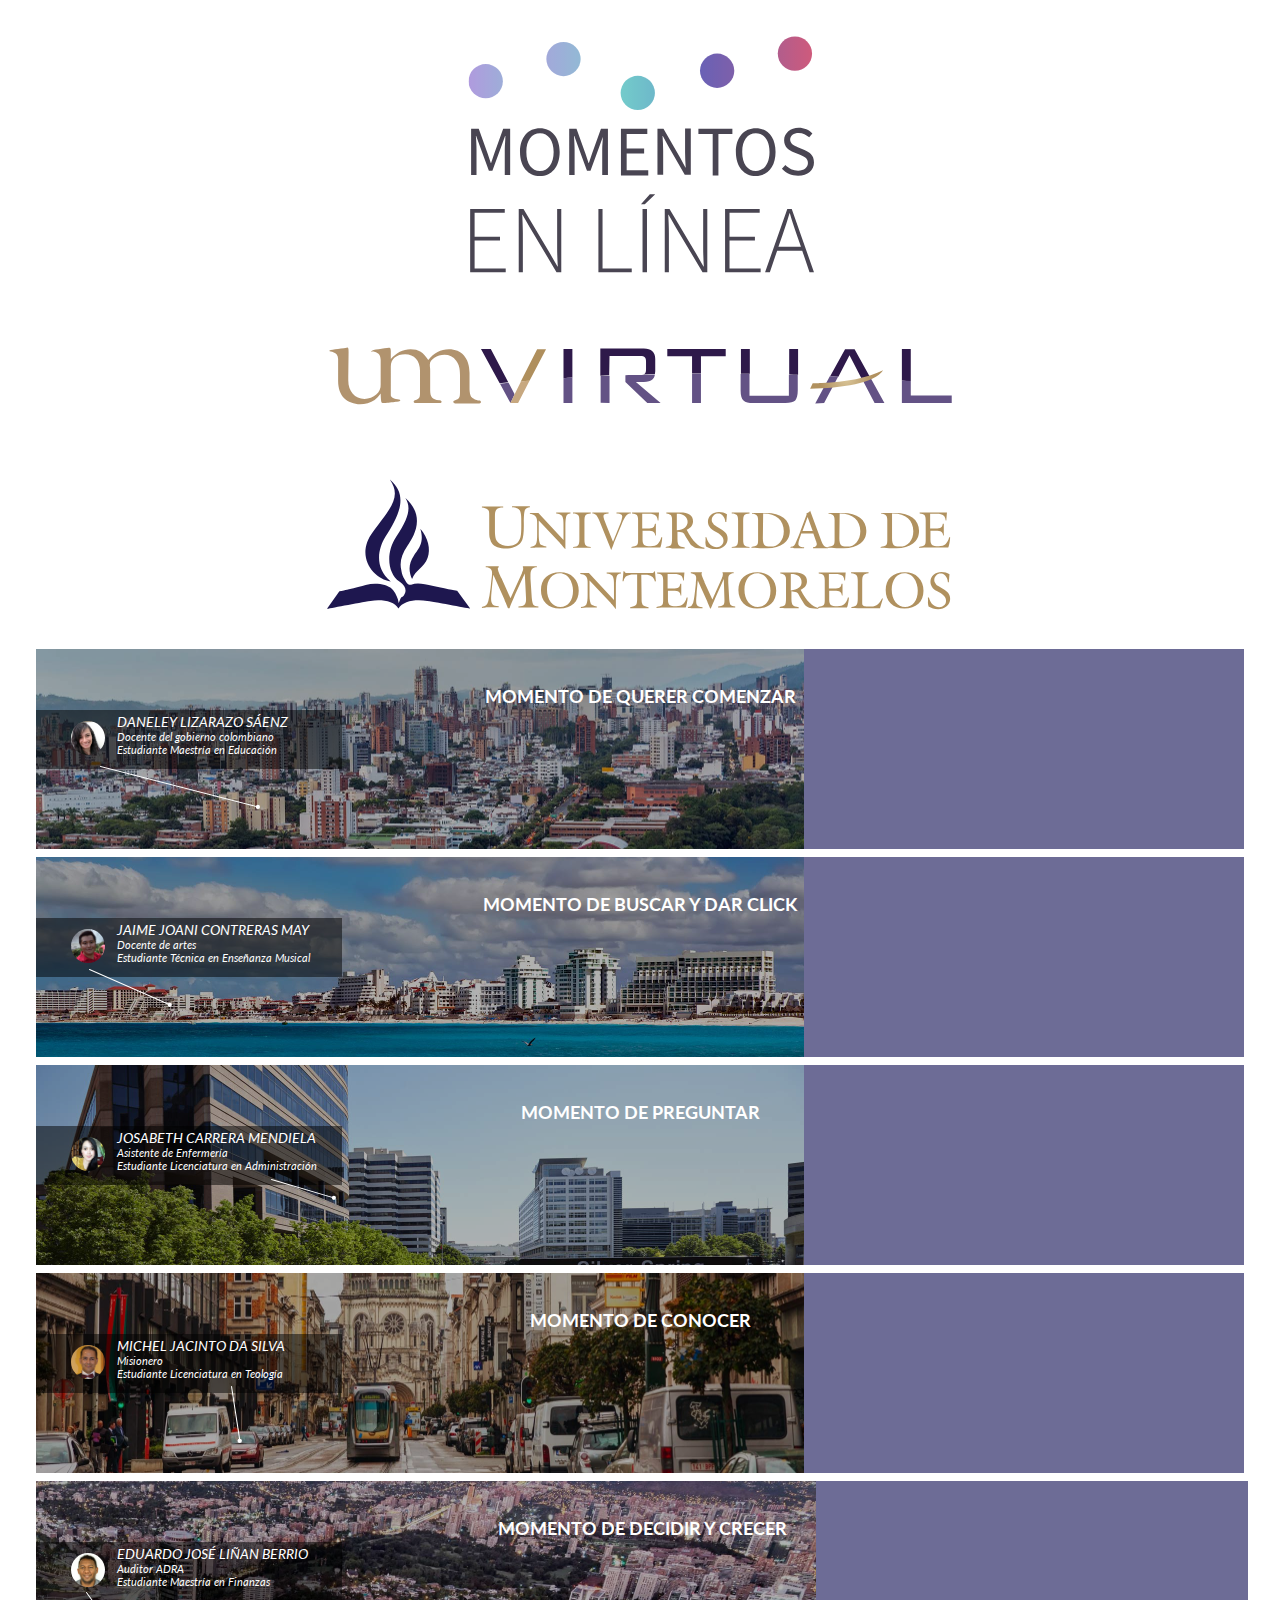
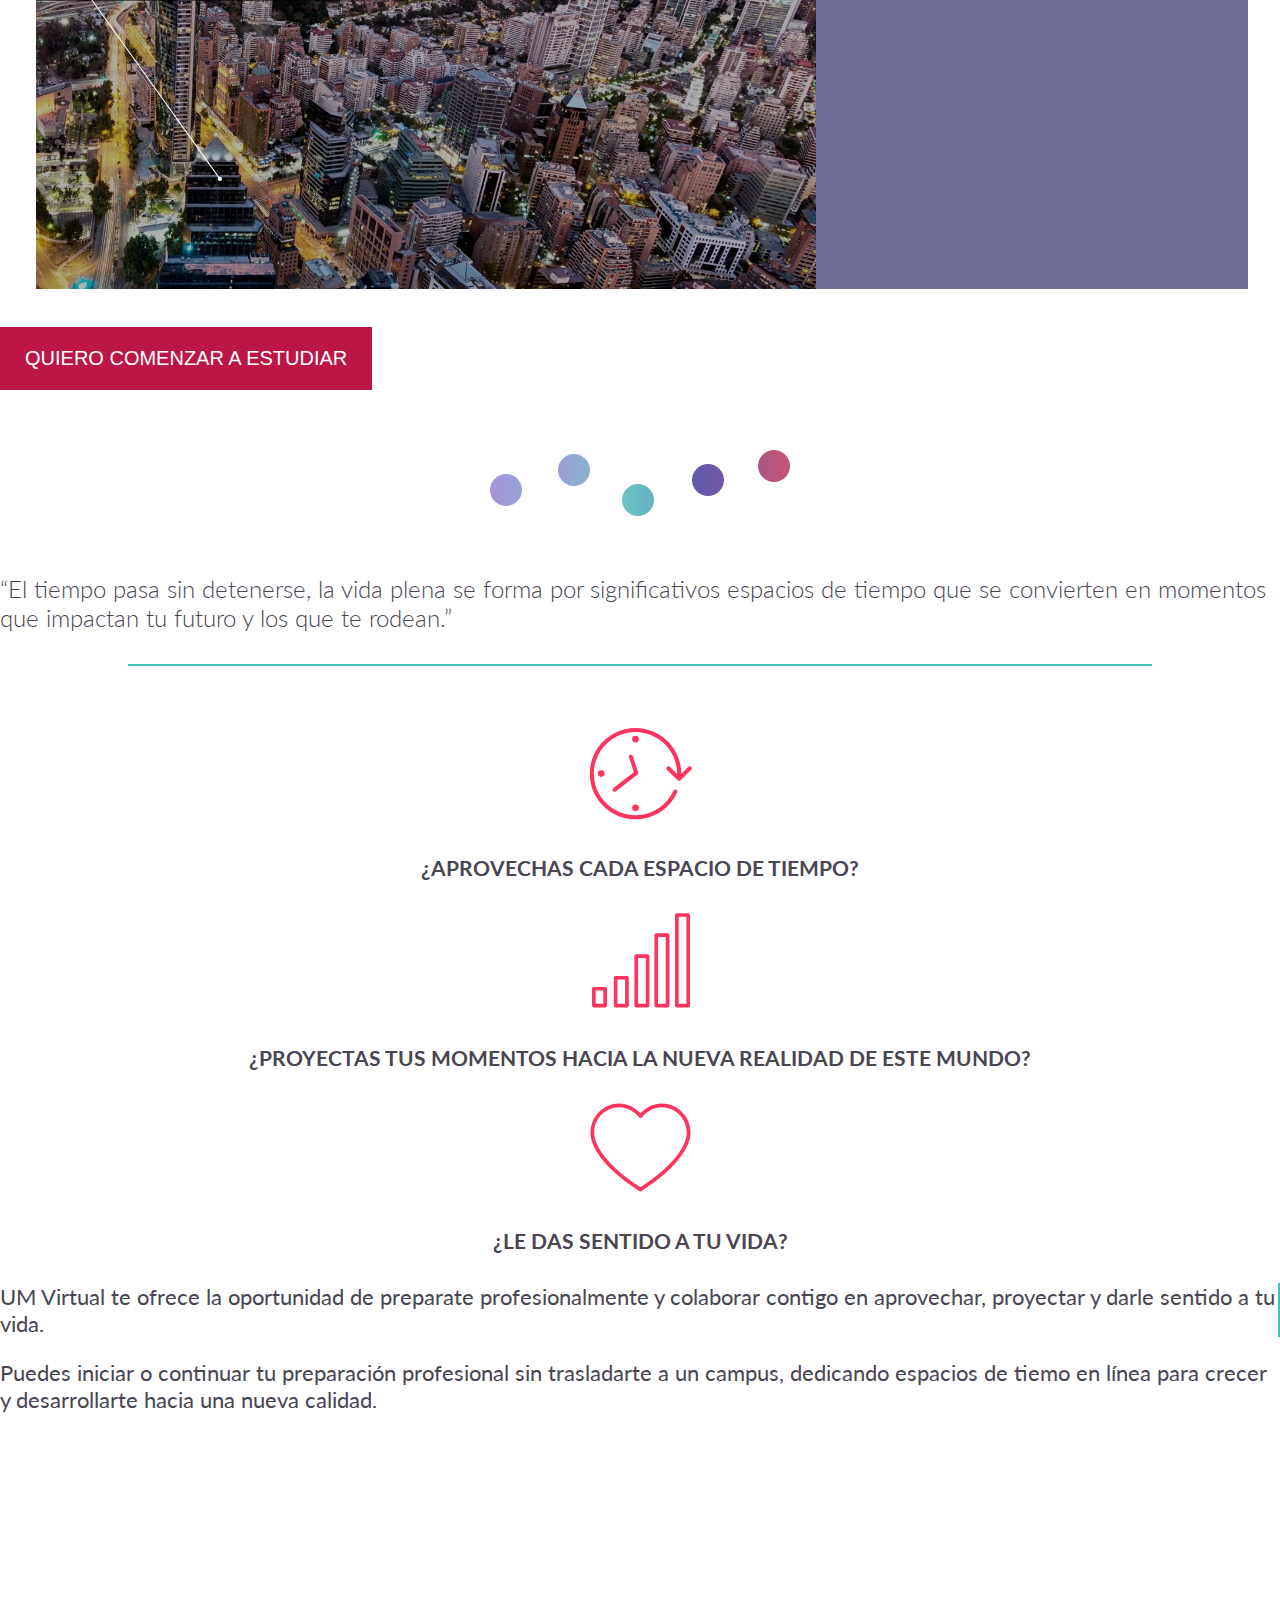
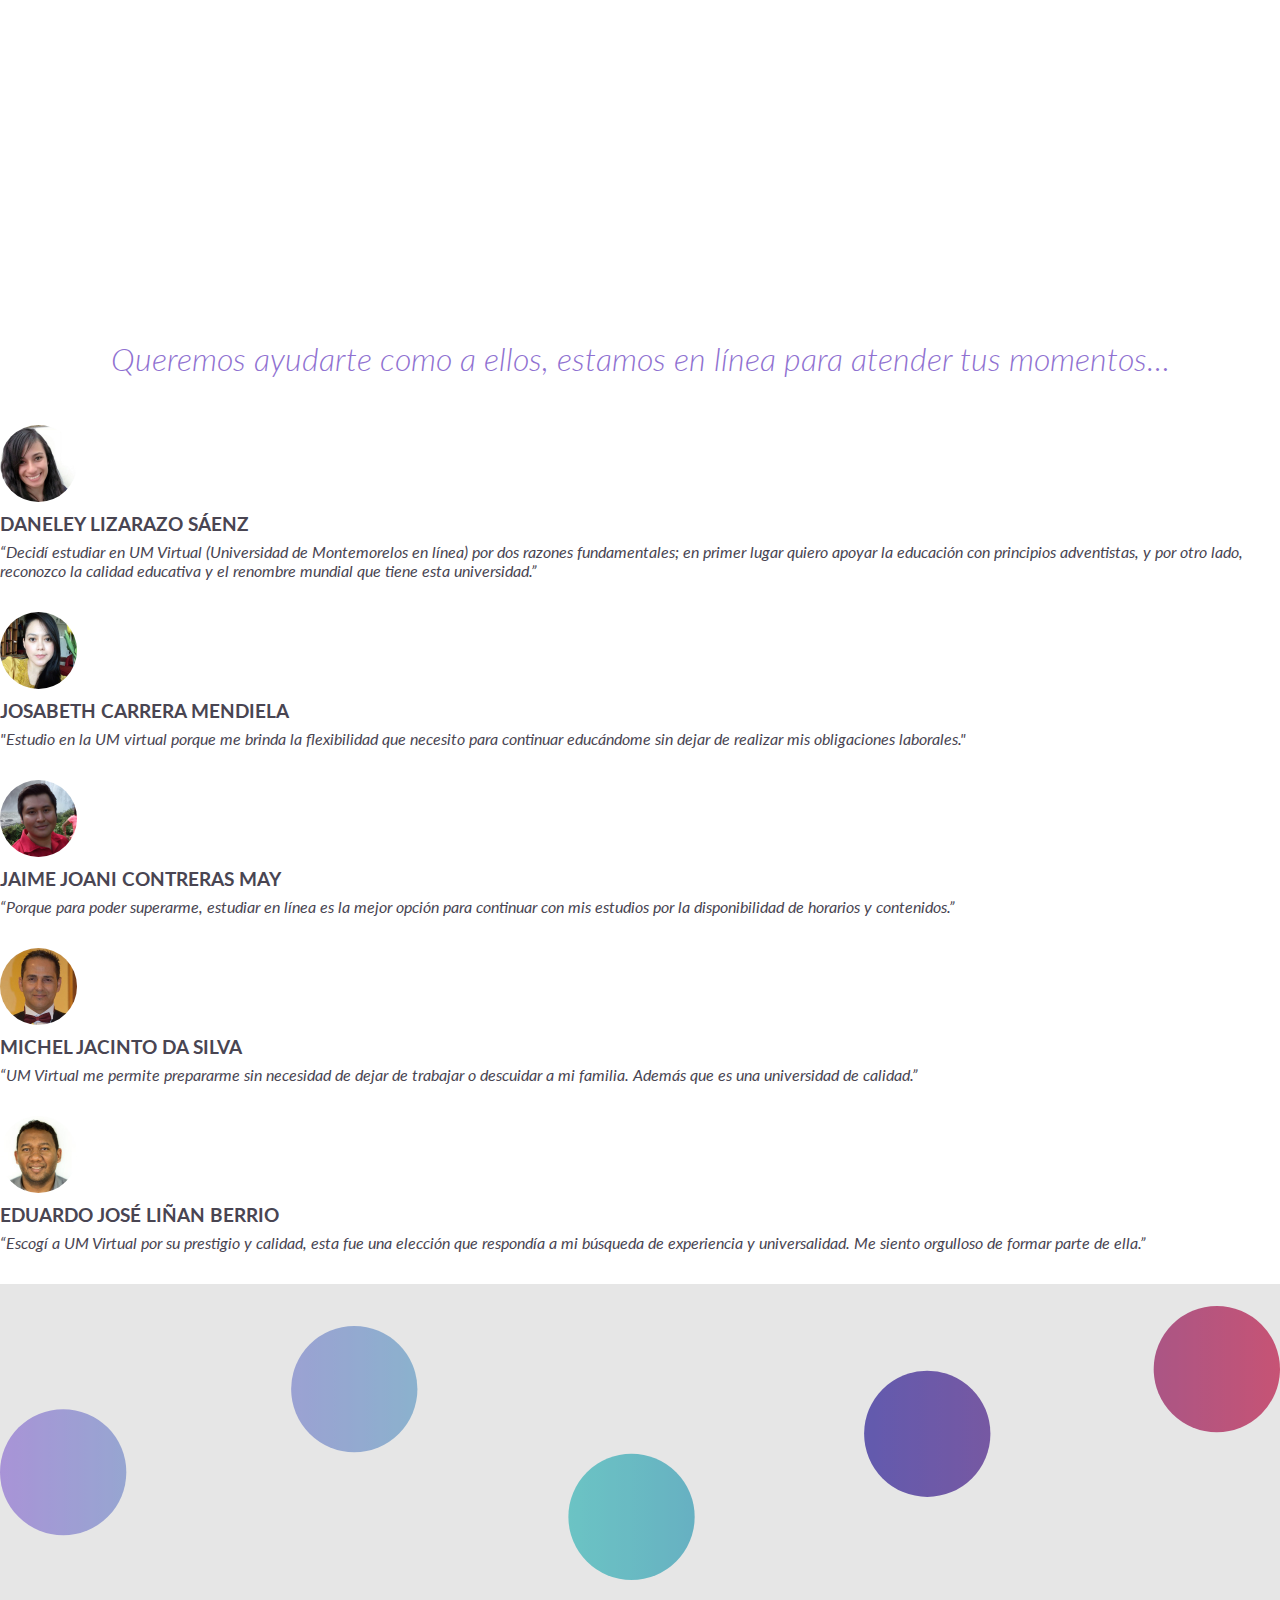
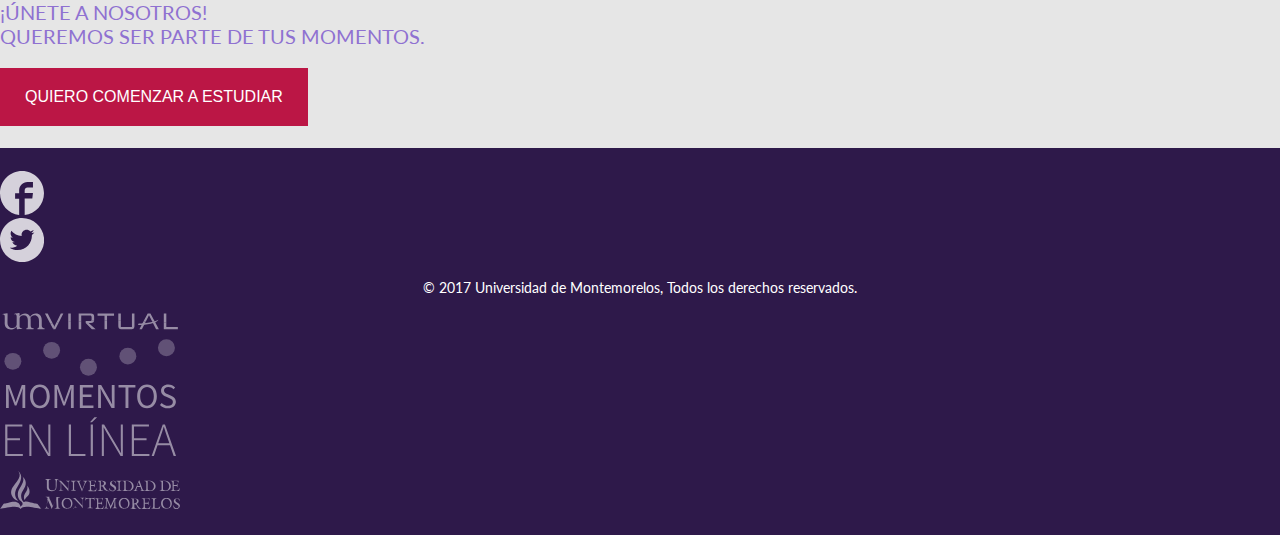
==== index.html @ 1d634c65 "animaciones" ====
<!DOCTYPE html>
<html lang="es">

<head>
    <meta charset="UTF-8">
    <meta name="viewport" content="width=device-width, initial-scale=1, maximum-scale=1, minimum-scale=1, user-scalable=no">
    <title>Momentos | UM Virtual</title>
    <meta name="description" content="UM Virtual te ofrece la oportunidad de preparate profesionalmente y colaborar contigo en aprovechar, proyectar y darle sentido a tu vida.">
    <link href="https://umvirtual.org/wp-content/uploads/favicon.png" type="image/x-icon" rel="shortcut icon">
    <link rel="stylesheet" href="https://umvirtual.org/bower_components/normalize-css/normalize.css">
    <link rel="stylesheet" href="https://umvirtual.org/bower_components/flexboxgrid/css/flexboxgrid.min.css">
    <link rel="stylesheet" href="https://umvirtual.org/bower_components/animate.css/animate.min.css">
    <link rel="stylesheet" href="css/style.css">
    <script src="https://umvirtual.org/bower_components/modernizr/modernizr.js"></script>
</head>

<body>
    <!--Header-->
    <header class="row center-xs middle-xs">
        <div class="col-xs-12 col-sm-4">
            <img src="images/momentos.svg" alt="Momentos en línea" class="box" width="100%">
        </div>
        <div class="col-xs-12 col-sm-4">
            <img src="images/umvirtual.svg" alt="UM Virtual" class="box" width="100%">
        </div>
        <div class="col-xs-12 col-sm-4">
            <img src="images/um.svg" alt="Universidad de Montemorelos" class="box" width="100%">
        </div>
    </header>
    <!--/Header-->
    
    <!-- Modal -->
    <div class="mask" role="dialog"></div>
    <div class="modal" role="alert">
        <button class="close" role="button">X</button>
        <form class="form-view" id="agile-form" action="https://umvirtual.agilecrm.com/formsubmit" method="POST" accept-charset="UTF-8">
            <fieldset>
                <div>
                    <input type="hidden" id="_agile_form_name" name="_agile_form_name" value="Momentos">
                    <input type="hidden" id="_agile_domain" name="_agile_domain" value="umvirtual">
                    <input type="hidden" id="_agile_api" name="_agile_api" value="nnrj2h9osqla66t5rf6h2ai1sr">
                    <input type="hidden" id="_agile_redirect_url" name="_agile_redirect_url" value="http://umvirtual.org/creando-oportunidades/gracias.html">
                    <input type="hidden" id="_agile_form_id_tags" name="tags" value="momentos, lead, educación formal">
                    <input type="hidden" id="_agile_form_id" name="_agile_form_id" value="5765026858139648">
                </div>
                <!-- Text input-->
                <div class="agile-group required-control">
                    <div class="agile-field-xlarge agile-field">
                        <input id="nombre-3" name="first_name" type="text" placeholder="Nombre(s)" class="agile-height-default" required tabindex="1">
                    </div>
                    <div class="agile-custom-clear"></div>
                </div>
                <!-- Text input-->
                <div class="agile-group required-control">
                    <div class="agile-field-xlarge agile-field">
                        <input id="Apellidos" name="last_name" type="text" placeholder="Apellidos" class="agile-height-default" required tabindex="2">
                    </div>
                    <div class="agile-custom-clear"></div>
                </div>
                <!-- Text input-->
                <div class="agile-group required-control">
                    <div class="agile-field-xlarge agile-field">
                        <input id="email" name="email" type="email" placeholder="Correo electrónico" class="agile-height-default" required tabindex="3">
                    </div>
                    <div class="agile-custom-clear"></div>
                </div>
                <!-- Text input-->
                <div class="agile-group">
                    <div class="agile-field-xlarge agile-field">
                        <input id="telefono" name="phone" type="tel" placeholder="Teléfono (Opcional)" class="agile-height-default" tabindex="4">
                    </div>
                    <div class="agile-custom-clear"></div>
                </div>
                <!-- Select Basic -->
                <div class="agile-group">
                    <div class="agile-field-xlarge agile-field">
                        <select id="programa" name="Programa formal" class="agile-height-default" required tabindex="5">
                            <option value="">Programa</option>
                            <option value="Técnica en música">Técnica en Música</option>
                            <option value="Lic. Administración de empresas">Lic. Administración de Empresas</option>
                            <option value="Lic. en Teología">Lic. en Teología</option>
                            <option value="Maestría en Educación">Maestría en Educación</option>
                            <option value="Maestría en Recursos Humanos">Maestría en Recursos Humanos</option>
                            <option value="Maestría en Finanzas">Maestría en Finanzas</option>
                            <option value="Maestría en Relaciones familiares">Maestría en Relaciones familiares</option>
                            <option value="Maestría en Ingeniería del Software">Maestría en Ingeniería del Software</option>
                        </select>
                    </div>
                </div>

                <!-- Button -->
                <div class="agile-group row center-xs">
                    <div class="agile-field col-xs">
                        <div class="box">
                            <button type="submit" class="agile-button" tabindex="6">Solicitar Información</button><span id="agile-error-msg"></span>
                        </div>
                    </div>
                </div>
                <section id="respuesta">
                
                </section>
            </fieldset>
        </form>
    </div>
    <!-- /Modal -->

    <!--Momentos-->
    <section class="row" id="momentos">
        <div class="col-xs-12 col-sm-6 col-md-4">
            <div class="box wow fadeIn" id="momento1">
                <h2 class="wow bounceInDown" data-wow-delay=".8s">Momento de querer comenzar</h2>
                <section class="wow rotateInUpLeft" data-wow-delay="1.2s">
                    <img src="images/foto1.jpg" alt="Foto 1">
                    <div>
                        <h3>Daneley Lizarazo Sáenz</h3>
                        <p>Docente del gobierno colombiano
                            <br>Estudiante Maestría en Educación
                        </p>
                    </div>
                    <img src="images/indicadores-01.svg" alt="indicador" class="indicador">
                </section>
                <img src="images/momento1.jpg" alt="Momento de querer comenzar" width="100%" height="100%" class="bkgimagen wow fadeInLeft" data-wow-delay=".5s">
                <div class="bkgcolor wow fadeInLeft" data-wow-delay=".1s"></div>
            </div>

            <div class="box wow fadeIn" id="momento2">
                <h2 class="wow bounceInDown" data-wow-delay="1s">Momento de buscar y dar click</h2>
                <section class="wow rotateInUpLeft" data-wow-delay="1.4s">
                    <img src="images/foto2.jpg" alt="Foto 2">
                    <div>
                        <h3>Jaime Joani Contreras May</h3>
                        <p>Docente de artes
                            <br>Estudiante Técnica en Enseñanza Musical
                        </p>
                    </div>
                    <img src="images/indicadores-02.svg" alt="indicador" class="indicador">
                </section>
                <img src="images/momento2.jpg" alt="Momento de querer comenzar" width="100%" height="100%" class="bkgimagen wow fadeInLeft" data-wow-delay=".7s" data-wow-duration="2s">
                <div class="bkgcolor wow fadeInLeft" data-wow-delay=".3s"></div>
            </div>
        </div>
        <div class="col-xs-12 col-sm-6 col-md-4">
            <div class="box wow fadeIn" id="momento3">
                <h2 class="wow bounceInDown" data-wow-delay="1.2s">Momento de preguntar</h2>
                <section class="wow rotateInUpLeft" data-wow-delay="1.6s">
                    <img src="images/foto3.jpg" alt="Foto 3">
                    <div>
                        <h3>Josabeth Carrera mendiela</h3>
                        <p>Asistente de Enfermería
                            <br>Estudiante Licenciatura en Administración
                        </p>
                    </div>
                    <img src="images/indicadores-03.svg" alt="indicador" class="indicador">
                </section>
                <img src="images/momento3.jpg" alt="Momento de querer comenzar" width="100%" height="100%" class="bkgimagen wow fadeInLeft" data-wow-delay=".9s" data-wow-duration="2s">
                <div class="bkgcolor wow fadeInLeft" data-wow-delay=".5s"></div>
            </div>

            <div class="box wow fadeIn" id="momento4">
                <h2 class="wow bounceInDown" data-wow-delay="1.4s">Momento de conocer</h2>
                <section class="wow rotateInUpLeft" data-wow-delay="1.8s">
                    <img src="images/foto4.jpg" alt="Foto 4">
                    <div>
                        <h3>Michel Jacinto Da Silva</h3>
                        <p>Misionero
                            <br>Estudiante Licenciatura en Teología
                        </p>
                    </div>
                    <img src="images/indicadores-04.svg" alt="indicador" class="indicador">
                </section>
                <img src="images/momento4.jpg" alt="Momento de querer comenzar" width="100%" height="100%" class="bkgimagen wow fadeInLeft" data-wow-delay="1.1s" data-wow-duration="2s">
                <div class="bkgcolor wow fadeInLeft" data-wow-delay=".7s"></div>
            </div>
        </div>
        <div class="col-xs-12 col-md-4">
            <div class="box wow fadeIn" id="momento5">
                <h2 class="wow bounceInDown" data-wow-delay="1.4s">Momento de decidir y crecer</h2>
                <section class="wow rotateInUpLeft" data-wow-delay="1.8s">
                    <img src="images/foto5.jpg" alt="Foto 5">
                    <div>
                        <h3>Eduardo José Liñan Berrio</h3>
                        <p>Auditor ADRA
                            <br>Estudiante Maestría en Finanzas
                        </p>
                    </div>
                    <img src="images/indicadores-02.svg" alt="indicador" class="indicador">
                    <img src="images/indicadores-05.svg" alt="indicador" class="indicador2">
                </section>
                <img src="images/momento5.jpg" alt="Momento de querer comenzar" width="100%" height="100%" class="bkgimagen wow fadeInLeft" data-wow-delay="1.1s" data-wow-duration="2.3s">
                <div class="bkgcolor wow fadeInLeft" data-wow-delay=".7s"></div>
            </div>
        </div>
    </section>
    <!--/Momentos-->

    <!--CTA-->
    <section class="row center-xs wow fadeIn" id="cta">
        <div class="col-xs-12 col-sm-7 col-md-5">
            <button class="box show wow rubberBand">Quiero comenzar a estudiar</button>
        </div>
    </section>
    <!--/CTA-->

    <!--Bolitas-->
    <section class="row center-xs" id="bolitas">
        <div class="col-xs-12 col-sm-7 col-md-5">
            <div class="box">
                <div class="bolita1 wow bounceInDown" data-wow-delay=".2s"></div>
                <div class="bolita2 wow bounceInDown" data-wow-delay=".4s"></div>
                <div class="bolita3 wow bounceInDown" data-wow-delay=".6s"></div>
                <div class="bolita4 wow bounceInDown" data-wow-delay=".8s"></div>
                <div class="bolita5 wow bounceInDown" data-wow-delay="1s"></div>
            </div>
        </div>
    </section>
    <!--/Bolitas-->

    <!--Qoute-->
    <section class="row center-xs wow fadeIn" id="qoute">
        <div class="col-xs-12 col-sm-8">
            <p class="box">“El tiempo pasa sin detenerse, la vida plena se forma por significativos espacios de tiempo que se convierten en momentos que impactan tu futuro y los que te rodean.”</p>
        </div>
    </section>
    <!--/Qoute-->

    <!--Beneficios-->
    <section class="row" id="beneficios">
        <div class="col-xs-12 wow fadeInRightBig">
            <div class="box">
                <div class="row center-xs middle-sm start-sm center-lg">
                    <div class="col-xs-6 col-sm-2 end-sm col-lg-1">
                        <img src="/images/beneficios-01.svg" alt="tiempo" class="box">
                    </div>
                    <div class="col-xs-12 col-sm-10 col-lg-6 start-sm">
                        <p class="box">¿Aprovechas cada espacio de tiempo?</p>
                    </div>
                </div>
            </div>
        </div>
        <div class="col-xs-12 wow fadeInRightBig" data-wow-delay=".2s">
            <div class="box">
                <div class="row center-xs middle-sm start-sm center-lg">
                    <div class="col-xs-6 col-sm-2 end-sm col-lg-1">
                        <img src="/images/beneficios-02.svg" alt="Preyección" class="box">
                    </div>
                    <div class="col-xs-12 col-sm-10 col-lg-6 start-sm">
                        <p class="box">¿Proyectas tus momentos hacia la nueva realidad de este mundo?</p>
                    </div>
                </div>
            </div>
        </div>
        <div class="col-xs-12 wow fadeInRightBig" data-wow-delay=".4s">
            <div class="box">
                <div class="row center-xs middle-sm start-sm center-lg">
                    <div class="col-xs-6 col-sm-2 end-sm col-lg-1">
                        <img src="/images/beneficios-03.svg" alt="Vida" class="box">
                    </div>
                    <div class="col-xs-12 col-sm-10 col-lg-6 start-sm">
                        <p class="box">¿Le das sentido a tu vida?</p>
                    </div>
                </div>
            </div>
        </div>
    </section>
    <!--/Beneficios-->

    <!--Párrafos-->
    <section class="row center-xs" id="parrafos">
        <div class="col-xs-12 col-sm-6 col-lg-4 wow fadeInLeftBig">
            <p class="box">UM Virtual te ofrece la oportunidad de preparate profesionalmente y colaborar contigo en aprovechar, proyectar y darle sentido a tu vida.</p>
        </div>
        <div class="col-xs-12 col-sm-6 col-lg-4 wow fadeInRightBig">
            <p class="box">Puedes iniciar o continuar tu preparación profesional sin trasladarte a un campus, dedicando espacios de tiemo en línea para crecer y desarrollarte hacia una nueva calidad.</p>
        </div>
    </section>
    <!--/Párrafos-->

    <!--Video-->
    <section class="row center-xs wow zoomIn" id="video">
        <div class="col-xs-12 col-sm-10 col-md-8">
            <iframe class="box" src="https://www.youtube-nocookie.com/embed/Q84ih1c08DE?rel=0&amp;showinfo=0?ecver=1" frameborder="0" allowfullscreen></iframe>
        </div>
    </section>
    <!--/Video-->

    <!--Testimonios-->
    <section class="row center-xs" id="testimonios">
        <div class="col-xs-12">
            <h2 class="box wow fadeIn">Queremos ayudarte como a ellos, estamos en línea para atender tus momentos…</h2>
        </div>
        <!--Columna 1-->
        <div class="col-xs-12 col-sm-4 col-md-3 col-lg-2 wow bounceInUp" data-wow-delay=".1s">
            <div class="box">
                <img src="images/foto1.jpg" alt="Daneley Lizarazo Sáenz">
                <h3>Daneley Lizarazo Sáenz</h3>
                <p>“Decidí estudiar en UM Virtual (Universidad de Montemorelos en línea) por dos razones fundamentales; en primer lugar quiero apoyar la educación con principios adventistas, y por otro lado, reconozco la calidad educativa y el renombre mundial que tiene esta universidad.”</p>
            </div>
        </div>
        <!--Columna 2-->
        <div class="col-xs-12 col-sm-4 col-md-3 col-lg-2 wow bounceInUp" data-wow-delay=".2s">
            <div class="box">
                <img src="images/foto3.jpg" alt="Josabeth Carrera mendiela">
                <h3>Josabeth Carrera mendiela</h3>
                <p>
                    "Estudio en la UM virtual porque me brinda la flexibilidad que necesito para continuar educándome sin dejar de realizar mis obligaciones laborales."</p>
            </div>
        </div>
        <!--Columna 3-->
        <div class="col-xs-12 col-sm-4 col-md-3 col-lg-2 wow bounceInUp" data-wow-delay=".3s">
            <div class="box">
                <img src="images/foto2.jpg" alt="Jaime Joani Contreras May">
                <h3>Jaime Joani Contreras May</h3>
                <p>“Porque para poder superarme, estudiar en línea es la mejor opción para continuar con mis estudios por la disponibilidad de horarios y contenidos.”</p>
            </div>
        </div>
        <!--Columna 4-->
        <div class="col-xs-12 col-sm-4 col-md-3 col-lg-2 wow bounceInUp" data-wow-delay=".4s">
            <div class="box">
                <img src="images/foto4.jpg" alt="Michel Jacinto Da Silva">
                <h3>Michel Jacinto Da Silva</h3>
                <p>“UM Virtual me permite prepararme sin necesidad de dejar de trabajar o descuidar a mi familia. Además que es una universidad de calidad.”</p>
            </div>
        </div>
        <!--Columna 5-->
        <div class="col-xs-12 col-sm-4 col-md-3 col-lg-2 wow bounceInUp" data-wow-delay=".5s">
            <div class="box">
                <img src="images/foto5.jpg" alt="Eduardo José Liñan Berrio">
                <h3>Eduardo José Liñan Berrio</h3>
                <p>“Escogí a UM Virtual por su prestigio y calidad, esta fue una elección que respondía a mi búsqueda de experiencia y universalidad. Me siento orgulloso de formar parte de ella.”</p>
            </div>
        </div>
    </section>
    <!--/Testimonios-->

    <!--CTA2-->
    <section class="row center-xs start-sm middle-sm" id="cta2">
        <div class="col-xs-2 col-lg-offset-1 col-lg-1">
            <img src="images/bolitas.svg" alt="Bolitas" width="100%" class="box bolitas">
        </div>
        <div class="col-xs-12 col-sm-6 col-lg-5">
            <p class="box">
                ¡únete a nosotros!
                <br> Queremos ser parte de tus momentos.
            </p>
        </div>
        <div class="col-xs-12 col-sm-4 col-lg-offset-1 col-lg-3">
            <button class="box show wow rubberBand">Quiero comenzar a estudiar</button>
        </div>
    </section>
    <!--/CTA2-->

    <!--footer-->
    <footer class="row">
        <div class="col-xs-6 end-xs">
            <img src="images/facebook.svg" alt="Facebook" class="box sm">
        </div>
        <div class="col-xs-6 start-xs">
            <img src="images/twitter.svg" alt="Twitter" class="box sm">
        </div>
        <div class="col-xs-12">
            <p class="box">© 2017 Universidad de Montemorelos, Todos los derechos reservados. </p>
        </div>
        <div class="col-xs-12">
            <div class="box center-xs">
                <div class="row middle-xs center-sm">
                    <div class="col-xs-4 col-sm-2">
                        <img src="images/marca-umvirtual.svg" alt="UM Virtual" class="box logo">
                    </div>
                    <div class="col-xs-4 col-sm-2">
                        <img src="images/marca-momentos-en-linea.svg" alt="Momentos en línea" class="box logo">
                    </div>
                    <div class="col-xs-4 col-sm-2">
                        <img src="images/uni.svg" alt="Universidad de Montemorelos" class="box logo">
                    </div>
                </div>
            </div>
        </div>
    </footer>
    <!--/CTA2-->

    <script src="https://umvirtual.org/bower_components/wow/dist/wow.min.js"></script>
    <script>
        new WOW().init();
    </script>
    <script src="https://umvirtual.org/bower_components/jquery/dist/jquery.min.js"></script>
    <!-- Formulario -->
    <script src="https://raw.githubusercontent.com/matmancini/html5form/master/dist/html5form.min.js"></script>
    <script src="/js/min/programacion-min.js"></script>
    <!-- Google Code para analitycs -->
    <script>
        var _gaq = _gaq || [];
        _gaq.push(['_setAccount', 'UA-49916110-1']);
        _gaq.push(['_trackPageview']);
        (function () {
            var ga = document.createElement('script');
            ga.type = 'text/javascript';
            ga.async = true;
            ga.src = ('https:' == document.location.protocol ? 'https://ssl' : 'http://www') + '.google-analytics.com/ga.js';
            var s = document.getElementsByTagName('script')[0];
            s.parentNode.insertBefore(ga, s);
        })();
    </script>
    <!-- Google Code para etiquetas de remarketing -->
    <script>
        /* <![CDATA[ */
        var google_conversion_id = 957296960;
        var google_custom_params = window.google_tag_params;
        var google_remarketing_only = true;
        /* ]]> */
    </script>
    <script src="//www.googleadservices.com/pagead/conversion.js">
    </script>
    <noscript>
        <div style="display:inline;">
            <img height="1" width="1" style="border-style:none;" alt="Doble click" src="//googleads.g.doubleclick.net/pagead/viewthroughconversion/957296960/?value=0&amp;guid=ON&amp;script=0" />
        </div>
    </noscript>
    <!-- End Google Code para etiquetas de remarketing -->

    <!-- Facebook Pixel Code -->
    <script>
        ! function (f, b, e, v, n, t, s) {
            if (f.fbq) return;
            n = f.fbq = function () {
                n.callMethod ?
                    n.callMethod.apply(n, arguments) : n.queue.push(arguments)
            };
            if (!f._fbq) f._fbq = n;
            n.push = n;
            n.loaded = !0;
            n.version = '2.0';
            n.queue = [];
            t = b.createElement(e);
            t.async = !0;
            t.src = v;
            s = b.getElementsByTagName(e)[0];
            s.parentNode.insertBefore(t, s)
        }(window,
            document, 'script', '//connect.facebook.net/en_US/fbevents.js');

        fbq('init', '954439487953611');
        fbq('track', "PageView");
    </script>
    <noscript>
        <img height="1" width="1" style="display:none" src="https://www.facebook.com/tr?id=954439487953611&ev=PageView&noscript=1" /></noscript>
    <!-- End Facebook Pixel Code -->
    
    <!-- Tracking Code de Agile CRM-->
    <script type="text/javascript" src="https://umvirtual.agilecrm.com/stats/min/agile-min.js"></script> 
    <script type="text/javascript" > 
        _agile.set_account('nnrj2h9osqla66t5rf6h2ai1sr', 'umvirtual'); 
        _agile.track_page_view(); 
        _agile_execute_web_rules(); 
    </script>
    <!-- /Tracking Code de Agile CRM-->
</body>

</html>
---- css/style.css ----
/* !Media Querys */
@import url('https://fonts.googleapis.com/css?family=Lato:300,300i,400,400i,700');
html {
  font-family: 'Lato', sans-serif;
  font-weight: 400;
  color: #494552;
  font-size: 16px;
}
body {
  margin: 0;
}
button {
  font-size: 20px;
  font-size: 1.25rem;
  color: white;
  padding: 20px 25px;
  background-color: #BB1645;
  text-align: center;
  border: 0;
  text-transform: uppercase;
  margin: 30px auto;
  transition: all 0.3s ease-in-out;
}
button:hover {
  background-color: #e51f58;
}
button:active {
  background-color: #8d1134;
}
.row {
  margin-right: 0;
  margin-left: 0;
}
@media only screen and (min-width: 48em) {
  header div:nth-child(2) {
    order: -1;
  }
}
#momentos .col-xs-12 {
  padding: 0;
}
@media only screen and (min-width: 48em) {
  #momentos {
    padding: 0 2em;
  }
  #momentos .col-sm-6 {
    padding: 0 4px;
  }
  #momentos .col-md-4 {
    padding-left: 4px;
  }
}
#momento1,
#momento2,
#momento3,
#momento4,
#momento5 {
  position: relative;
  width: 100%;
  height: 200px;
  overflow: auto;
  color: white;
  margin-bottom: 8px;
  overflow: hidden;
}
#momento1::before,
#momento2::before,
#momento3::before,
#momento4::before,
#momento5::before {
  content: "";
  background: black;
  background-blend-mode: multiply;
  display: block;
  width: 100%;
  height: 100%;
  position: absolute;
  z-index: 3;
  opacity: 0.3;
  -ms-filter: progid:DXImageTransform.Microsoft.Alpha(opacity=30);
  filter: alpha(opacity=30);
}
#momento1 .bkgcolor,
#momento2 .bkgcolor,
#momento3 .bkgcolor,
#momento4 .bkgcolor,
#momento5 .bkgcolor {
  background-color: #9d9cd8;
  height: 100%;
  width: 100%;
  position: absolute;
  top: 0;
  left: 0;
}
#momento1 .bkgimagen,
#momento2 .bkgimagen,
#momento3 .bkgimagen,
#momento4 .bkgimagen,
#momento5 .bkgimagen {
  position: absolute;
  top: 0;
  left: 0;
  z-index: 2;
  object-fit: cover;
}
#momento1 h2,
#momento2 h2,
#momento3 h2,
#momento4 h2,
#momento5 h2 {
  margin-top: 2em;
  margin-bottom: .2em;
  text-align: center;
  width: 100%;
  z-index: 3;
  position: relative;
  text-transform: uppercase;
  font-size: 18px;
  font-size: 1.125rem;
}
#momento1 section,
#momento2 section,
#momento3 section,
#momento4 section,
#momento5 section {
  background-color: rgba(0, 0, 0, 0.5);
  width: 83%;
  padding: 3px;
  z-index: 3;
  position: relative;
  max-width: 300px;
}
@media only screen and (min-width: 62em) {
  #momento1 section,
  #momento2 section,
  #momento3 section,
  #momento4 section,
  #momento5 section {
    width: 92%;
  }
}
#momento1 section img,
#momento2 section img,
#momento3 section img,
#momento4 section img,
#momento5 section img {
  width: 34px;
  display: inline-block;
  border-radius: 50%;
  margin: .5em .5em .5em 2em;
}
#momento1 section div,
#momento2 section div,
#momento3 section div,
#momento4 section div,
#momento5 section div {
  display: inline-block;
  width: 70%;
  vertical-align: top;
}
#momento1 section div h3,
#momento2 section div h3,
#momento3 section div h3,
#momento4 section div h3,
#momento5 section div h3 {
  display: block;
  text-transform: uppercase;
  font-size: 14px;
  font-size: 0.875rem;
  font-style: italic;
  font-weight: 400;
  margin: 0;
  vertical-align: top;
}
#momento1 section div p,
#momento2 section div p,
#momento3 section div p,
#momento4 section div p,
#momento5 section div p {
  display: block;
  font-size: 11px;
  font-size: 0.6875rem;
  font-style: italic;
  font-weight: 400;
  margin: 0;
  vertical-align: top;
}
#momento1 section .indicador,
#momento2 section .indicador,
#momento3 section .indicador,
#momento4 section .indicador,
#momento5 section .indicador,
#momento1 section .indicador2,
#momento2 section .indicador2,
#momento3 section .indicador2,
#momento4 section .indicador2,
#momento5 section .indicador2 {
  position: absolute;
  z-index: 55;
  width: 160px;
  margin: 0;
  border-radius: 0;
  left: 4em;
  bottom: -40px;
}
#momento1 .bkgimagen {
  top: -140px;
  height: auto;
  width: 768px;
}
#momento2 section .indicador {
  width: 83px;
  left: 53px;
  bottom: -30px;
}
#momento2 .bkgimagen {
  top: -140px;
  height: auto;
  width: 768px;
}
#momento3 section .indicador {
  width: 65px;
  left: 235px;
  bottom: -15px;
}
#momento3 .bkgimagen {
  top: -40px;
  height: auto;
  width: 768px;
}
#momento4 section .indicador {
  width: 11px;
  left: 195px;
  bottom: -50px;
}
#momento4 .bkgimagen {
  top: -245px;
  height: auto;
  width: 768px;
}
#momento5 section .indicador2 {
  display: none;
}
@media only screen and (min-width: 62em) {
  #momento5 section .indicador2 {
    display: block;
    width: 136px;
    left: 50px;
    bottom: -180px;
  }
}
#momento5 section .indicador {
  width: 83px;
  left: 230px;
  bottom: -30px;
}
@media only screen and (min-width: 62em) {
  #momento5 section .indicador {
    display: none;
  }
}
#momento5 .bkgimagen {
  top: -320px;
  height: auto;
  width: 1205px;
  left: -290px;
}
@media only screen and (min-width: 62em) {
  #momento5 .bkgimagen {
    top: -169px;
    left: -425px;
  }
}
@media only screen and (min-width: 62em) {
  #momento5 {
    height: 408px;
  }
}
#bolitas {
  overflow: hidden;
}
#bolitas .box {
  position: relative;
  width: 300px;
  height: 70px;
  margin: 30px auto;
}
#bolitas .bolita1,
#bolitas .bolita2,
#bolitas .bolita3,
#bolitas .bolita4,
#bolitas .bolita5 {
  position: absolute;
  width: 32px;
  height: 32px;
  border-radius: 50%;
}
#bolitas .bolita1 {
  background: #a892da;
  /* Old browsers */
  background: linear-gradient(to right, #a892da 0%, #96a4d5 100%);
  /* W3C */
  filter: progid:DXImageTransform.Microsoft.gradient( startColorstr='#a892da', endColorstr='#96a4d5',GradientType=1 );
  /* IE6-9 */
  -ms-filter: progid:DXImageTransform.Microsoft.gradient( startColorstr='#a892da', endColorstr='#96a4d5',GradientType=1 );
  /* IE6-8 */
  top: 24px;
}
#bolitas .bolita2 {
  background: #99a0d5;
  /* Old browsers */
  background: linear-gradient(to right, #99a0d5 0%, #8ab2cf 100%);
  /* W3C */
  filter: progid:DXImageTransform.Microsoft.gradient( startColorstr='#99a0d5', endColorstr='#8ab2cf',GradientType=1 );
  /* IE6-9 */
  -ms-filter: progid:DXImageTransform.Microsoft.gradient( startColorstr='#99a0d5', endColorstr='#8ab2cf',GradientType=1 );
  /* IE6-8 */
  top: 4px;
  left: 68px;
}
#bolitas .bolita3 {
  background: #6bc7c5;
  /* Old browsers */
  background: linear-gradient(to right, #6bc7c5 0%, #66b0c3 100%);
  /* W3C */
  filter: progid:DXImageTransform.Microsoft.gradient( startColorstr='#6bc7c5', endColorstr='#66b0c3',GradientType=1 );
  /* IE6-9 */
  -ms-filter: progid:DXImageTransform.Microsoft.gradient( startColorstr='#6bc7c5', endColorstr='#66b0c3',GradientType=1 );
  /* IE6-8 */
  top: 34px;
  left: 132px;
}
#bolitas .bolita4 {
  background: #605aad;
  /* Old browsers */
  background: linear-gradient(to right, #605aad 0%, #7459a3 100%);
  /* W3C */
  filter: progid:DXImageTransform.Microsoft.gradient( startColorstr='#605aad', endColorstr='#7459a3',GradientType=1 );
  /* IE6-9 */
  -ms-filter: progid:DXImageTransform.Microsoft.gradient( startColorstr='#605aad', endColorstr='#7459a3',GradientType=1 );
  /* IE6-8 */
  top: 14px;
  left: 202px;
}
#bolitas .bolita5 {
  background: #aa5683;
  /* Old browsers */
  background: linear-gradient(to right, #aa5683 0%, #c85473 100%);
  /* W3C */
  filter: progid:DXImageTransform.Microsoft.gradient( startColorstr='#aa5683', endColorstr='#c85473',GradientType=1 );
  /* IE6-9 */
  -ms-filter: progid:DXImageTransform.Microsoft.gradient( startColorstr='#aa5683', endColorstr='#c85473',GradientType=1 );
  /* IE6-8 */
  top: 0;
  right: 0;
}
#qoute {
  font-size: 24px;
  font-size: 1.5rem;
  font-weight: 300;
}
#qoute p::after {
  padding-bottom: 32px;
  content: "";
  display: block;
  width: 80%;
  margin: 0 auto 60px;
  border-bottom: 2px solid #3DC6B8;
}
#beneficios {
  font-size: 21px;
  font-size: 1.3125rem;
  text-transform: uppercase;
  text-align: center;
  font-weight: 700;
}
#beneficios img {
  margin-bottom: 30px;
  width: 100%;
  max-width: 105px;
}
#beneficios p.box {
  margin: 0 auto 30px;
}
#parrafos {
  font-size: 22px;
  font-size: 1.375rem;
  text-align: left;
}
#parrafos .col-xs-12:first-child::after {
  padding-bottom: 20px;
  content: "";
  display: block;
  width: 80%;
  margin: 0 auto 20px;
  border-bottom: 2px solid #3DC6B8;
}
@media only screen and (min-width: 48em) {
  #parrafos .col-xs-12:first-child::after {
    display: none;
  }
}
@media only screen and (min-width: 48em) {
  #parrafos .col-xs-12:first-child {
    border-right: 2px solid #3DC6B8;
  }
}
#video {
  margin: 3em 0;
}
#video .box {
  width: 100%;
  height: 34vh;
}
@media only screen and (min-width: 62em) {
  #video .box {
    height: 47vh;
  }
}
@media only screen and (min-width: 1400px) {
  #video .box {
    height: 64vh;
  }
}
#testimonios h2 {
  font-size: 32px;
  font-size: 2rem;
  text-align: center;
  color: #8f71d1;
  font-weight: 300;
  font-style: italic;
  line-height: 1.5em;
}
#testimonios img {
  width: 77px;
  border-radius: 50%;
  margin-top: 1em;
}
#testimonios h3 {
  text-transform: uppercase;
  margin: 0.4em 0;
}
#testimonios p {
  font-style: italic;
  margin-top: 0;
}
#cta2 {
  margin-top: 2em;
}
@media only screen and (min-width: 48em) {
  #cta2 {
    background-color: #e6e6e6;
    padding: 22px 0;
  }
}
#cta2 img {
  display: none;
}
@media only screen and (min-width: 48em) {
  #cta2 img {
    display: block;
  }
}
#cta2 p {
  color: #8f71d1;
  text-transform: uppercase;
  font-size: 20px;
  font-size: 1.25rem;
}
@media only screen and (min-width: 48em) {
  #cta2 button {
    margin: 0 auto;
    font-size: 16px;
    font-size: 1rem;
  }
}
footer {
  background: #2e194a;
  padding: 23px 0;
  margin-bottom: -20px;
}
footer p {
  color: white;
  text-align: center;
  font-size: 14px;
  font-size: 0.875rem;
}
@media only screen and (min-width: 48em) {
  footer .sm {
    width: 32px;
  }
}
@media only screen and (min-width: 1140px) {
  footer .sm {
    width: 44px;
  }
}
footer .logo {
  width: 100%;
  opacity: 0.5;
  -ms-filter: progid:DXImageTransform.Microsoft.Alpha(opacity=50);
  filter: alpha(opacity=50);
  max-width: 125px;
}
footer .logo[alt="Momentos en línea"] {
  width: 80%;
}
@media only screen and (min-width: 48em) {
  footer .logo {
    max-width: 155px;
  }
  footer .logo[alt="Momentos en línea"] {
    width: 75%;
  }
}
@media only screen and (min-width: 1140px) {
  footer .logo {
    max-width: 180px;
  }
  footer .logo[alt="Momentos en línea"] {
    width: 50%;
  }
}
.close {
  position: absolute;
  top: 0;
  right: 0;
  width: 35px;
  height: 30px;
  background: #BB1645;
  color: white;
  cursor: pointer;
  border: 0;
  padding: 0;
  margin: 0;
}
.mask {
  position: fixed;
  top: 0;
  left: 0;
  width: 100%;
  height: 100%;
  background: rgba(230, 230, 230, 0.85);
  z-index: 50;
  visibility: hidden;
  opacity: 0;
  transition: 0.7s;
}
.modal {
  position: fixed;
  top: 40%;
  left: 50%;
  width: 90%;
  max-width: 400px;
  margin-left: -200px;
  margin-top: -220px;
  background: white;
  z-index: 100;
  visibility: hidden;
  opacity: 0;
  transition: 0.5s ease-out;
  transform: translateY(45px);
}
.active {
  visibility: visible;
  opacity: 1;
}
.active + .modal {
  visibility: visible;
  opacity: 1;
  transform: translateY(0);
}
form fieldset {
  border: 0;
}
form input,
form select {
  width: 90%;
  margin: 1em auto;
  display: block;
  background: white;
  border: 1px solid #b3b3b3;
  padding: 6px;
  color: #b3b3b3;
  height: 2em;
  font-size: 21px;
  font-size: 1.3125rem;
}
form input:focus {
  color: black;
}
form input#nombre-3 {
  margin-top: 2em;
  margin-bottom: 1em!important;
}
form select {
  margin: 1em auto;
}
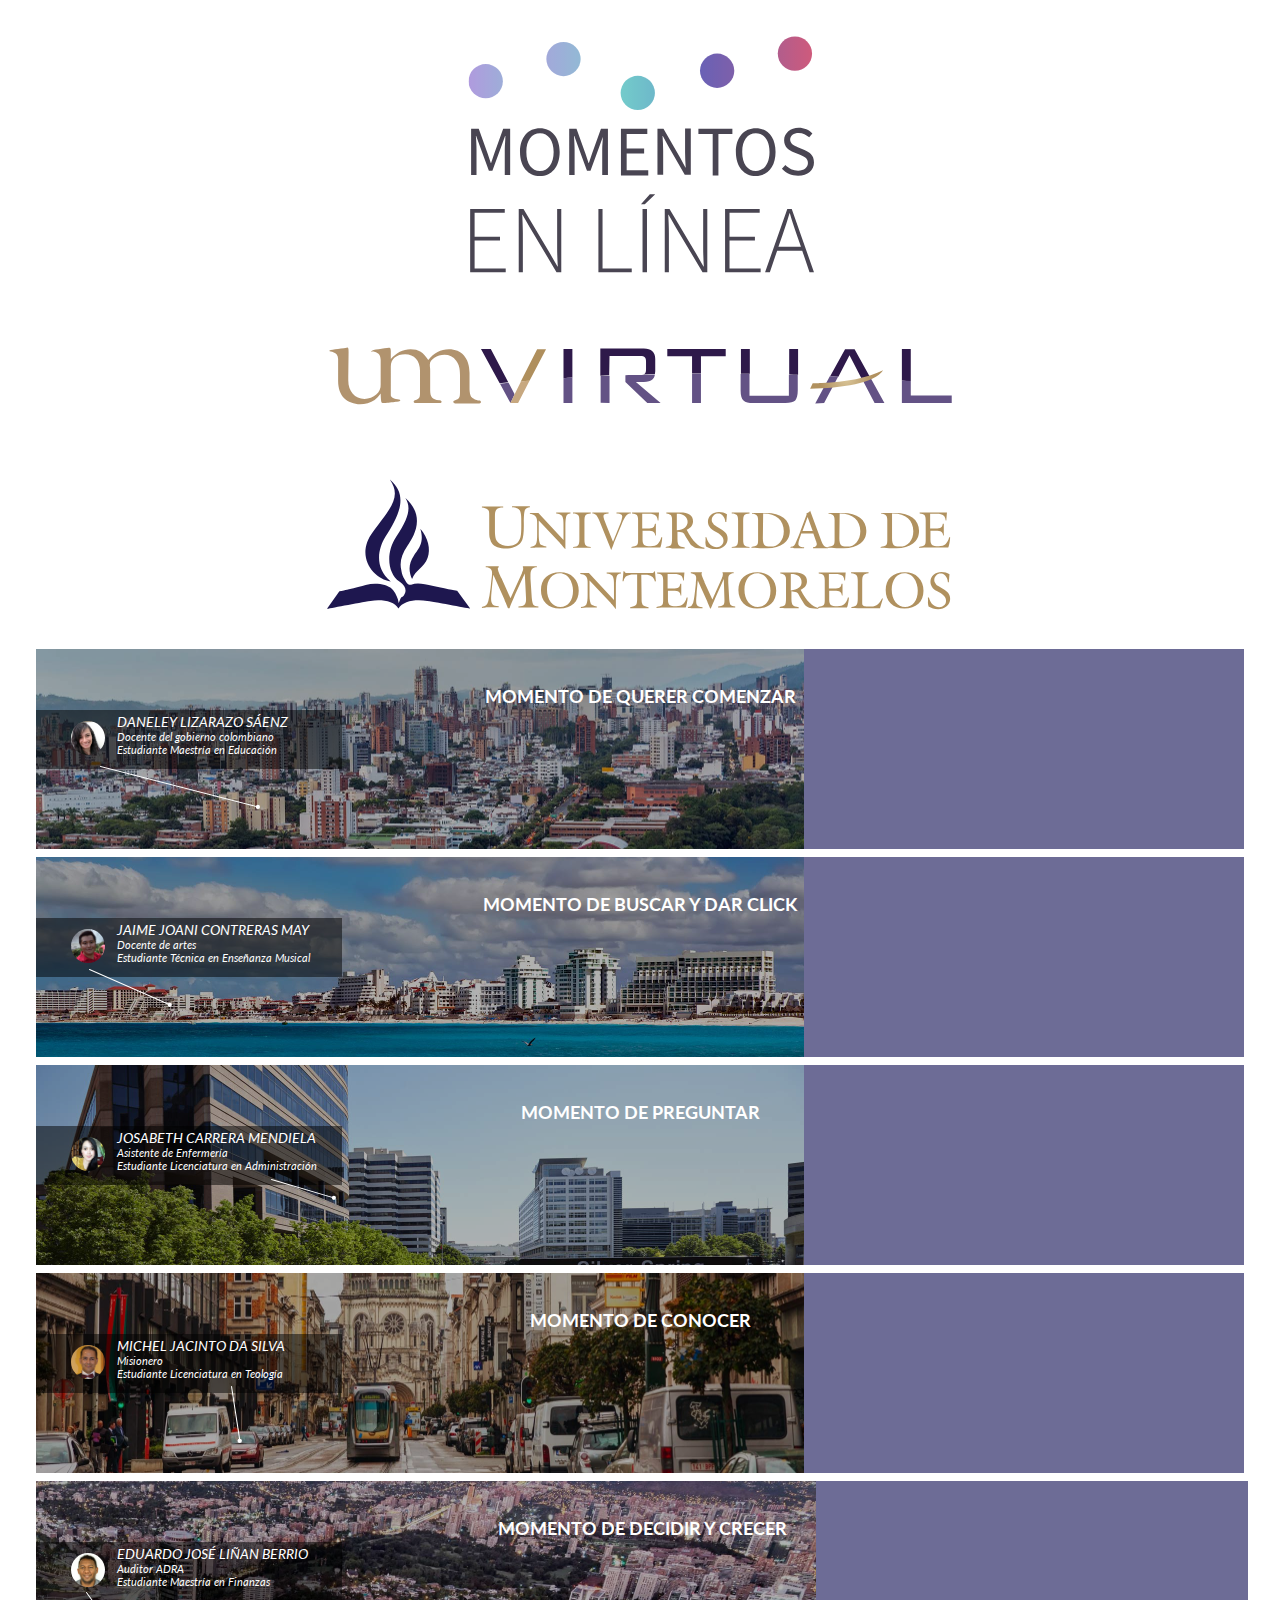
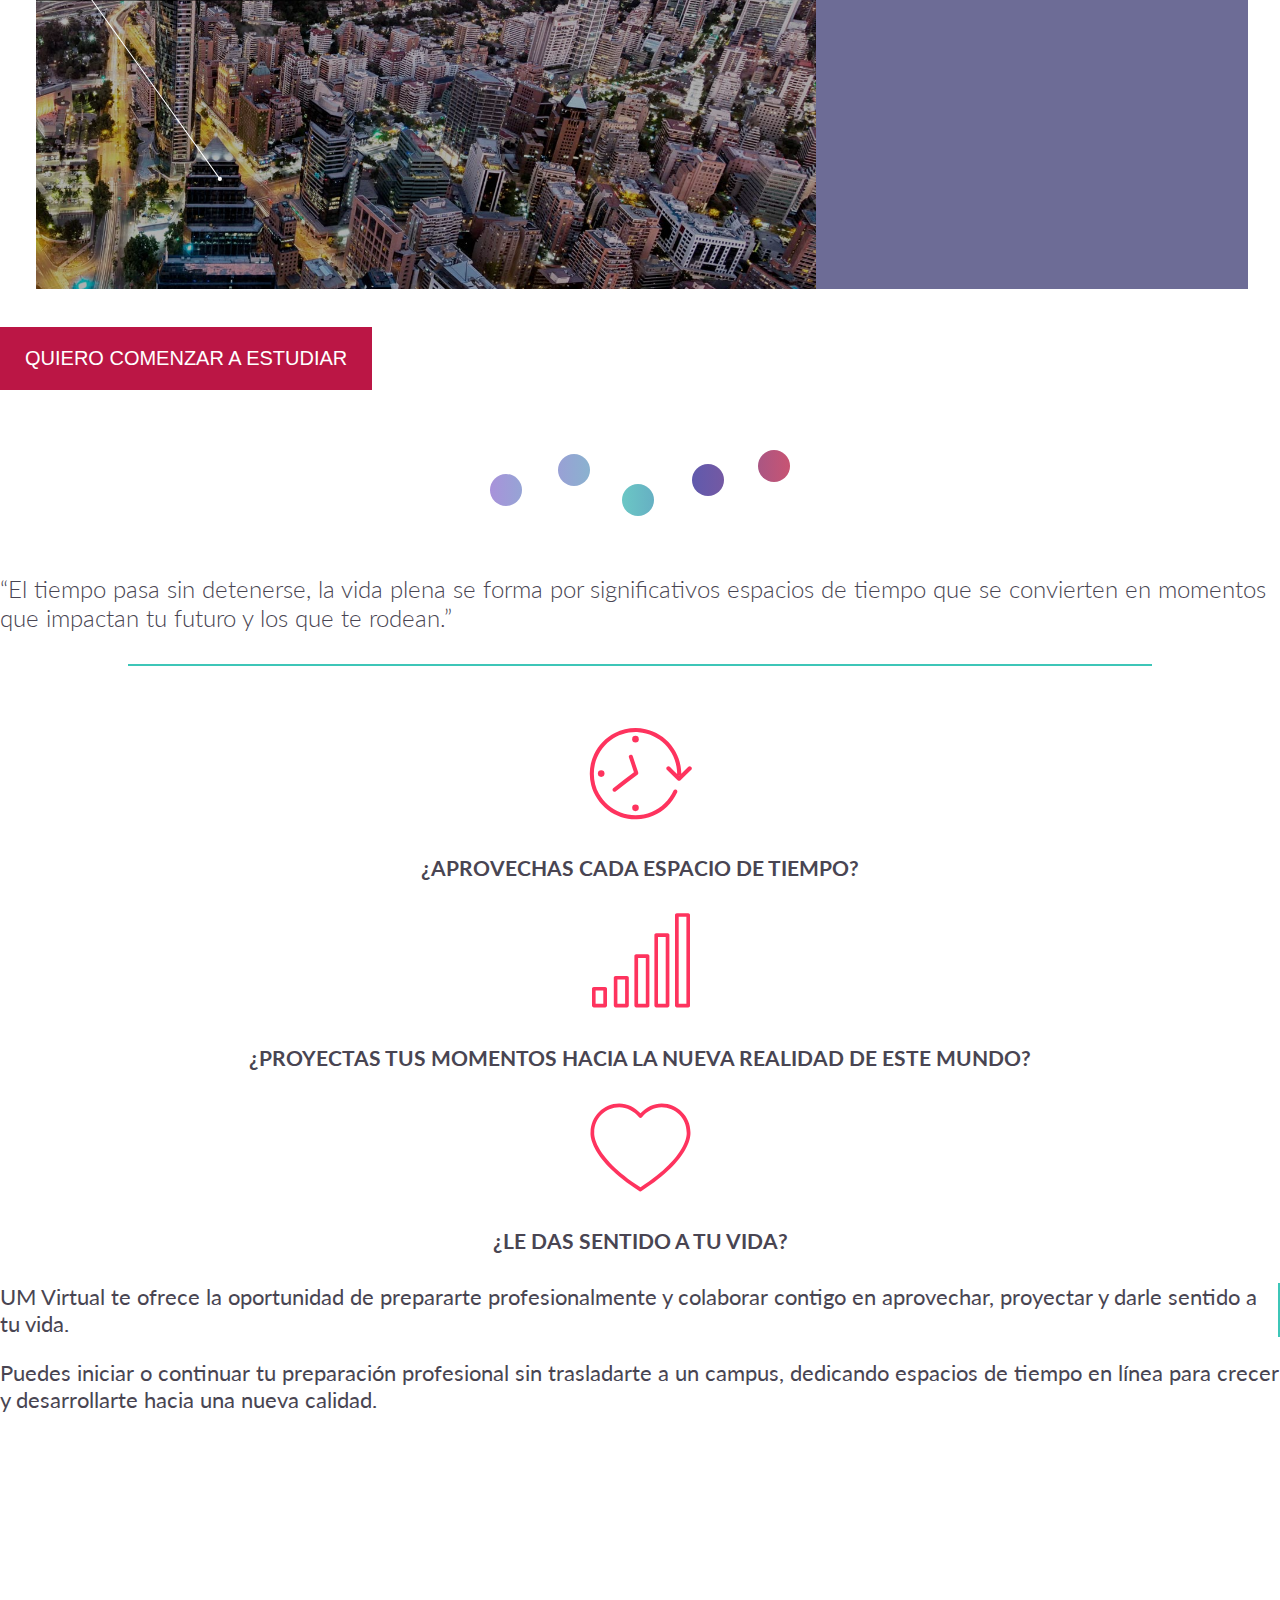
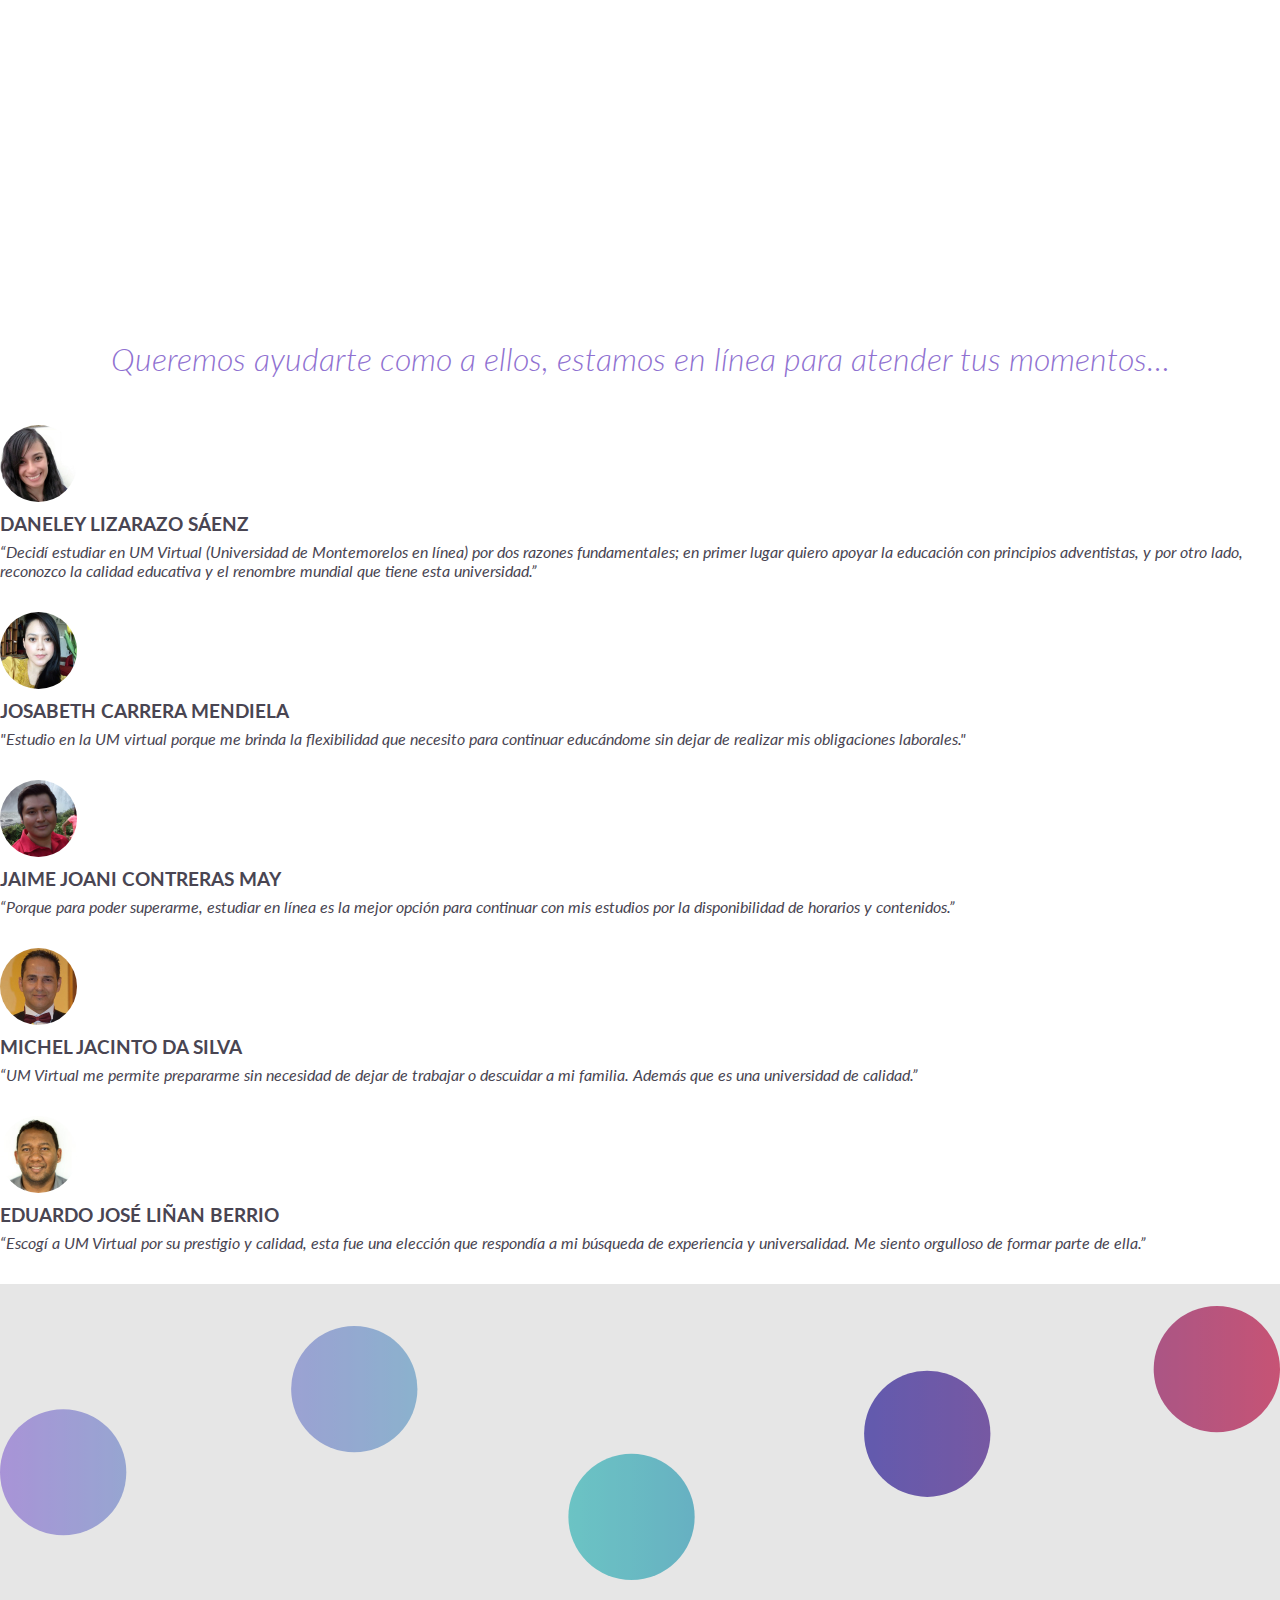
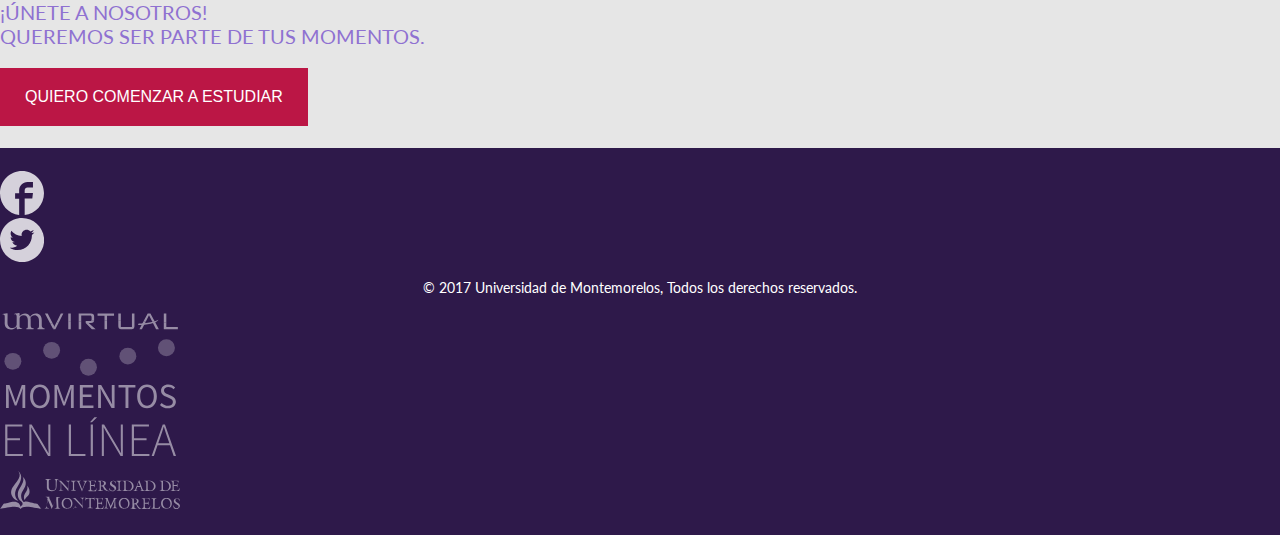
==== commit 07310115: "cambios en la ortografía" ====
--- a/index.html
+++ b/index.html
@@ -267,10 +267,10 @@
     <!--Párrafos-->
     <section class="row center-xs" id="parrafos">
         <div class="col-xs-12 col-sm-6 col-lg-4 wow fadeInLeftBig">
-            <p class="box">UM Virtual te ofrece la oportunidad de preparate profesionalmente y colaborar contigo en aprovechar, proyectar y darle sentido a tu vida.</p>
+            <p class="box">UM Virtual te ofrece la oportunidad de prepararte profesionalmente y colaborar contigo en aprovechar, proyectar y darle sentido a tu vida.</p>
         </div>
         <div class="col-xs-12 col-sm-6 col-lg-4 wow fadeInRightBig">
-            <p class="box">Puedes iniciar o continuar tu preparación profesional sin trasladarte a un campus, dedicando espacios de tiemo en línea para crecer y desarrollarte hacia una nueva calidad.</p>
+            <p class="box">Puedes iniciar o continuar tu preparación profesional sin trasladarte a un campus, dedicando espacios de tiempo en línea para crecer y desarrollarte hacia una nueva calidad.</p>
         </div>
     </section>
     <!--/Párrafos-->
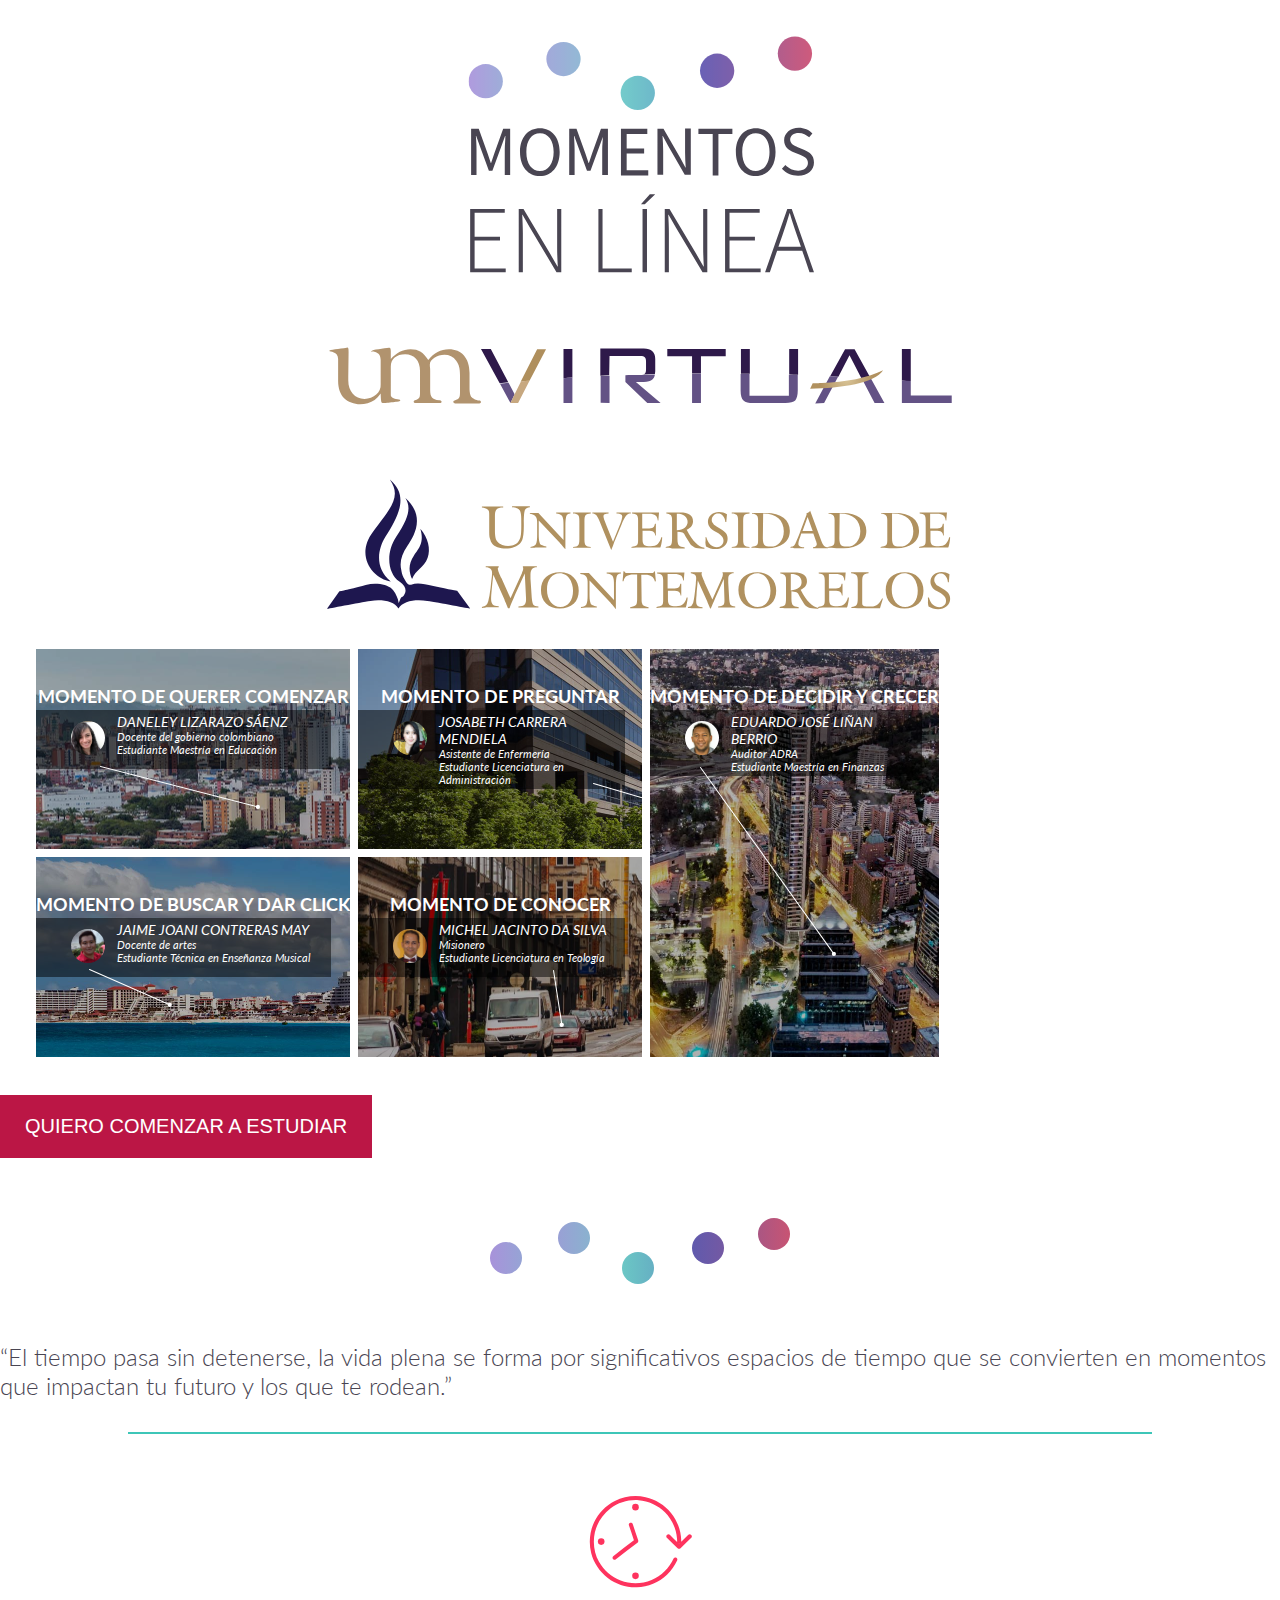
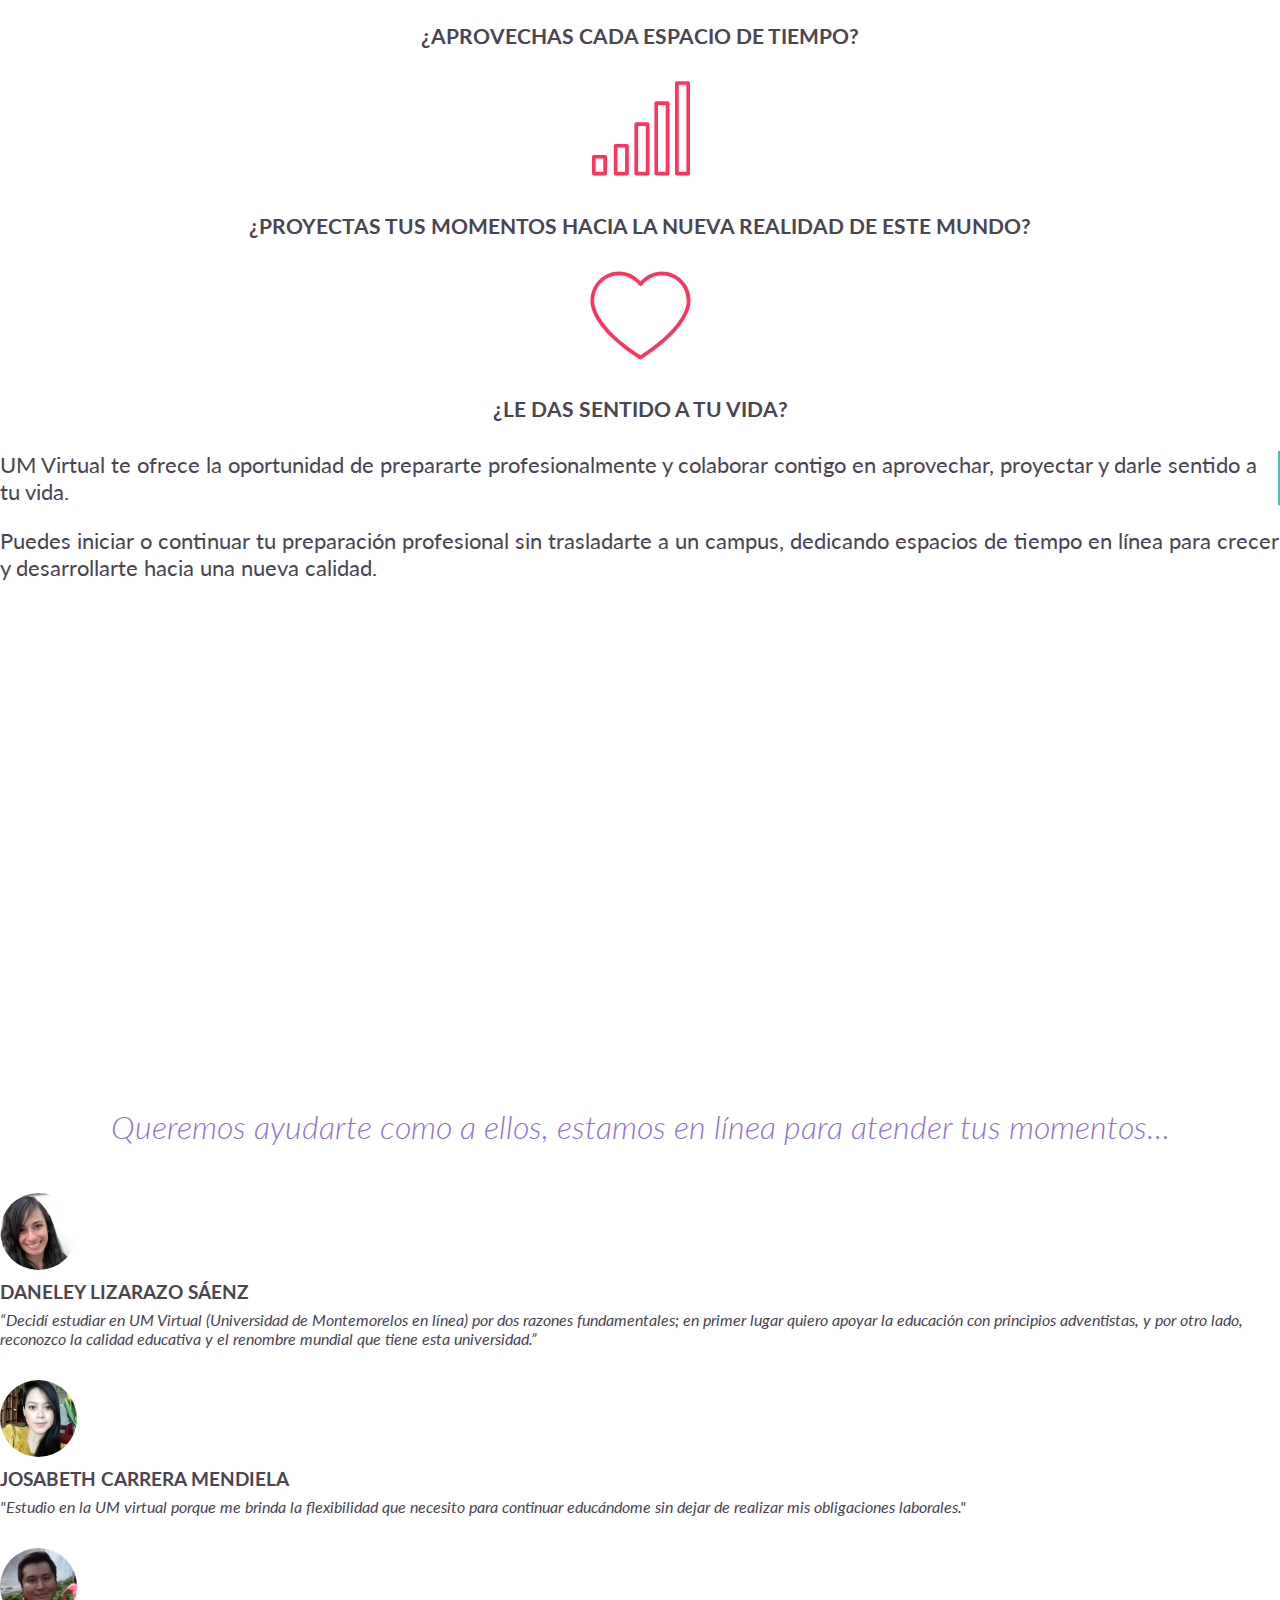
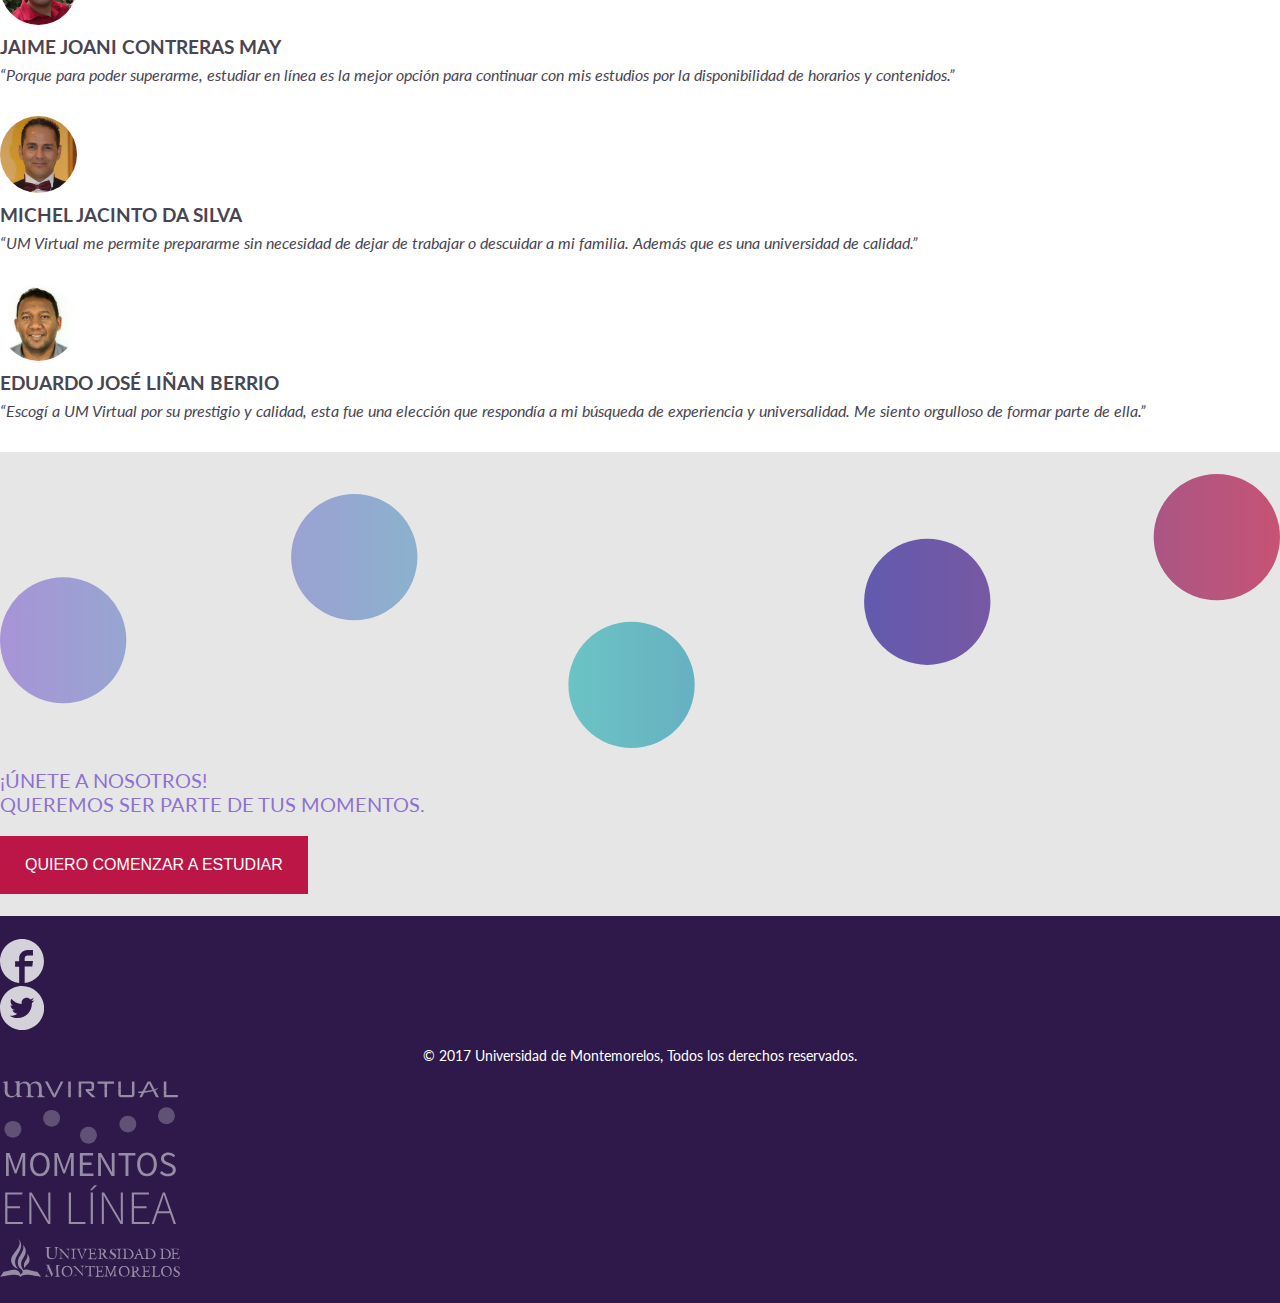
==== commit c1ff71ad: "slide unificados en móvil" ====
--- a/index.html
+++ b/index.html
@@ -39,7 +39,7 @@
                     <input type="hidden" id="_agile_form_name" name="_agile_form_name" value="Momentos">
                     <input type="hidden" id="_agile_domain" name="_agile_domain" value="umvirtual">
                     <input type="hidden" id="_agile_api" name="_agile_api" value="nnrj2h9osqla66t5rf6h2ai1sr">
-                    <input type="hidden" id="_agile_redirect_url" name="_agile_redirect_url" value="http://umvirtual.org/creando-oportunidades/gracias.html">
+                    <input type="hidden" id="_agile_redirect_url" name="_agile_redirect_url" value="https://umvirtual.org/momentos/gracias.html">
                     <input type="hidden" id="_agile_form_id_tags" name="tags" value="momentos, lead, educación formal">
                     <input type="hidden" id="_agile_form_id" name="_agile_form_id" value="5765026858139648">
                 </div>
@@ -191,6 +191,113 @@
             </div>
         </div>
     </section>
+    
+    <section class="slider">
+        <div class="slider__inner">
+            <!--slides 1-->
+            <input checked type="radio" name="slider__radiobox" id="slider__radiobox--1" class="slider__radiobox slider__radiobox--1">
+            <label for="slider__radiobox--1" class="slider__radiobox-label slider__radiobox-label--item slider__radiobox-label--item--1"></label>
+            <label for="slider__radiobox--5" class="slider__radiobox-label slider__radiobox-label--prev slider__radiobox-label--prev--5"></label>
+            <label for="slider__radiobox--2" class="slider__radiobox-label slider__radiobox-label--next slider__radiobox-label--next--2"></label>
+            <!--slides 2-->
+            <input type="radio" name="slider__radiobox" id="slider__radiobox--2" class="slider__radiobox slider__radiobox--2">
+            <label for="slider__radiobox--2" class="slider__radiobox-label slider__radiobox-label--item slider__radiobox-label--item--2"></label>
+            <label for="slider__radiobox--1" class="slider__radiobox-label slider__radiobox-label--prev slider__radiobox-label--prev--1"></label>
+            <label for="slider__radiobox--3" class="slider__radiobox-label slider__radiobox-label--next slider__radiobox-label--next--3"></label>
+            <!--slides 3-->
+            <input type="radio" name="slider__radiobox" id="slider__radiobox--3" class="slider__radiobox slider__radiobox--3">
+            <label for="slider__radiobox--3" class="slider__radiobox-label slider__radiobox-label--item slider__radiobox-label--item--3"></label>
+            <label for="slider__radiobox--2" class="slider__radiobox-label slider__radiobox-label--prev slider__radiobox-label--prev--2"></label>
+            <label for="slider__radiobox--4" class="slider__radiobox-label slider__radiobox-label--next slider__radiobox-label--next--4"></label>
+            <!--slides 4-->
+            <input type="radio" name="slider__radiobox" id="slider__radiobox--4" class="slider__radiobox slider__radiobox--4">
+            <label for="slider__radiobox--4" class="slider__radiobox-label slider__radiobox-label--item slider__radiobox-label--item--4"></label>
+            <label for="slider__radiobox--3" class="slider__radiobox-label slider__radiobox-label--prev slider__radiobox-label--prev--3"></label>
+            <label for="slider__radiobox--5" class="slider__radiobox-label slider__radiobox-label--next slider__radiobox-label--next--5"></label>
+            <!--slides 5-->
+            <input type="radio" name="slider__radiobox" id="slider__radiobox--5" class="slider__radiobox slider__radiobox--5">
+            <label for="slider__radiobox--5" class="slider__radiobox-label slider__radiobox-label--item slider__radiobox-label--item--5"></label>
+            <label for="slider__radiobox--4" class="slider__radiobox-label slider__radiobox-label--prev slider__radiobox-label--prev--4"></label>
+            <label for="slider__radiobox--1" class="slider__radiobox-label slider__radiobox-label--next slider__radiobox-label--next--1"></label>
+
+            <div class="slider__slides">
+                <!--slides 1-->
+                <div class="box wow fadeIn slider__slide slider__slide--1">
+                    <h2 class="wow bounceInDown" data-wow-delay=".8s">Momento de querer comenzar</h2>
+                    <section class="wow rotateInUpLeft" data-wow-delay="1.2s">
+                        <img src="images/foto1.jpg" alt="Foto 1">
+                        <div>
+                            <h3>Daneley Lizarazo Sáenz</h3>
+                            <p>Docente del gobierno colombiano
+                                <br>Estudiante Maestría en Educación
+                            </p>
+                        </div>
+                    </section>
+                </div>
+
+                <!--slides 2-->
+                <div class="box wow fadeIn slider__slide slider__slide--2">
+                    <h2 class="wow bounceInDown" data-wow-delay="1s">Momento de buscar y dar click</h2>
+                    <section class="wow rotateInUpLeft" data-wow-delay="1.4s">
+                        <img src="images/foto2.jpg" alt="Foto 2">
+                        <div>
+                            <h3>Jaime Joani Contreras May</h3>
+                            <p>Docente de artes
+                                <br>Estudiante Técnica en Enseñanza Musical
+                            </p>
+                        </div>
+                    </section>
+                </div>
+
+                <!--slides 3-->
+                <div class="box wow fadeIn slider__slide slider__slide--3">
+                    <h2 class="wow bounceInDown" data-wow-delay="1.2s">Momento de preguntar</h2>
+                    <section class="wow rotateInUpLeft" data-wow-delay="1.6s">
+                        <img src="images/foto3.jpg" alt="Foto 3">
+                        <div>
+                            <h3>Josabeth Carrera mendiela</h3>
+                            <p>Asistente de Enfermería
+                                <br>Estudiante Licenciatura en Administración
+                            </p>
+                        </div>
+                    </section>
+                </div>
+
+                <!--slides 4-->
+                <div class="box wow fadeIn slider__slide slider__slide--4">
+                    <h2 class="wow bounceInDown" data-wow-delay="1.4s">Momento de conocer</h2>
+                    <section class="wow rotateInUpLeft" data-wow-delay="1.8s">
+                        <img src="images/foto4.jpg" alt="Foto 4">
+                        <div>
+                            <h3>Michel Jacinto Da Silva</h3>
+                            <p>Misionero
+                                <br>Estudiante Licenciatura en Teología
+                            </p>
+                        </div>
+                    </section>
+                </div>
+
+                <!--slides 5-->
+                <div class="box wow fadeIn slider__slide slider__slide--5">
+                    <h2 class="wow bounceInDown" data-wow-delay="1.4s">Momento de decidir y crecer</h2>
+                    <section class="wow rotateInUpLeft" data-wow-delay="1.8s">
+                        <img src="images/foto5.jpg" alt="Foto 5">
+                        <div>
+                            <h3>Eduardo José Liñan Berrio</h3>
+                            <p>Auditor ADRA
+                                <br>Estudiante Maestría en Finanzas
+                            </p>
+                        </div>
+                    </section>
+                </div>
+
+            </div>
+            <!--.slider__slides-->
+        </div>
+        <!--.slider__inner-->
+    </section>
+    <!--.slider-->
+    
     <!--/Momentos-->
 
     <!--CTA-->
@@ -229,7 +336,7 @@
             <div class="box">
                 <div class="row center-xs middle-sm start-sm center-lg">
                     <div class="col-xs-6 col-sm-2 end-sm col-lg-1">
-                        <img src="/images/beneficios-01.svg" alt="tiempo" class="box">
+                        <img src="images/beneficios-01.svg" alt="tiempo" class="box">
                     </div>
                     <div class="col-xs-12 col-sm-10 col-lg-6 start-sm">
                         <p class="box">¿Aprovechas cada espacio de tiempo?</p>
@@ -241,7 +348,7 @@
             <div class="box">
                 <div class="row center-xs middle-sm start-sm center-lg">
                     <div class="col-xs-6 col-sm-2 end-sm col-lg-1">
-                        <img src="/images/beneficios-02.svg" alt="Preyección" class="box">
+                        <img src="images/beneficios-02.svg" alt="Preyección" class="box">
                     </div>
                     <div class="col-xs-12 col-sm-10 col-lg-6 start-sm">
                         <p class="box">¿Proyectas tus momentos hacia la nueva realidad de este mundo?</p>
@@ -253,7 +360,7 @@
             <div class="box">
                 <div class="row center-xs middle-sm start-sm center-lg">
                     <div class="col-xs-6 col-sm-2 end-sm col-lg-1">
-                        <img src="/images/beneficios-03.svg" alt="Vida" class="box">
+                        <img src="images/beneficios-03.svg" alt="Vida" class="box">
                     </div>
                     <div class="col-xs-12 col-sm-10 col-lg-6 start-sm">
                         <p class="box">¿Le das sentido a tu vida?</p>
@@ -278,7 +385,7 @@
     <!--Video-->
     <section class="row center-xs wow zoomIn" id="video">
         <div class="col-xs-12 col-sm-10 col-md-8">
-            <iframe class="box" src="https://www.youtube-nocookie.com/embed/Q84ih1c08DE?rel=0&amp;showinfo=0?ecver=1" frameborder="0" allowfullscreen></iframe>
+            <iframe class="box" src="https://www.youtube-nocookie.com/embed/j6UIlgu3UYg?rel=0&amp;showinfo=0?ecver=1" frameborder="0" allowfullscreen></iframe>
         </div>
     </section>
     <!--/Video-->
@@ -343,7 +450,7 @@
                 <br> Queremos ser parte de tus momentos.
             </p>
         </div>
-        <div class="col-xs-12 col-sm-4 col-lg-offset-1 col-lg-3">
+        <div class="col-xs-12 col-sm-4 col-lg-offset-1 col-lg-3 end-lg">
             <button class="box show wow rubberBand">Quiero comenzar a estudiar</button>
         </div>
     </section>
@@ -352,10 +459,10 @@
     <!--footer-->
     <footer class="row">
         <div class="col-xs-6 end-xs">
-            <img src="images/facebook.svg" alt="Facebook" class="box sm">
+            <a href="https://www.facebook.com/umvirtual"><img src="images/facebook.svg" alt="Facebook" class="box sm"></a>
         </div>
         <div class="col-xs-6 start-xs">
-            <img src="images/twitter.svg" alt="Twitter" class="box sm">
+            <a href="https://www.twitter.com/umvirtual"><img src="images/twitter.svg" alt="Twitter" class="box sm"></a>
         </div>
         <div class="col-xs-12">
             <p class="box">© 2017 Universidad de Montemorelos, Todos los derechos reservados. </p>
@@ -384,8 +491,8 @@
     </script>
     <script src="https://umvirtual.org/bower_components/jquery/dist/jquery.min.js"></script>
     <!-- Formulario -->
-    <script src="https://raw.githubusercontent.com/matmancini/html5form/master/dist/html5form.min.js"></script>
-    <script src="/js/min/programacion-min.js"></script>
+    <script src="https://raw.githubusercontent.com/matmancini/html5form/master/dist/html5form.min.js" type="text/plain"></script>
+    <script src="js/min/programacion-min.js"></script>
     <!-- Google Code para analitycs -->
     <script>
         var _gaq = _gaq || [];
@@ -400,6 +507,7 @@
             s.parentNode.insertBefore(ga, s);
         })();
     </script>
+    
     <!-- Google Code para etiquetas de remarketing -->
     <script>
         /* <![CDATA[ */
@@ -408,11 +516,11 @@
         var google_remarketing_only = true;
         /* ]]> */
     </script>
-    <script src="//www.googleadservices.com/pagead/conversion.js">
+    <script src="https:////www.googleadservices.com/pagead/conversion.js">
     </script>
     <noscript>
         <div style="display:inline;">
-            <img height="1" width="1" style="border-style:none;" alt="Doble click" src="//googleads.g.doubleclick.net/pagead/viewthroughconversion/957296960/?value=0&amp;guid=ON&amp;script=0" />
+            <img height="1" width="1" style="border-style:none;" alt="Doble click" src="https://googleads.g.doubleclick.net/pagead/viewthroughconversion/957296960/?value=0&amp;guid=ON&amp;script=0" />
         </div>
     </noscript>
     <!-- End Google Code para etiquetas de remarketing -->
--- a/css/style.css
+++ b/css/style.css
@@ -1,598 +1 @@
-/* !Media Querys */
-@import url('https://fonts.googleapis.com/css?family=Lato:300,300i,400,400i,700');
-html {
-  font-family: 'Lato', sans-serif;
-  font-weight: 400;
-  color: #494552;
-  font-size: 16px;
-}
-body {
-  margin: 0;
-}
-button {
-  font-size: 20px;
-  font-size: 1.25rem;
-  color: white;
-  padding: 20px 25px;
-  background-color: #BB1645;
-  text-align: center;
-  border: 0;
-  text-transform: uppercase;
-  margin: 30px auto;
-  transition: all 0.3s ease-in-out;
-}
-button:hover {
-  background-color: #e51f58;
-}
-button:active {
-  background-color: #8d1134;
-}
-.row {
-  margin-right: 0;
-  margin-left: 0;
-}
-@media only screen and (min-width: 48em) {
-  header div:nth-child(2) {
-    order: -1;
-  }
-}
-#momentos .col-xs-12 {
-  padding: 0;
-}
-@media only screen and (min-width: 48em) {
-  #momentos {
-    padding: 0 2em;
-  }
-  #momentos .col-sm-6 {
-    padding: 0 4px;
-  }
-  #momentos .col-md-4 {
-    padding-left: 4px;
-  }
-}
-#momento1,
-#momento2,
-#momento3,
-#momento4,
-#momento5 {
-  position: relative;
-  width: 100%;
-  height: 200px;
-  overflow: auto;
-  color: white;
-  margin-bottom: 8px;
-  overflow: hidden;
-}
-#momento1::before,
-#momento2::before,
-#momento3::before,
-#momento4::before,
-#momento5::before {
-  content: "";
-  background: black;
-  background-blend-mode: multiply;
-  display: block;
-  width: 100%;
-  height: 100%;
-  position: absolute;
-  z-index: 3;
-  opacity: 0.3;
-  -ms-filter: progid:DXImageTransform.Microsoft.Alpha(opacity=30);
-  filter: alpha(opacity=30);
-}
-#momento1 .bkgcolor,
-#momento2 .bkgcolor,
-#momento3 .bkgcolor,
-#momento4 .bkgcolor,
-#momento5 .bkgcolor {
-  background-color: #9d9cd8;
-  height: 100%;
-  width: 100%;
-  position: absolute;
-  top: 0;
-  left: 0;
-}
-#momento1 .bkgimagen,
-#momento2 .bkgimagen,
-#momento3 .bkgimagen,
-#momento4 .bkgimagen,
-#momento5 .bkgimagen {
-  position: absolute;
-  top: 0;
-  left: 0;
-  z-index: 2;
-  object-fit: cover;
-}
-#momento1 h2,
-#momento2 h2,
-#momento3 h2,
-#momento4 h2,
-#momento5 h2 {
-  margin-top: 2em;
-  margin-bottom: .2em;
-  text-align: center;
-  width: 100%;
-  z-index: 3;
-  position: relative;
-  text-transform: uppercase;
-  font-size: 18px;
-  font-size: 1.125rem;
-}
-#momento1 section,
-#momento2 section,
-#momento3 section,
-#momento4 section,
-#momento5 section {
-  background-color: rgba(0, 0, 0, 0.5);
-  width: 83%;
-  padding: 3px;
-  z-index: 3;
-  position: relative;
-  max-width: 300px;
-}
-@media only screen and (min-width: 62em) {
-  #momento1 section,
-  #momento2 section,
-  #momento3 section,
-  #momento4 section,
-  #momento5 section {
-    width: 92%;
-  }
-}
-#momento1 section img,
-#momento2 section img,
-#momento3 section img,
-#momento4 section img,
-#momento5 section img {
-  width: 34px;
-  display: inline-block;
-  border-radius: 50%;
-  margin: .5em .5em .5em 2em;
-}
-#momento1 section div,
-#momento2 section div,
-#momento3 section div,
-#momento4 section div,
-#momento5 section div {
-  display: inline-block;
-  width: 70%;
-  vertical-align: top;
-}
-#momento1 section div h3,
-#momento2 section div h3,
-#momento3 section div h3,
-#momento4 section div h3,
-#momento5 section div h3 {
-  display: block;
-  text-transform: uppercase;
-  font-size: 14px;
-  font-size: 0.875rem;
-  font-style: italic;
-  font-weight: 400;
-  margin: 0;
-  vertical-align: top;
-}
-#momento1 section div p,
-#momento2 section div p,
-#momento3 section div p,
-#momento4 section div p,
-#momento5 section div p {
-  display: block;
-  font-size: 11px;
-  font-size: 0.6875rem;
-  font-style: italic;
-  font-weight: 400;
-  margin: 0;
-  vertical-align: top;
-}
-#momento1 section .indicador,
-#momento2 section .indicador,
-#momento3 section .indicador,
-#momento4 section .indicador,
-#momento5 section .indicador,
-#momento1 section .indicador2,
-#momento2 section .indicador2,
-#momento3 section .indicador2,
-#momento4 section .indicador2,
-#momento5 section .indicador2 {
-  position: absolute;
-  z-index: 55;
-  width: 160px;
-  margin: 0;
-  border-radius: 0;
-  left: 4em;
-  bottom: -40px;
-}
-#momento1 .bkgimagen {
-  top: -140px;
-  height: auto;
-  width: 768px;
-}
-#momento2 section .indicador {
-  width: 83px;
-  left: 53px;
-  bottom: -30px;
-}
-#momento2 .bkgimagen {
-  top: -140px;
-  height: auto;
-  width: 768px;
-}
-#momento3 section .indicador {
-  width: 65px;
-  left: 235px;
-  bottom: -15px;
-}
-#momento3 .bkgimagen {
-  top: -40px;
-  height: auto;
-  width: 768px;
-}
-#momento4 section .indicador {
-  width: 11px;
-  left: 195px;
-  bottom: -50px;
-}
-#momento4 .bkgimagen {
-  top: -245px;
-  height: auto;
-  width: 768px;
-}
-#momento5 section .indicador2 {
-  display: none;
-}
-@media only screen and (min-width: 62em) {
-  #momento5 section .indicador2 {
-    display: block;
-    width: 136px;
-    left: 50px;
-    bottom: -180px;
-  }
-}
-#momento5 section .indicador {
-  width: 83px;
-  left: 230px;
-  bottom: -30px;
-}
-@media only screen and (min-width: 62em) {
-  #momento5 section .indicador {
-    display: none;
-  }
-}
-#momento5 .bkgimagen {
-  top: -320px;
-  height: auto;
-  width: 1205px;
-  left: -290px;
-}
-@media only screen and (min-width: 62em) {
-  #momento5 .bkgimagen {
-    top: -169px;
-    left: -425px;
-  }
-}
-@media only screen and (min-width: 62em) {
-  #momento5 {
-    height: 408px;
-  }
-}
-#bolitas {
-  overflow: hidden;
-}
-#bolitas .box {
-  position: relative;
-  width: 300px;
-  height: 70px;
-  margin: 30px auto;
-}
-#bolitas .bolita1,
-#bolitas .bolita2,
-#bolitas .bolita3,
-#bolitas .bolita4,
-#bolitas .bolita5 {
-  position: absolute;
-  width: 32px;
-  height: 32px;
-  border-radius: 50%;
-}
-#bolitas .bolita1 {
-  background: #a892da;
-  /* Old browsers */
-  background: linear-gradient(to right, #a892da 0%, #96a4d5 100%);
-  /* W3C */
-  filter: progid:DXImageTransform.Microsoft.gradient( startColorstr='#a892da', endColorstr='#96a4d5',GradientType=1 );
-  /* IE6-9 */
-  -ms-filter: progid:DXImageTransform.Microsoft.gradient( startColorstr='#a892da', endColorstr='#96a4d5',GradientType=1 );
-  /* IE6-8 */
-  top: 24px;
-}
-#bolitas .bolita2 {
-  background: #99a0d5;
-  /* Old browsers */
-  background: linear-gradient(to right, #99a0d5 0%, #8ab2cf 100%);
-  /* W3C */
-  filter: progid:DXImageTransform.Microsoft.gradient( startColorstr='#99a0d5', endColorstr='#8ab2cf',GradientType=1 );
-  /* IE6-9 */
-  -ms-filter: progid:DXImageTransform.Microsoft.gradient( startColorstr='#99a0d5', endColorstr='#8ab2cf',GradientType=1 );
-  /* IE6-8 */
-  top: 4px;
-  left: 68px;
-}
-#bolitas .bolita3 {
-  background: #6bc7c5;
-  /* Old browsers */
-  background: linear-gradient(to right, #6bc7c5 0%, #66b0c3 100%);
-  /* W3C */
-  filter: progid:DXImageTransform.Microsoft.gradient( startColorstr='#6bc7c5', endColorstr='#66b0c3',GradientType=1 );
-  /* IE6-9 */
-  -ms-filter: progid:DXImageTransform.Microsoft.gradient( startColorstr='#6bc7c5', endColorstr='#66b0c3',GradientType=1 );
-  /* IE6-8 */
-  top: 34px;
-  left: 132px;
-}
-#bolitas .bolita4 {
-  background: #605aad;
-  /* Old browsers */
-  background: linear-gradient(to right, #605aad 0%, #7459a3 100%);
-  /* W3C */
-  filter: progid:DXImageTransform.Microsoft.gradient( startColorstr='#605aad', endColorstr='#7459a3',GradientType=1 );
-  /* IE6-9 */
-  -ms-filter: progid:DXImageTransform.Microsoft.gradient( startColorstr='#605aad', endColorstr='#7459a3',GradientType=1 );
-  /* IE6-8 */
-  top: 14px;
-  left: 202px;
-}
-#bolitas .bolita5 {
-  background: #aa5683;
-  /* Old browsers */
-  background: linear-gradient(to right, #aa5683 0%, #c85473 100%);
-  /* W3C */
-  filter: progid:DXImageTransform.Microsoft.gradient( startColorstr='#aa5683', endColorstr='#c85473',GradientType=1 );
-  /* IE6-9 */
-  -ms-filter: progid:DXImageTransform.Microsoft.gradient( startColorstr='#aa5683', endColorstr='#c85473',GradientType=1 );
-  /* IE6-8 */
-  top: 0;
-  right: 0;
-}
-#qoute {
-  font-size: 24px;
-  font-size: 1.5rem;
-  font-weight: 300;
-}
-#qoute p::after {
-  padding-bottom: 32px;
-  content: "";
-  display: block;
-  width: 80%;
-  margin: 0 auto 60px;
-  border-bottom: 2px solid #3DC6B8;
-}
-#beneficios {
-  font-size: 21px;
-  font-size: 1.3125rem;
-  text-transform: uppercase;
-  text-align: center;
-  font-weight: 700;
-}
-#beneficios img {
-  margin-bottom: 30px;
-  width: 100%;
-  max-width: 105px;
-}
-#beneficios p.box {
-  margin: 0 auto 30px;
-}
-#parrafos {
-  font-size: 22px;
-  font-size: 1.375rem;
-  text-align: left;
-}
-#parrafos .col-xs-12:first-child::after {
-  padding-bottom: 20px;
-  content: "";
-  display: block;
-  width: 80%;
-  margin: 0 auto 20px;
-  border-bottom: 2px solid #3DC6B8;
-}
-@media only screen and (min-width: 48em) {
-  #parrafos .col-xs-12:first-child::after {
-    display: none;
-  }
-}
-@media only screen and (min-width: 48em) {
-  #parrafos .col-xs-12:first-child {
-    border-right: 2px solid #3DC6B8;
-  }
-}
-#video {
-  margin: 3em 0;
-}
-#video .box {
-  width: 100%;
-  height: 34vh;
-}
-@media only screen and (min-width: 62em) {
-  #video .box {
-    height: 47vh;
-  }
-}
-@media only screen and (min-width: 1400px) {
-  #video .box {
-    height: 64vh;
-  }
-}
-#testimonios h2 {
-  font-size: 32px;
-  font-size: 2rem;
-  text-align: center;
-  color: #8f71d1;
-  font-weight: 300;
-  font-style: italic;
-  line-height: 1.5em;
-}
-#testimonios img {
-  width: 77px;
-  border-radius: 50%;
-  margin-top: 1em;
-}
-#testimonios h3 {
-  text-transform: uppercase;
-  margin: 0.4em 0;
-}
-#testimonios p {
-  font-style: italic;
-  margin-top: 0;
-}
-#cta2 {
-  margin-top: 2em;
-}
-@media only screen and (min-width: 48em) {
-  #cta2 {
-    background-color: #e6e6e6;
-    padding: 22px 0;
-  }
-}
-#cta2 img {
-  display: none;
-}
-@media only screen and (min-width: 48em) {
-  #cta2 img {
-    display: block;
-  }
-}
-#cta2 p {
-  color: #8f71d1;
-  text-transform: uppercase;
-  font-size: 20px;
-  font-size: 1.25rem;
-}
-@media only screen and (min-width: 48em) {
-  #cta2 button {
-    margin: 0 auto;
-    font-size: 16px;
-    font-size: 1rem;
-  }
-}
-footer {
-  background: #2e194a;
-  padding: 23px 0;
-  margin-bottom: -20px;
-}
-footer p {
-  color: white;
-  text-align: center;
-  font-size: 14px;
-  font-size: 0.875rem;
-}
-@media only screen and (min-width: 48em) {
-  footer .sm {
-    width: 32px;
-  }
-}
-@media only screen and (min-width: 1140px) {
-  footer .sm {
-    width: 44px;
-  }
-}
-footer .logo {
-  width: 100%;
-  opacity: 0.5;
-  -ms-filter: progid:DXImageTransform.Microsoft.Alpha(opacity=50);
-  filter: alpha(opacity=50);
-  max-width: 125px;
-}
-footer .logo[alt="Momentos en línea"] {
-  width: 80%;
-}
-@media only screen and (min-width: 48em) {
-  footer .logo {
-    max-width: 155px;
-  }
-  footer .logo[alt="Momentos en línea"] {
-    width: 75%;
-  }
-}
-@media only screen and (min-width: 1140px) {
-  footer .logo {
-    max-width: 180px;
-  }
-  footer .logo[alt="Momentos en línea"] {
-    width: 50%;
-  }
-}
-.close {
-  position: absolute;
-  top: 0;
-  right: 0;
-  width: 35px;
-  height: 30px;
-  background: #BB1645;
-  color: white;
-  cursor: pointer;
-  border: 0;
-  padding: 0;
-  margin: 0;
-}
-.mask {
-  position: fixed;
-  top: 0;
-  left: 0;
-  width: 100%;
-  height: 100%;
-  background: rgba(230, 230, 230, 0.85);
-  z-index: 50;
-  visibility: hidden;
-  opacity: 0;
-  transition: 0.7s;
-}
-.modal {
-  position: fixed;
-  top: 40%;
-  left: 50%;
-  width: 90%;
-  max-width: 400px;
-  margin-left: -200px;
-  margin-top: -220px;
-  background: white;
-  z-index: 100;
-  visibility: hidden;
-  opacity: 0;
-  transition: 0.5s ease-out;
-  transform: translateY(45px);
-}
-.active {
-  visibility: visible;
-  opacity: 1;
-}
-.active + .modal {
-  visibility: visible;
-  opacity: 1;
-  transform: translateY(0);
-}
-form fieldset {
-  border: 0;
-}
-form input,
-form select {
-  width: 90%;
-  margin: 1em auto;
-  display: block;
-  background: white;
-  border: 1px solid #b3b3b3;
-  padding: 6px;
-  color: #b3b3b3;
-  height: 2em;
-  font-size: 21px;
-  font-size: 1.3125rem;
-}
-form input:focus {
-  color: black;
-}
-form input#nombre-3 {
-  margin-top: 2em;
-  margin-bottom: 1em!important;
-}
-form select {
-  margin: 1em auto;
-}
+@import url(https://fonts.googleapis.com/css?family=Lato:300,300i,400,400i,700);html{font-family:Lato,sans-serif;font-weight:400;color:#494552;font-size:16px}body{margin:0}button{font-size:20px;font-size:1.25rem;color:#fff;padding:20px 25px;background-color:#BB1645;text-align:center;border:0;text-transform:uppercase;margin:30px auto;-webkit-transition:all .3s ease-in-out;transition:all .3s ease-in-out}button:hover{background-color:#e51f58}button:active{background-color:#8d1134}.row{margin-right:0;margin-left:0}@media only screen and (min-width:48em){header div:nth-child(2){-webkit-box-ordinal-group:0;-webkit-order:-1;-ms-flex-order:-1;order:-1}}#momentos{display:none}#momentos .col-xs-12{padding:0}@media only screen and (min-width:48em){#momentos{padding:0 2em;display:-webkit-box;display:-webkit-flex;display:-ms-flexbox;display:flex}#momentos .col-sm-6{padding:0 4px}#momentos .col-md-4{padding-left:4px}}#momento1,#momento2,#momento3,#momento4,#momento5{position:relative;width:100%;height:200px;overflow:auto;color:#fff;margin-bottom:8px;overflow:hidden}#momento1::before,#momento2::before,#momento3::before,#momento4::before,#momento5::before{content:"";background:#000;background-blend-mode:multiply;display:block;width:100%;height:100%;position:absolute;z-index:3;opacity:.3;-ms-filter:progid:DXImageTransform.Microsoft.Alpha(opacity=30);filter:alpha(opacity=30)}#momento1 .bkgcolor,#momento2 .bkgcolor,#momento3 .bkgcolor,#momento4 .bkgcolor,#momento5 .bkgcolor{background-color:#9d9cd8;height:100%;width:100%;position:absolute;top:0;left:0}#momento1 .bkgimagen,#momento2 .bkgimagen,#momento3 .bkgimagen,#momento4 .bkgimagen,#momento5 .bkgimagen{position:absolute;top:0;left:0;z-index:2;-o-object-fit:cover;object-fit:cover}#momento1 h2,#momento2 h2,#momento3 h2,#momento4 h2,#momento5 h2{margin-top:2em;margin-bottom:.2em;text-align:center;width:100%;z-index:3;position:relative;text-transform:uppercase;font-size:18px;font-size:1.125rem}#momento1 section,#momento2 section,#momento3 section,#momento4 section,#momento5 section{background-color:rgba(0,0,0,.5);width:83%;padding:3px;z-index:3;position:relative;max-width:300px}@media only screen and (min-width:62em){#momento1 section,#momento2 section,#momento3 section,#momento4 section,#momento5 section{width:92%}}#momento1 section img,#momento2 section img,#momento3 section img,#momento4 section img,#momento5 section img{width:34px;display:inline-block;border-radius:50%;margin:.5em .5em .5em 2em}#momento1 section div,#momento2 section div,#momento3 section div,#momento4 section div,#momento5 section div{display:inline-block;width:70%;vertical-align:top}#momento1 section div h3,#momento2 section div h3,#momento3 section div h3,#momento4 section div h3,#momento5 section div h3{display:block;text-transform:uppercase;font-size:14px;font-size:.875rem;font-style:italic;font-weight:400;margin:0;vertical-align:top}#momento1 section div p,#momento2 section div p,#momento3 section div p,#momento4 section div p,#momento5 section div p{display:block;font-size:11px;font-size:.6875rem;font-style:italic;font-weight:400;margin:0;vertical-align:top}#momento1 section .indicador,#momento1 section .indicador2,#momento2 section .indicador,#momento2 section .indicador2,#momento3 section .indicador,#momento3 section .indicador2,#momento4 section .indicador,#momento4 section .indicador2,#momento5 section .indicador,#momento5 section .indicador2{position:absolute;z-index:55;width:160px;margin:0;border-radius:0;left:4em;bottom:-40px}#momento1 .bkgimagen{top:-140px;height:auto;width:768px}#momento2 section .indicador{width:83px;left:53px;bottom:-30px}#momento2 .bkgimagen{top:-140px;height:auto;width:768px}#momento3 section .indicador{width:65px;left:235px;bottom:-15px}#momento3 .bkgimagen{top:-40px;height:auto;width:768px}#momento4 section .indicador{width:11px;left:195px;bottom:-50px}#momento4 .bkgimagen{top:-245px;height:auto;width:768px}#momento5 section .indicador2{display:none}@media only screen and (min-width:62em){#momento5 section .indicador2{display:block;width:136px;left:50px;bottom:-180px}}#momento5 section .indicador{width:83px;left:230px;bottom:-30px}@media only screen and (min-width:62em){#momento5 section .indicador{display:none}}#momento5 .bkgimagen{top:-320px;height:auto;width:1205px;left:-290px}@media only screen and (min-width:62em){#momento5 .bkgimagen{top:-169px;left:-425px}}@media only screen and (min-width:62em){#momento5{height:408px}}#bolitas{overflow:hidden}#bolitas .box{position:relative;width:300px;height:70px;margin:30px auto}#bolitas .bolita1,#bolitas .bolita2,#bolitas .bolita3,#bolitas .bolita4,#bolitas .bolita5{position:absolute;width:32px;height:32px;border-radius:50%}#bolitas .bolita1{background:#a892da;background:-webkit-linear-gradient(left,#a892da 0,#96a4d5 100%);background:linear-gradient(to right,#a892da 0,#96a4d5 100%);filter:progid:DXImageTransform.Microsoft.gradient( startColorstr='#a892da', endColorstr='#96a4d5', GradientType=1 );-ms-filter:progid:DXImageTransform.Microsoft.gradient( startColorstr='#a892da', endColorstr='#96a4d5',GradientType=1 );top:24px}#bolitas .bolita2{background:#99a0d5;background:-webkit-linear-gradient(left,#99a0d5 0,#8ab2cf 100%);background:linear-gradient(to right,#99a0d5 0,#8ab2cf 100%);filter:progid:DXImageTransform.Microsoft.gradient( startColorstr='#99a0d5', endColorstr='#8ab2cf', GradientType=1 );-ms-filter:progid:DXImageTransform.Microsoft.gradient( startColorstr='#99a0d5', endColorstr='#8ab2cf',GradientType=1 );top:4px;left:68px}#bolitas .bolita3{background:#6bc7c5;background:-webkit-linear-gradient(left,#6bc7c5 0,#66b0c3 100%);background:linear-gradient(to right,#6bc7c5 0,#66b0c3 100%);filter:progid:DXImageTransform.Microsoft.gradient( startColorstr='#6bc7c5', endColorstr='#66b0c3', GradientType=1 );-ms-filter:progid:DXImageTransform.Microsoft.gradient( startColorstr='#6bc7c5', endColorstr='#66b0c3',GradientType=1 );top:34px;left:132px}#bolitas .bolita4{background:#605aad;background:-webkit-linear-gradient(left,#605aad 0,#7459a3 100%);background:linear-gradient(to right,#605aad 0,#7459a3 100%);filter:progid:DXImageTransform.Microsoft.gradient( startColorstr='#605aad', endColorstr='#7459a3', GradientType=1 );-ms-filter:progid:DXImageTransform.Microsoft.gradient( startColorstr='#605aad', endColorstr='#7459a3',GradientType=1 );top:14px;left:202px}#bolitas .bolita5{background:#aa5683;background:-webkit-linear-gradient(left,#aa5683 0,#c85473 100%);background:linear-gradient(to right,#aa5683 0,#c85473 100%);filter:progid:DXImageTransform.Microsoft.gradient( startColorstr='#aa5683', endColorstr='#c85473', GradientType=1 );-ms-filter:progid:DXImageTransform.Microsoft.gradient( startColorstr='#aa5683', endColorstr='#c85473',GradientType=1 );top:0;right:0}#qoute{font-size:24px;font-size:1.5rem;font-weight:300}#qoute p::after{padding-bottom:32px;content:"";display:block;width:80%;margin:0 auto 60px;border-bottom:2px solid #3DC6B8}#beneficios{font-size:21px;font-size:1.3125rem;text-transform:uppercase;text-align:center;font-weight:700}#beneficios img{margin-bottom:30px;width:100%;max-width:105px}#beneficios p.box{margin:0 auto 30px}#parrafos{font-size:22px;font-size:1.375rem;text-align:left}#parrafos .col-xs-12:first-child::after{padding-bottom:20px;content:"";display:block;width:80%;margin:0 auto 20px;border-bottom:2px solid #3DC6B8}@media only screen and (min-width:48em){#parrafos .col-xs-12:first-child::after{display:none}}@media only screen and (min-width:48em){#parrafos .col-xs-12:first-child{border-right:2px solid #3DC6B8}}#video{margin:3em 0}#video .box{width:100%;height:34vh}@media only screen and (min-width:62em){#video .box{height:47vh}}@media only screen and (min-width:1400px){#video .box{height:64vh}}#testimonios h2{font-size:32px;font-size:2rem;text-align:center;color:#8f71d1;font-weight:300;font-style:italic;line-height:1.5em}#testimonios img{width:77px;border-radius:50%;margin-top:1em}#testimonios h3{text-transform:uppercase;margin:.4em 0}#testimonios p{font-style:italic;margin-top:0}#cta2{margin-top:2em}@media only screen and (min-width:48em){#cta2{background-color:#e6e6e6;padding:22px 0}}#cta2 img{display:none}@media only screen and (min-width:48em){#cta2 img{display:block}}#cta2 p{color:#8f71d1;text-transform:uppercase;font-size:20px;font-size:1.25rem}@media only screen and (min-width:48em){#cta2 button{margin:0 auto;font-size:16px;font-size:1rem}}footer{background:#2e194a;padding:23px 0;margin-bottom:-20px}footer p{color:#fff;text-align:center;font-size:14px;font-size:.875rem}@media only screen and (min-width:48em){footer .sm{width:32px}}@media only screen and (min-width:1140px){footer .sm{width:44px}}footer .logo{width:100%;opacity:.5;-ms-filter:progid:DXImageTransform.Microsoft.Alpha(opacity=50);filter:alpha(opacity=50);max-width:125px}footer .logo[alt="Momentos en línea"]{width:80%}@media only screen and (min-width:48em){footer .logo{max-width:155px}footer .logo[alt="Momentos en línea"]{width:75%}}@media only screen and (min-width:1140px){footer .logo{max-width:180px}footer .logo[alt="Momentos en línea"]{width:50%}}.close{position:absolute;top:0;right:0;width:35px;height:30px;background:#BB1645;color:#fff;cursor:pointer;border:0;padding:0;margin:0}.mask{position:fixed;top:0;left:0;width:100%;height:100%;background:rgba(230,230,230,.85);z-index:50;visibility:hidden;opacity:0;-webkit-transition:.7s;transition:.7s}.modal{position:fixed;top:48%;left:67%;width:90%;max-width:400px;margin-left:-200px;margin-top:-220px;background:#fff;z-index:100;visibility:hidden;opacity:0;-webkit-transition:.5s ease-out;transition:.5s ease-out;-webkit-transform:translateY(45px);transform:translateY(45px)}@media only screen and (min-width:48em){.modal{top:40%;left:50%}}.active{visibility:visible;opacity:1}.active+.modal{visibility:visible;opacity:1;-webkit-transform:translateY(0);transform:translateY(0)}form fieldset{border:0}form input,form select{width:90%;margin:.5em auto;display:block;background:#fff;border:1px solid #b3b3b3;padding:6px;color:#b3b3b3;height:1.6em;font-size:21px;font-size:1.3125rem}form input:focus{color:#000}form input#nombre-3{margin-top:2em;margin-bottom:.5em!important}form select{width:94%;height:2.1em}form button{margin:1em auto;font-size:16px;font-size:1rem;padding:15px}#gracias{background:url(../images/imagen-gracias-momentos.jpg);background-size:cover;padding:110px 1em}#gracias h2,#gracias h3{text-align:center;color:#fff}#gracias h2{text-transform:uppercase;font-size:32px;font-size:2rem;font-weight:400}#gracias h2::after{padding-bottom:32px;content:"";display:block;width:80%;margin:0 auto 60px;border-bottom:2px solid #3DC6B8;border-bottom:2px solid #fff;max-width:640px}#gracias h3{font-size:32px;font-size:2rem;font-weight:300}.slider{width:600px;max-width:100%;max-height:100%;margin:0 auto;position:relative;background:#eee}@media only screen and (min-width:48em){.slider{display:none}}.slider__inner{position:relative;margin:0 auto;padding-top:50%;overflow:hidden;background:#ddd}.slider__slides{position:absolute;top:0;left:0;z-index:1;width:500%;height:100%;overflow-y:hidden;-webkit-transition:margin-left .4s;transition:margin-left .4s}.slider__slide{display:block;float:left;position:relative;width:20%;height:100%;background:no-repeat 50% 50%;background-size:cover}.slider__slide img{width:100%;max-width:100%;height:auto}.slider__radiobox-label{display:block;position:absolute;z-index:2;cursor:pointer}.slider__radiobox-label--item{bottom:6%;left:50%;-webkit-transform:translateX(-50%);transform:translateX(-50%);padding:6px;border-radius:50%;background:#fff;opacity:.3;-webkit-transition:opacity .2s;transition:opacity .2s}.slider__radiobox-label--item:hover{opacity:.5}.slider__radiobox-label--item--1{margin-left:-24px}.slider__radiobox-label--item--2{margin-left:-9px}.slider__radiobox-label--item--3{margin-left:6px}.slider__radiobox-label--item--4{margin-left:21px}.slider__radiobox-label--item--5{margin-left:36px}.slider__radiobox-label--next,.slider__radiobox-label--prev{display:none;top:50%;-webkit-transform:translateY(-50%);transform:translateY(-50%);height:0;border:10px solid #fff;border-top-color:transparent;border-bottom-color:transparent;opacity:0;-webkit-transition:left .2s,right .2s,opacity .2s;transition:left .2s,right .2s,opacity .2s}.slider__radiobox-label--prev{left:-6%;border-left:0;border-right-width:17px}.slider__radiobox-label--next{right:-6%;border-right:0;border-left-width:17px}.slider__radiobox{display:none}.slider__radiobox--1:checked~.slider__slides{margin-left:0}.slider__radiobox--2:checked~.slider__slides{margin-left:-100%}.slider__radiobox--3:checked~.slider__slides{margin-left:-200%}.slider__radiobox--4:checked~.slider__slides{margin-left:-300%}.slider__radiobox--5:checked~.slider__slides{margin-left:-400%}.slider__radiobox--1:checked+.slider__radiobox-label--item--1,.slider__radiobox--2:checked+.slider__radiobox-label--item--2,.slider__radiobox--3:checked+.slider__radiobox-label--item--3,.slider__radiobox--4:checked+.slider__radiobox-label--item--4,.slider__radiobox--5:checked+.slider__radiobox-label--item--5{opacity:1}.slider__radiobox--1:checked~.slider__radiobox-label--next--2,.slider__radiobox--1:checked~.slider__radiobox-label--prev--5,.slider__radiobox--2:checked~.slider__radiobox-label--next--3,.slider__radiobox--2:checked~.slider__radiobox-label--prev--1,.slider__radiobox--3:checked~.slider__radiobox-label--next--4,.slider__radiobox--3:checked~.slider__radiobox-label--prev--2,.slider__radiobox--4:checked~.slider__radiobox-label--next--5,.slider__radiobox--4:checked~.slider__radiobox-label--prev--3,.slider__radiobox--5:checked~.slider__radiobox-label--next--1,.slider__radiobox--5:checked~.slider__radiobox-label--prev--4{display:block}.slider:hover .slider__radiobox-label--next,.slider:hover .slider__radiobox-label--prev{opacity:1}.slider:hover .slider__radiobox-label--prev{left:6%}.slider:hover .slider__radiobox-label--next{right:6%}.slider__slide--1 h2,.slider__slide--2 h2,.slider__slide--3 h2,.slider__slide--4 h2,.slider__slide--5 h2{text-align:center;color:#fff;font-size:18px;font-size:1.125rem}.slider__slide--1 section,.slider__slide--2 section,.slider__slide--3 section,.slider__slide--4 section,.slider__slide--5 section{background-color:rgba(0,0,0,.5);width:83%;padding:3px;z-index:3;position:relative;max-width:300px}.slider__slide--1 section img,.slider__slide--2 section img,.slider__slide--3 section img,.slider__slide--4 section img,.slider__slide--5 section img{width:34px;display:inline-block;border-radius:50%;margin:.5em .5em .5em 2em}.slider__slide--1 section div,.slider__slide--2 section div,.slider__slide--3 section div,.slider__slide--4 section div,.slider__slide--5 section div{display:inline-block;width:70%;vertical-align:top}.slider__slide--1 section div h3,.slider__slide--2 section div h3,.slider__slide--3 section div h3,.slider__slide--4 section div h3,.slider__slide--5 section div h3{display:block;color:#fff;text-transform:uppercase;font-size:14px;font-size:.875rem;font-style:italic;font-weight:400;margin:0;vertical-align:top}.slider__slide--1 section div p,.slider__slide--2 section div p,.slider__slide--3 section div p,.slider__slide--4 section div p,.slider__slide--5 section div p{display:block;font-size:11px;font-size:.6875rem;font-style:italic;font-weight:400;margin:0;vertical-align:top;color:#fff}.slider__slide--1::before,.slider__slide--2::before,.slider__slide--3::before,.slider__slide--4::before,.slider__slide--5::before{content:"";background:#000;background-blend-mode:multiply;display:block;width:100%;height:100%;position:absolute;z-index:-1;opacity:.3;-ms-filter:progid:DXImageTransform.Microsoft.Alpha(opacity=30);filter:alpha(opacity=30)}.slider__slide--1{background:url(../images/momento1.jpg);background-size:cover;z-index:0}.slider__slide--2{background:url(../images/momento2.jpg);background-size:cover;z-index:0}.slider__slide--3{background:url(../images/momento3.jpg);background-size:cover;z-index:0}.slider__slide--4{background:url(../images/momento4.jpg);background-size:cover;z-index:0}.slider__slide--5{background:url(../images/momento5.jpg);background-size:cover;z-index:0}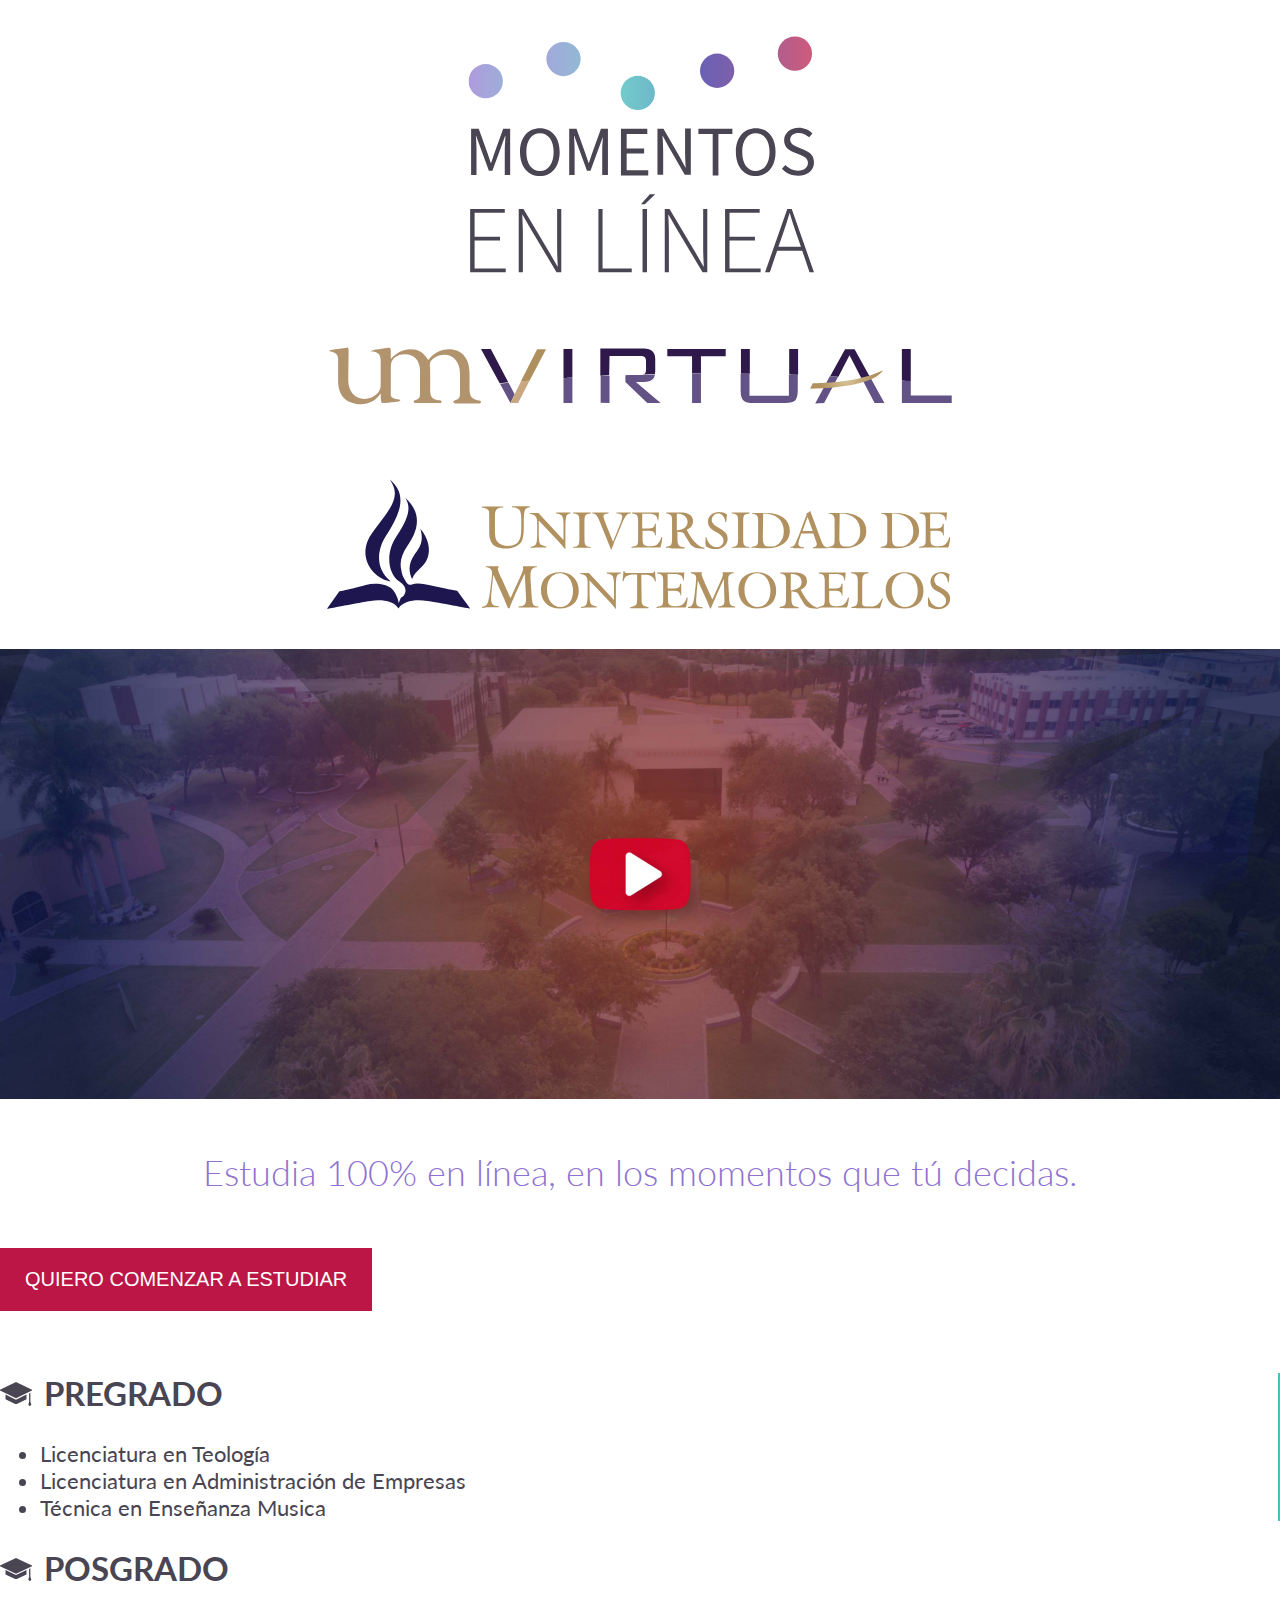
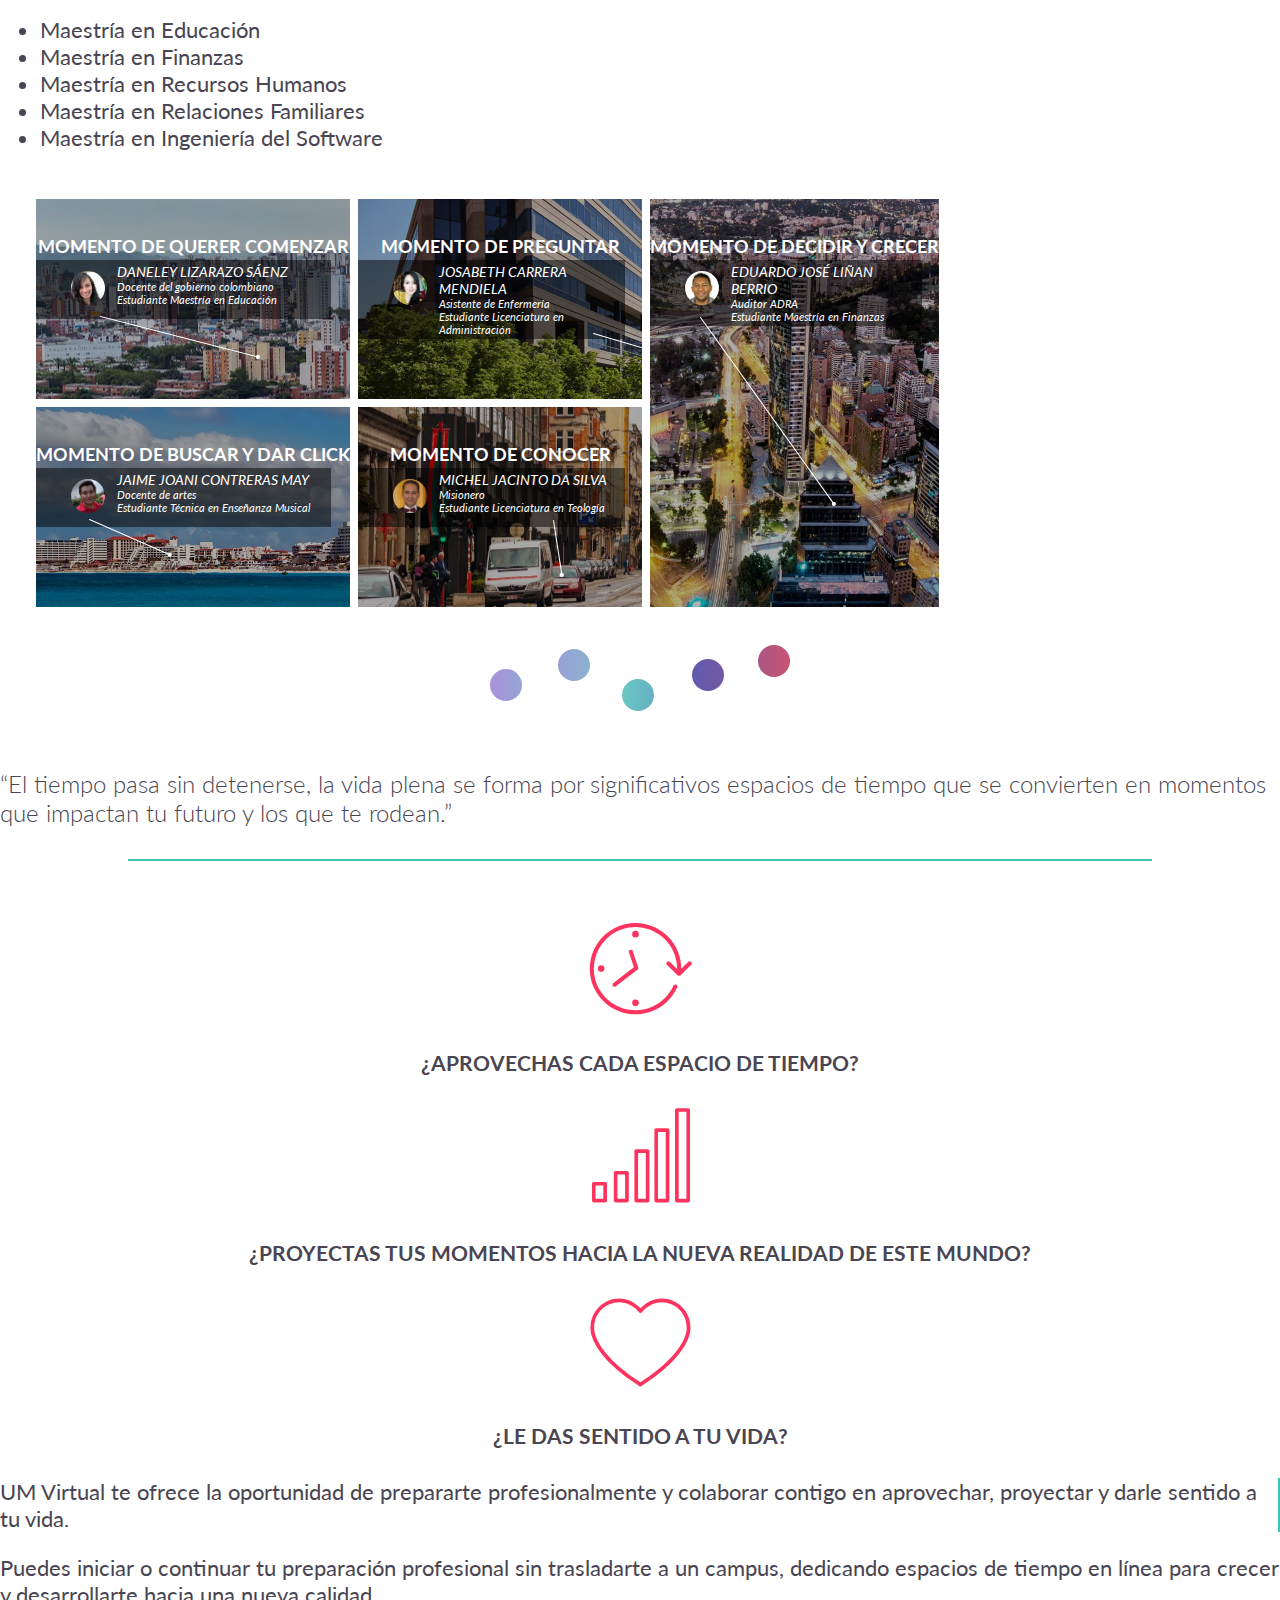
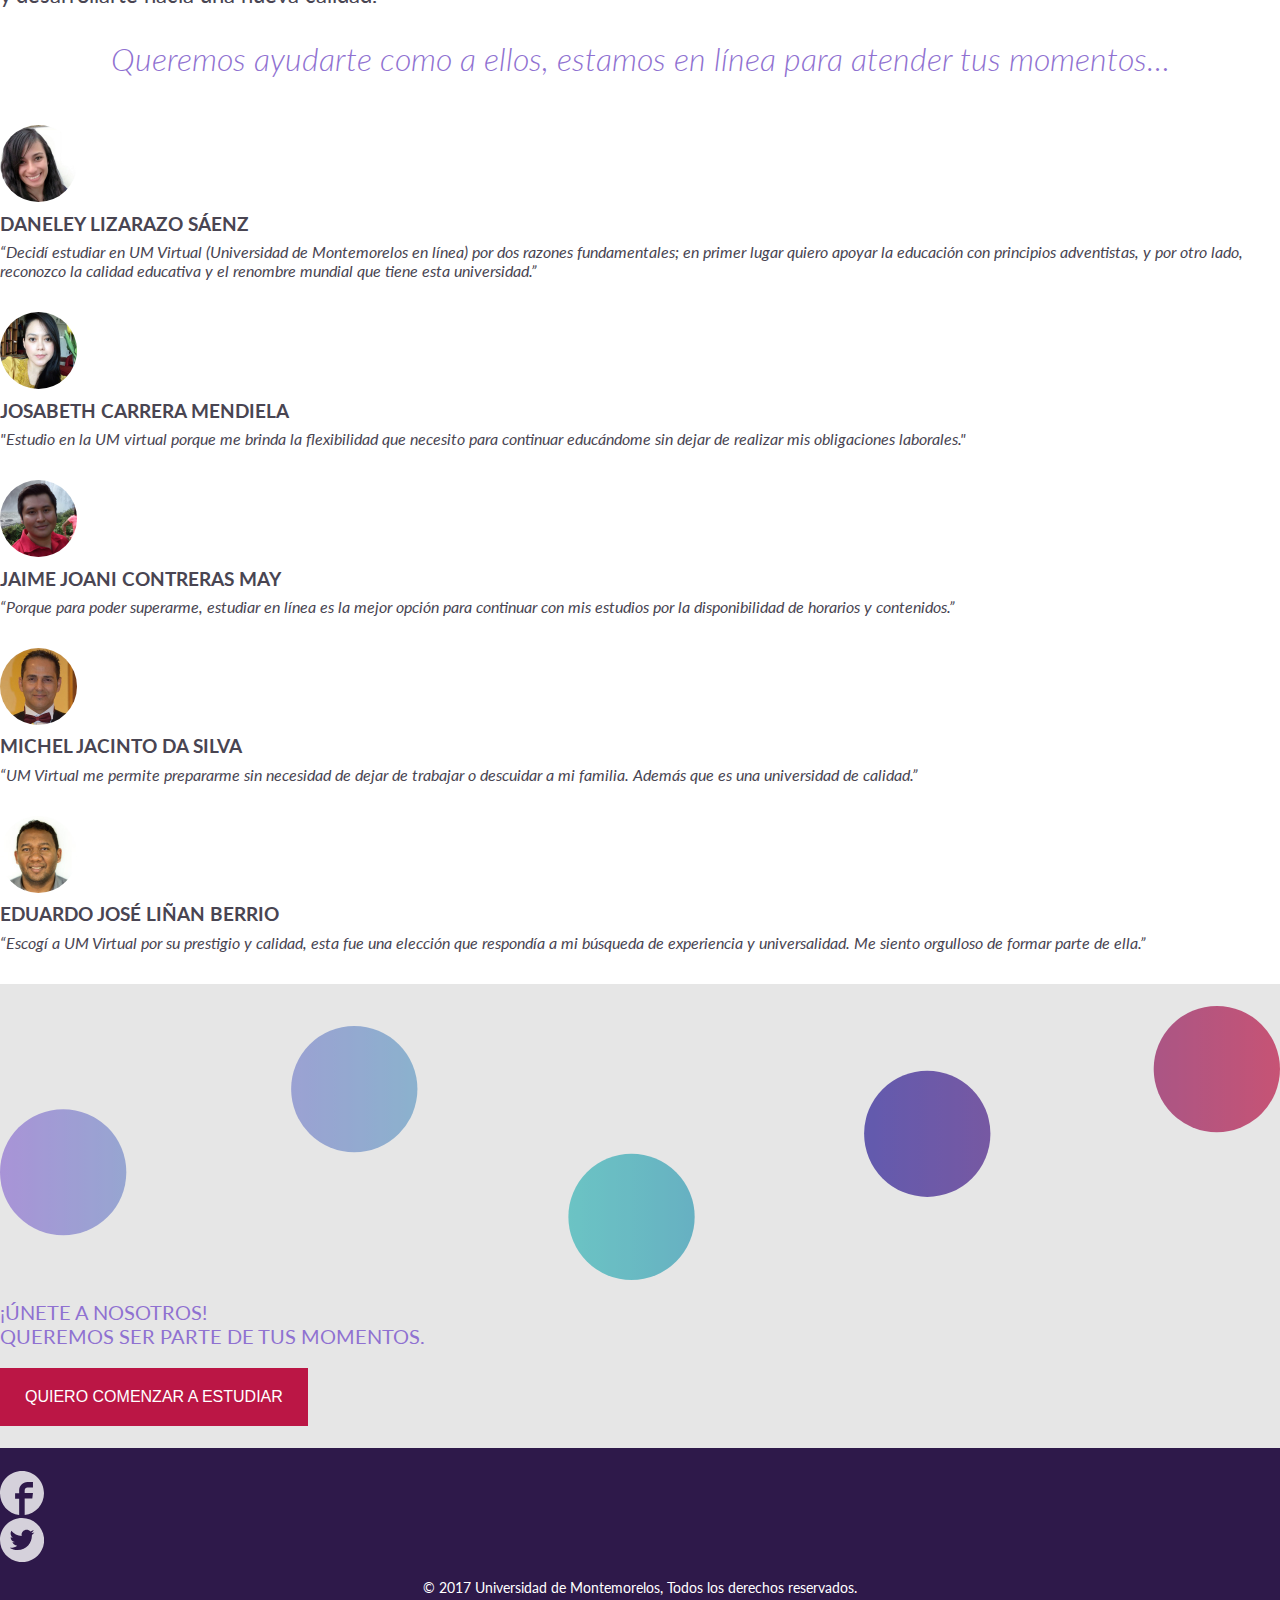
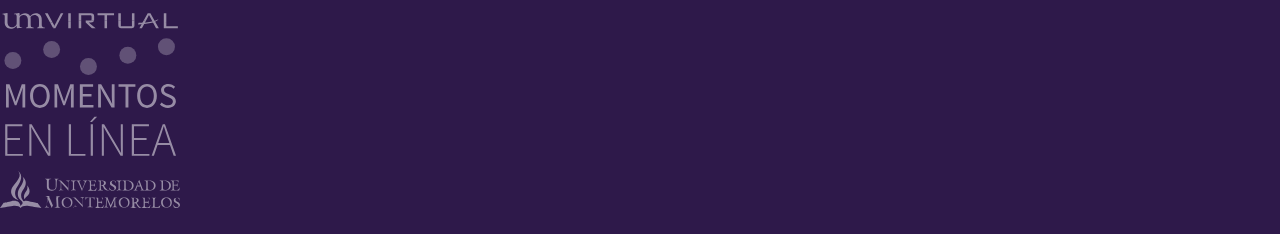
==== commit 64aa3d52: "agregar video en la parte superior" ====
--- a/index.html
+++ b/index.html
@@ -2,565 +2,623 @@
 <html lang="es">
 
 <head>
-    <meta charset="UTF-8">
-    <meta name="viewport" content="width=device-width, initial-scale=1, maximum-scale=1, minimum-scale=1, user-scalable=no">
-    <title>Momentos | UM Virtual</title>
-    <meta name="description" content="UM Virtual te ofrece la oportunidad de preparate profesionalmente y colaborar contigo en aprovechar, proyectar y darle sentido a tu vida.">
-    <link href="https://umvirtual.org/wp-content/uploads/favicon.png" type="image/x-icon" rel="shortcut icon">
-    <link rel="stylesheet" href="https://umvirtual.org/bower_components/normalize-css/normalize.css">
-    <link rel="stylesheet" href="https://umvirtual.org/bower_components/flexboxgrid/css/flexboxgrid.min.css">
-    <link rel="stylesheet" href="https://umvirtual.org/bower_components/animate.css/animate.min.css">
-    <link rel="stylesheet" href="css/style.css">
-    <script src="https://umvirtual.org/bower_components/modernizr/modernizr.js"></script>
+	<meta charset="UTF-8">
+	<meta name="viewport" content="width=device-width, initial-scale=1, maximum-scale=1, minimum-scale=1, user-scalable=no">
+	<title>Momentos | UM Virtual</title>
+	<meta name="description" content="UM Virtual te ofrece la oportunidad de preparate profesionalmente y colaborar contigo en aprovechar, proyectar y darle sentido a tu vida.">
+	<link href="https://umvirtual.org/wp-content/uploads/favicon.png" type="image/x-icon" rel="shortcut icon">
+	<link rel="stylesheet" href="https://umvirtual.org/bower_components/normalize-css/normalize.css">
+	<link rel="stylesheet" href="https://umvirtual.org/bower_components/flexboxgrid/css/flexboxgrid.min.css">
+	<link rel="stylesheet" href="https://umvirtual.org/bower_components/animate.css/animate.min.css">
+	<link rel="stylesheet" href="css/style.css">
+	<script src="https://umvirtual.org/bower_components/modernizr/modernizr.js"></script>
 </head>
 
 <body>
-    <!--Header-->
-    <header class="row center-xs middle-xs">
-        <div class="col-xs-12 col-sm-4">
-            <img src="images/momentos.svg" alt="Momentos en línea" class="box" width="100%">
-        </div>
-        <div class="col-xs-12 col-sm-4">
-            <img src="images/umvirtual.svg" alt="UM Virtual" class="box" width="100%">
-        </div>
-        <div class="col-xs-12 col-sm-4">
-            <img src="images/um.svg" alt="Universidad de Montemorelos" class="box" width="100%">
-        </div>
-    </header>
-    <!--/Header-->
-    
-    <!-- Modal -->
-    <div class="mask" role="dialog"></div>
-    <div class="modal" role="alert">
-        <button class="close" role="button">X</button>
-        <form class="form-view" id="agile-form" action="https://umvirtual.agilecrm.com/formsubmit" method="POST" accept-charset="UTF-8">
-            <fieldset>
-                <div>
-                    <input type="hidden" id="_agile_form_name" name="_agile_form_name" value="Momentos">
-                    <input type="hidden" id="_agile_domain" name="_agile_domain" value="umvirtual">
-                    <input type="hidden" id="_agile_api" name="_agile_api" value="nnrj2h9osqla66t5rf6h2ai1sr">
-                    <input type="hidden" id="_agile_redirect_url" name="_agile_redirect_url" value="https://umvirtual.org/momentos/gracias.html">
-                    <input type="hidden" id="_agile_form_id_tags" name="tags" value="momentos, lead, educación formal">
-                    <input type="hidden" id="_agile_form_id" name="_agile_form_id" value="5765026858139648">
-                </div>
-                <!-- Text input-->
-                <div class="agile-group required-control">
-                    <div class="agile-field-xlarge agile-field">
-                        <input id="nombre-3" name="first_name" type="text" placeholder="Nombre(s)" class="agile-height-default" required tabindex="1">
-                    </div>
-                    <div class="agile-custom-clear"></div>
-                </div>
-                <!-- Text input-->
-                <div class="agile-group required-control">
-                    <div class="agile-field-xlarge agile-field">
-                        <input id="Apellidos" name="last_name" type="text" placeholder="Apellidos" class="agile-height-default" required tabindex="2">
-                    </div>
-                    <div class="agile-custom-clear"></div>
-                </div>
-                <!-- Text input-->
-                <div class="agile-group required-control">
-                    <div class="agile-field-xlarge agile-field">
-                        <input id="email" name="email" type="email" placeholder="Correo electrónico" class="agile-height-default" required tabindex="3">
-                    </div>
-                    <div class="agile-custom-clear"></div>
-                </div>
-                <!-- Text input-->
-                <div class="agile-group">
-                    <div class="agile-field-xlarge agile-field">
-                        <input id="telefono" name="phone" type="tel" placeholder="Teléfono (Opcional)" class="agile-height-default" tabindex="4">
-                    </div>
-                    <div class="agile-custom-clear"></div>
-                </div>
-                <!-- Select Basic -->
-                <div class="agile-group">
-                    <div class="agile-field-xlarge agile-field">
-                        <select id="programa" name="Programa formal" class="agile-height-default" required tabindex="5">
-                            <option value="">Programa</option>
-                            <option value="Técnica en música">Técnica en Música</option>
-                            <option value="Lic. Administración de empresas">Lic. Administración de Empresas</option>
-                            <option value="Lic. en Teología">Lic. en Teología</option>
-                            <option value="Maestría en Educación">Maestría en Educación</option>
-                            <option value="Maestría en Recursos Humanos">Maestría en Recursos Humanos</option>
-                            <option value="Maestría en Finanzas">Maestría en Finanzas</option>
-                            <option value="Maestría en Relaciones familiares">Maestría en Relaciones familiares</option>
-                            <option value="Maestría en Ingeniería del Software">Maestría en Ingeniería del Software</option>
-                        </select>
-                    </div>
-                </div>
-
-                <!-- Button -->
-                <div class="agile-group row center-xs">
-                    <div class="agile-field col-xs">
-                        <div class="box">
-                            <button type="submit" class="agile-button" tabindex="6">Solicitar Información</button><span id="agile-error-msg"></span>
-                        </div>
-                    </div>
-                </div>
-                <section id="respuesta">
-                
-                </section>
-            </fieldset>
-        </form>
-    </div>
-    <!-- /Modal -->
-
-    <!--Momentos-->
-    <section class="row" id="momentos">
-        <div class="col-xs-12 col-sm-6 col-md-4">
-            <div class="box wow fadeIn" id="momento1">
-                <h2 class="wow bounceInDown" data-wow-delay=".8s">Momento de querer comenzar</h2>
-                <section class="wow rotateInUpLeft" data-wow-delay="1.2s">
-                    <img src="images/foto1.jpg" alt="Foto 1">
-                    <div>
-                        <h3>Daneley Lizarazo Sáenz</h3>
-                        <p>Docente del gobierno colombiano
-                            <br>Estudiante Maestría en Educación
-                        </p>
-                    </div>
-                    <img src="images/indicadores-01.svg" alt="indicador" class="indicador">
-                </section>
-                <img src="images/momento1.jpg" alt="Momento de querer comenzar" width="100%" height="100%" class="bkgimagen wow fadeInLeft" data-wow-delay=".5s">
-                <div class="bkgcolor wow fadeInLeft" data-wow-delay=".1s"></div>
-            </div>
-
-            <div class="box wow fadeIn" id="momento2">
-                <h2 class="wow bounceInDown" data-wow-delay="1s">Momento de buscar y dar click</h2>
-                <section class="wow rotateInUpLeft" data-wow-delay="1.4s">
-                    <img src="images/foto2.jpg" alt="Foto 2">
-                    <div>
-                        <h3>Jaime Joani Contreras May</h3>
-                        <p>Docente de artes
-                            <br>Estudiante Técnica en Enseñanza Musical
-                        </p>
-                    </div>
-                    <img src="images/indicadores-02.svg" alt="indicador" class="indicador">
-                </section>
-                <img src="images/momento2.jpg" alt="Momento de querer comenzar" width="100%" height="100%" class="bkgimagen wow fadeInLeft" data-wow-delay=".7s" data-wow-duration="2s">
-                <div class="bkgcolor wow fadeInLeft" data-wow-delay=".3s"></div>
-            </div>
-        </div>
-        <div class="col-xs-12 col-sm-6 col-md-4">
-            <div class="box wow fadeIn" id="momento3">
-                <h2 class="wow bounceInDown" data-wow-delay="1.2s">Momento de preguntar</h2>
-                <section class="wow rotateInUpLeft" data-wow-delay="1.6s">
-                    <img src="images/foto3.jpg" alt="Foto 3">
-                    <div>
-                        <h3>Josabeth Carrera mendiela</h3>
-                        <p>Asistente de Enfermería
-                            <br>Estudiante Licenciatura en Administración
-                        </p>
-                    </div>
-                    <img src="images/indicadores-03.svg" alt="indicador" class="indicador">
-                </section>
-                <img src="images/momento3.jpg" alt="Momento de querer comenzar" width="100%" height="100%" class="bkgimagen wow fadeInLeft" data-wow-delay=".9s" data-wow-duration="2s">
-                <div class="bkgcolor wow fadeInLeft" data-wow-delay=".5s"></div>
-            </div>
-
-            <div class="box wow fadeIn" id="momento4">
-                <h2 class="wow bounceInDown" data-wow-delay="1.4s">Momento de conocer</h2>
-                <section class="wow rotateInUpLeft" data-wow-delay="1.8s">
-                    <img src="images/foto4.jpg" alt="Foto 4">
-                    <div>
-                        <h3>Michel Jacinto Da Silva</h3>
-                        <p>Misionero
-                            <br>Estudiante Licenciatura en Teología
-                        </p>
-                    </div>
-                    <img src="images/indicadores-04.svg" alt="indicador" class="indicador">
-                </section>
-                <img src="images/momento4.jpg" alt="Momento de querer comenzar" width="100%" height="100%" class="bkgimagen wow fadeInLeft" data-wow-delay="1.1s" data-wow-duration="2s">
-                <div class="bkgcolor wow fadeInLeft" data-wow-delay=".7s"></div>
-            </div>
-        </div>
-        <div class="col-xs-12 col-md-4">
-            <div class="box wow fadeIn" id="momento5">
-                <h2 class="wow bounceInDown" data-wow-delay="1.4s">Momento de decidir y crecer</h2>
-                <section class="wow rotateInUpLeft" data-wow-delay="1.8s">
-                    <img src="images/foto5.jpg" alt="Foto 5">
-                    <div>
-                        <h3>Eduardo José Liñan Berrio</h3>
-                        <p>Auditor ADRA
-                            <br>Estudiante Maestría en Finanzas
-                        </p>
-                    </div>
-                    <img src="images/indicadores-02.svg" alt="indicador" class="indicador">
-                    <img src="images/indicadores-05.svg" alt="indicador" class="indicador2">
-                </section>
-                <img src="images/momento5.jpg" alt="Momento de querer comenzar" width="100%" height="100%" class="bkgimagen wow fadeInLeft" data-wow-delay="1.1s" data-wow-duration="2.3s">
-                <div class="bkgcolor wow fadeInLeft" data-wow-delay=".7s"></div>
-            </div>
-        </div>
+	<!--Header-->
+	<header class="row center-xs middle-xs">
+		<div class="col-xs-12 col-sm-4">
+			<img src="images/momentos.svg" alt="Momentos en línea" class="box" width="100%">
+		</div>
+		<div class="col-xs-12 col-sm-4">
+			<img src="images/umvirtual.svg" alt="UM Virtual" class="box" width="100%">
+		</div>
+		<div class="col-xs-12 col-sm-4">
+			<img src="images/um.svg" alt="Universidad de Montemorelos" class="box" width="100%">
+		</div>
+	</header>
+	<!--/Header-->
+
+	<!-- Modal -->
+	<div class="mask" role="dialog"></div>
+	<div class="modal" role="alert">
+		<button class="close" role="button">X</button>
+		<form class="form-view" id="agile-form" action="https://umvirtual.agilecrm.com/formsubmit" method="POST" accept-charset="UTF-8">
+			<fieldset>
+				<div>
+					<input type="hidden" id="_agile_form_name" name="_agile_form_name" value="Momentos">
+					<input type="hidden" id="_agile_domain" name="_agile_domain" value="umvirtual">
+					<input type="hidden" id="_agile_api" name="_agile_api" value="nnrj2h9osqla66t5rf6h2ai1sr">
+					<input type="hidden" id="_agile_redirect_url" name="_agile_redirect_url" value="https://umvirtual.org/momentos/gracias.html">
+					<input type="hidden" id="_agile_form_id_tags" name="tags" value="momentos, lead, educación formal">
+					<input type="hidden" id="_agile_form_id" name="_agile_form_id" value="5765026858139648">
+				</div>
+				<!-- Text input-->
+				<div class="agile-group required-control">
+					<div class="agile-field-xlarge agile-field">
+						<input id="nombre-3" name="first_name" type="text" placeholder="Nombre(s)" class="agile-height-default" required tabindex="1">
+					</div>
+					<div class="agile-custom-clear"></div>
+				</div>
+				<!-- Text input-->
+				<div class="agile-group required-control">
+					<div class="agile-field-xlarge agile-field">
+						<input id="Apellidos" name="last_name" type="text" placeholder="Apellidos" class="agile-height-default" required tabindex="2">
+					</div>
+					<div class="agile-custom-clear"></div>
+				</div>
+				<!-- Text input-->
+				<div class="agile-group required-control">
+					<div class="agile-field-xlarge agile-field">
+						<input id="email" name="email" type="email" placeholder="Correo electrónico" class="agile-height-default" required tabindex="3">
+					</div>
+					<div class="agile-custom-clear"></div>
+				</div>
+				<!-- Text input-->
+				<div class="agile-group">
+					<div class="agile-field-xlarge agile-field">
+						<input id="telefono" name="phone" type="tel" placeholder="Teléfono (Opcional)" class="agile-height-default" tabindex="4">
+					</div>
+					<div class="agile-custom-clear"></div>
+				</div>
+				<!-- Select Basic -->
+				<div class="agile-group">
+					<div class="agile-field-xlarge agile-field">
+						<select id="programa" name="Programa formal" class="agile-height-default" required tabindex="5">
+							<option value="">Programa</option>
+							<option value="Técnica en música">Técnica en Música</option>
+							<option value="Lic. Administración de empresas">Lic. Administración de Empresas</option>
+							<option value="Lic. en Teología">Lic. en Teología</option>
+							<option value="Maestría en Educación">Maestría en Educación</option>
+							<option value="Maestría en Recursos Humanos">Maestría en Recursos Humanos</option>
+							<option value="Maestría en Finanzas">Maestría en Finanzas</option>
+							<option value="Maestría en Relaciones familiares">Maestría en Relaciones familiares</option>
+							<option value="Maestría en Ingeniería del Software">Maestría en Ingeniería del Software</option>
+						</select>
+					</div>
+				</div>
+
+				<!-- Button -->
+				<div class="agile-group row center-xs">
+					<div class="agile-field col-xs">
+						<div class="box">
+							<button type="submit" class="agile-button" tabindex="6">Solicitar Información</button><span id="agile-error-msg"></span>
+						</div>
+					</div>
+				</div>
+				<section id="respuesta">
+
+				</section>
+			</fieldset>
+		</form>
+	</div>
+	<!-- /Modal -->
+		
+	
+	<!--Video Modal-->
+	<div class="mask" role="dialog"></div>
+	<section id="video" role="alert">
+		    <button class="close box" role="button">X</button>
+			<iframe src="" frameborder="0" allowfullscreen></iframe>
+	</section>
+	<!--/Video Modal-->
+	
+	<!--Video-->
+    <section id="videoNew">
+	    <a class="mostrar" href="#"><img src="images/play.jpg" alt="Play Youtube" width="100%"></a>
+	    <h1>Estudia 100% en línea, en los momentos que tú decidas.</h1>
     </section>
-    
-    <section class="slider">
-        <div class="slider__inner">
-            <!--slides 1-->
-            <input checked type="radio" name="slider__radiobox" id="slider__radiobox--1" class="slider__radiobox slider__radiobox--1">
-            <label for="slider__radiobox--1" class="slider__radiobox-label slider__radiobox-label--item slider__radiobox-label--item--1"></label>
-            <label for="slider__radiobox--5" class="slider__radiobox-label slider__radiobox-label--prev slider__radiobox-label--prev--5"></label>
-            <label for="slider__radiobox--2" class="slider__radiobox-label slider__radiobox-label--next slider__radiobox-label--next--2"></label>
-            <!--slides 2-->
-            <input type="radio" name="slider__radiobox" id="slider__radiobox--2" class="slider__radiobox slider__radiobox--2">
-            <label for="slider__radiobox--2" class="slider__radiobox-label slider__radiobox-label--item slider__radiobox-label--item--2"></label>
-            <label for="slider__radiobox--1" class="slider__radiobox-label slider__radiobox-label--prev slider__radiobox-label--prev--1"></label>
-            <label for="slider__radiobox--3" class="slider__radiobox-label slider__radiobox-label--next slider__radiobox-label--next--3"></label>
-            <!--slides 3-->
-            <input type="radio" name="slider__radiobox" id="slider__radiobox--3" class="slider__radiobox slider__radiobox--3">
-            <label for="slider__radiobox--3" class="slider__radiobox-label slider__radiobox-label--item slider__radiobox-label--item--3"></label>
-            <label for="slider__radiobox--2" class="slider__radiobox-label slider__radiobox-label--prev slider__radiobox-label--prev--2"></label>
-            <label for="slider__radiobox--4" class="slider__radiobox-label slider__radiobox-label--next slider__radiobox-label--next--4"></label>
-            <!--slides 4-->
-            <input type="radio" name="slider__radiobox" id="slider__radiobox--4" class="slider__radiobox slider__radiobox--4">
-            <label for="slider__radiobox--4" class="slider__radiobox-label slider__radiobox-label--item slider__radiobox-label--item--4"></label>
-            <label for="slider__radiobox--3" class="slider__radiobox-label slider__radiobox-label--prev slider__radiobox-label--prev--3"></label>
-            <label for="slider__radiobox--5" class="slider__radiobox-label slider__radiobox-label--next slider__radiobox-label--next--5"></label>
-            <!--slides 5-->
-            <input type="radio" name="slider__radiobox" id="slider__radiobox--5" class="slider__radiobox slider__radiobox--5">
-            <label for="slider__radiobox--5" class="slider__radiobox-label slider__radiobox-label--item slider__radiobox-label--item--5"></label>
-            <label for="slider__radiobox--4" class="slider__radiobox-label slider__radiobox-label--prev slider__radiobox-label--prev--4"></label>
-            <label for="slider__radiobox--1" class="slider__radiobox-label slider__radiobox-label--next slider__radiobox-label--next--1"></label>
-
-            <div class="slider__slides">
-                <!--slides 1-->
-                <div class="box wow fadeIn slider__slide slider__slide--1">
-                    <h2 class="wow bounceInDown" data-wow-delay=".8s">Momento de querer comenzar</h2>
-                    <section class="wow rotateInUpLeft" data-wow-delay="1.2s">
-                        <img src="images/foto1.jpg" alt="Foto 1">
-                        <div>
-                            <h3>Daneley Lizarazo Sáenz</h3>
-                            <p>Docente del gobierno colombiano
-                                <br>Estudiante Maestría en Educación
-                            </p>
-                        </div>
-                    </section>
-                </div>
-
-                <!--slides 2-->
-                <div class="box wow fadeIn slider__slide slider__slide--2">
-                    <h2 class="wow bounceInDown" data-wow-delay="1s">Momento de buscar y dar click</h2>
-                    <section class="wow rotateInUpLeft" data-wow-delay="1.4s">
-                        <img src="images/foto2.jpg" alt="Foto 2">
-                        <div>
-                            <h3>Jaime Joani Contreras May</h3>
-                            <p>Docente de artes
-                                <br>Estudiante Técnica en Enseñanza Musical
-                            </p>
-                        </div>
-                    </section>
-                </div>
-
-                <!--slides 3-->
-                <div class="box wow fadeIn slider__slide slider__slide--3">
-                    <h2 class="wow bounceInDown" data-wow-delay="1.2s">Momento de preguntar</h2>
-                    <section class="wow rotateInUpLeft" data-wow-delay="1.6s">
-                        <img src="images/foto3.jpg" alt="Foto 3">
-                        <div>
-                            <h3>Josabeth Carrera mendiela</h3>
-                            <p>Asistente de Enfermería
-                                <br>Estudiante Licenciatura en Administración
-                            </p>
-                        </div>
-                    </section>
-                </div>
-
-                <!--slides 4-->
-                <div class="box wow fadeIn slider__slide slider__slide--4">
-                    <h2 class="wow bounceInDown" data-wow-delay="1.4s">Momento de conocer</h2>
-                    <section class="wow rotateInUpLeft" data-wow-delay="1.8s">
-                        <img src="images/foto4.jpg" alt="Foto 4">
-                        <div>
-                            <h3>Michel Jacinto Da Silva</h3>
-                            <p>Misionero
-                                <br>Estudiante Licenciatura en Teología
-                            </p>
-                        </div>
-                    </section>
-                </div>
-
-                <!--slides 5-->
-                <div class="box wow fadeIn slider__slide slider__slide--5">
-                    <h2 class="wow bounceInDown" data-wow-delay="1.4s">Momento de decidir y crecer</h2>
-                    <section class="wow rotateInUpLeft" data-wow-delay="1.8s">
-                        <img src="images/foto5.jpg" alt="Foto 5">
-                        <div>
-                            <h3>Eduardo José Liñan Berrio</h3>
-                            <p>Auditor ADRA
-                                <br>Estudiante Maestría en Finanzas
-                            </p>
-                        </div>
-                    </section>
-                </div>
-
-            </div>
-            <!--.slider__slides-->
-        </div>
-        <!--.slider__inner-->
-    </section>
-    <!--.slider-->
-    
-    <!--/Momentos-->
-
-    <!--CTA-->
-    <section class="row center-xs wow fadeIn" id="cta">
-        <div class="col-xs-12 col-sm-7 col-md-5">
-            <button class="box show wow rubberBand">Quiero comenzar a estudiar</button>
-        </div>
-    </section>
-    <!--/CTA-->
-
-    <!--Bolitas-->
-    <section class="row center-xs" id="bolitas">
-        <div class="col-xs-12 col-sm-7 col-md-5">
-            <div class="box">
-                <div class="bolita1 wow bounceInDown" data-wow-delay=".2s"></div>
-                <div class="bolita2 wow bounceInDown" data-wow-delay=".4s"></div>
-                <div class="bolita3 wow bounceInDown" data-wow-delay=".6s"></div>
-                <div class="bolita4 wow bounceInDown" data-wow-delay=".8s"></div>
-                <div class="bolita5 wow bounceInDown" data-wow-delay="1s"></div>
-            </div>
-        </div>
-    </section>
-    <!--/Bolitas-->
-
-    <!--Qoute-->
-    <section class="row center-xs wow fadeIn" id="qoute">
-        <div class="col-xs-12 col-sm-8">
-            <p class="box">“El tiempo pasa sin detenerse, la vida plena se forma por significativos espacios de tiempo que se convierten en momentos que impactan tu futuro y los que te rodean.”</p>
-        </div>
-    </section>
-    <!--/Qoute-->
-
-    <!--Beneficios-->
-    <section class="row" id="beneficios">
-        <div class="col-xs-12 wow fadeInRightBig">
-            <div class="box">
-                <div class="row center-xs middle-sm start-sm center-lg">
-                    <div class="col-xs-6 col-sm-2 end-sm col-lg-1">
-                        <img src="images/beneficios-01.svg" alt="tiempo" class="box">
-                    </div>
-                    <div class="col-xs-12 col-sm-10 col-lg-6 start-sm">
-                        <p class="box">¿Aprovechas cada espacio de tiempo?</p>
-                    </div>
-                </div>
-            </div>
-        </div>
-        <div class="col-xs-12 wow fadeInRightBig" data-wow-delay=".2s">
-            <div class="box">
-                <div class="row center-xs middle-sm start-sm center-lg">
-                    <div class="col-xs-6 col-sm-2 end-sm col-lg-1">
-                        <img src="images/beneficios-02.svg" alt="Preyección" class="box">
-                    </div>
-                    <div class="col-xs-12 col-sm-10 col-lg-6 start-sm">
-                        <p class="box">¿Proyectas tus momentos hacia la nueva realidad de este mundo?</p>
-                    </div>
-                </div>
-            </div>
-        </div>
-        <div class="col-xs-12 wow fadeInRightBig" data-wow-delay=".4s">
-            <div class="box">
-                <div class="row center-xs middle-sm start-sm center-lg">
-                    <div class="col-xs-6 col-sm-2 end-sm col-lg-1">
-                        <img src="images/beneficios-03.svg" alt="Vida" class="box">
-                    </div>
-                    <div class="col-xs-12 col-sm-10 col-lg-6 start-sm">
-                        <p class="box">¿Le das sentido a tu vida?</p>
-                    </div>
-                </div>
-            </div>
-        </div>
-    </section>
-    <!--/Beneficios-->
-
-    <!--Párrafos-->
-    <section class="row center-xs" id="parrafos">
-        <div class="col-xs-12 col-sm-6 col-lg-4 wow fadeInLeftBig">
-            <p class="box">UM Virtual te ofrece la oportunidad de prepararte profesionalmente y colaborar contigo en aprovechar, proyectar y darle sentido a tu vida.</p>
-        </div>
-        <div class="col-xs-12 col-sm-6 col-lg-4 wow fadeInRightBig">
-            <p class="box">Puedes iniciar o continuar tu preparación profesional sin trasladarte a un campus, dedicando espacios de tiempo en línea para crecer y desarrollarte hacia una nueva calidad.</p>
-        </div>
-    </section>
-    <!--/Párrafos-->
-
-    <!--Video-->
-    <section class="row center-xs wow zoomIn" id="video">
-        <div class="col-xs-12 col-sm-10 col-md-8">
-            <iframe class="box" src="https://www.youtube-nocookie.com/embed/j6UIlgu3UYg?rel=0&amp;showinfo=0?ecver=1" frameborder="0" allowfullscreen></iframe>
-        </div>
-    </section>
-    <!--/Video-->
-
-    <!--Testimonios-->
-    <section class="row center-xs" id="testimonios">
-        <div class="col-xs-12">
-            <h2 class="box wow fadeIn">Queremos ayudarte como a ellos, estamos en línea para atender tus momentos…</h2>
-        </div>
-        <!--Columna 1-->
-        <div class="col-xs-12 col-sm-4 col-md-3 col-lg-2 wow bounceInUp" data-wow-delay=".1s">
-            <div class="box">
-                <img src="images/foto1.jpg" alt="Daneley Lizarazo Sáenz">
-                <h3>Daneley Lizarazo Sáenz</h3>
-                <p>“Decidí estudiar en UM Virtual (Universidad de Montemorelos en línea) por dos razones fundamentales; en primer lugar quiero apoyar la educación con principios adventistas, y por otro lado, reconozco la calidad educativa y el renombre mundial que tiene esta universidad.”</p>
-            </div>
-        </div>
-        <!--Columna 2-->
-        <div class="col-xs-12 col-sm-4 col-md-3 col-lg-2 wow bounceInUp" data-wow-delay=".2s">
-            <div class="box">
-                <img src="images/foto3.jpg" alt="Josabeth Carrera mendiela">
-                <h3>Josabeth Carrera mendiela</h3>
-                <p>
-                    "Estudio en la UM virtual porque me brinda la flexibilidad que necesito para continuar educándome sin dejar de realizar mis obligaciones laborales."</p>
-            </div>
-        </div>
-        <!--Columna 3-->
-        <div class="col-xs-12 col-sm-4 col-md-3 col-lg-2 wow bounceInUp" data-wow-delay=".3s">
-            <div class="box">
-                <img src="images/foto2.jpg" alt="Jaime Joani Contreras May">
-                <h3>Jaime Joani Contreras May</h3>
-                <p>“Porque para poder superarme, estudiar en línea es la mejor opción para continuar con mis estudios por la disponibilidad de horarios y contenidos.”</p>
-            </div>
-        </div>
-        <!--Columna 4-->
-        <div class="col-xs-12 col-sm-4 col-md-3 col-lg-2 wow bounceInUp" data-wow-delay=".4s">
-            <div class="box">
-                <img src="images/foto4.jpg" alt="Michel Jacinto Da Silva">
-                <h3>Michel Jacinto Da Silva</h3>
-                <p>“UM Virtual me permite prepararme sin necesidad de dejar de trabajar o descuidar a mi familia. Además que es una universidad de calidad.”</p>
-            </div>
-        </div>
-        <!--Columna 5-->
-        <div class="col-xs-12 col-sm-4 col-md-3 col-lg-2 wow bounceInUp" data-wow-delay=".5s">
-            <div class="box">
-                <img src="images/foto5.jpg" alt="Eduardo José Liñan Berrio">
-                <h3>Eduardo José Liñan Berrio</h3>
-                <p>“Escogí a UM Virtual por su prestigio y calidad, esta fue una elección que respondía a mi búsqueda de experiencia y universalidad. Me siento orgulloso de formar parte de ella.”</p>
-            </div>
-        </div>
-    </section>
-    <!--/Testimonios-->
-
-    <!--CTA2-->
-    <section class="row center-xs start-sm middle-sm" id="cta2">
-        <div class="col-xs-2 col-lg-offset-1 col-lg-1">
-            <img src="images/bolitas.svg" alt="Bolitas" width="100%" class="box bolitas">
-        </div>
-        <div class="col-xs-12 col-sm-6 col-lg-5">
-            <p class="box">
-                ¡únete a nosotros!
-                <br> Queremos ser parte de tus momentos.
-            </p>
-        </div>
-        <div class="col-xs-12 col-sm-4 col-lg-offset-1 col-lg-3 end-lg">
-            <button class="box show wow rubberBand">Quiero comenzar a estudiar</button>
-        </div>
-    </section>
-    <!--/CTA2-->
-
-    <!--footer-->
-    <footer class="row">
-        <div class="col-xs-6 end-xs">
-            <a href="https://www.facebook.com/umvirtual"><img src="images/facebook.svg" alt="Facebook" class="box sm"></a>
-        </div>
-        <div class="col-xs-6 start-xs">
-            <a href="https://www.twitter.com/umvirtual"><img src="images/twitter.svg" alt="Twitter" class="box sm"></a>
-        </div>
-        <div class="col-xs-12">
-            <p class="box">© 2017 Universidad de Montemorelos, Todos los derechos reservados. </p>
-        </div>
-        <div class="col-xs-12">
-            <div class="box center-xs">
-                <div class="row middle-xs center-sm">
-                    <div class="col-xs-4 col-sm-2">
-                        <img src="images/marca-umvirtual.svg" alt="UM Virtual" class="box logo">
-                    </div>
-                    <div class="col-xs-4 col-sm-2">
-                        <img src="images/marca-momentos-en-linea.svg" alt="Momentos en línea" class="box logo">
-                    </div>
-                    <div class="col-xs-4 col-sm-2">
-                        <img src="images/uni.svg" alt="Universidad de Montemorelos" class="box logo">
-                    </div>
-                </div>
-            </div>
-        </div>
-    </footer>
-    <!--/CTA2-->
-
-    <script src="https://umvirtual.org/bower_components/wow/dist/wow.min.js"></script>
-    <script>
-        new WOW().init();
-    </script>
-    <script src="https://umvirtual.org/bower_components/jquery/dist/jquery.min.js"></script>
-    <!-- Formulario -->
-    <script src="https://raw.githubusercontent.com/matmancini/html5form/master/dist/html5form.min.js" type="text/plain"></script>
-    <script src="js/min/programacion-min.js"></script>
-    <!-- Google Code para analitycs -->
-    <script>
-        var _gaq = _gaq || [];
-        _gaq.push(['_setAccount', 'UA-49916110-1']);
-        _gaq.push(['_trackPageview']);
-        (function () {
-            var ga = document.createElement('script');
-            ga.type = 'text/javascript';
-            ga.async = true;
-            ga.src = ('https:' == document.location.protocol ? 'https://ssl' : 'http://www') + '.google-analytics.com/ga.js';
-            var s = document.getElementsByTagName('script')[0];
-            s.parentNode.insertBefore(ga, s);
-        })();
-    </script>
-    
-    <!-- Google Code para etiquetas de remarketing -->
-    <script>
-        /* <![CDATA[ */
-        var google_conversion_id = 957296960;
-        var google_custom_params = window.google_tag_params;
-        var google_remarketing_only = true;
-        /* ]]> */
-    </script>
-    <script src="https:////www.googleadservices.com/pagead/conversion.js">
-    </script>
-    <noscript>
-        <div style="display:inline;">
-            <img height="1" width="1" style="border-style:none;" alt="Doble click" src="https://googleads.g.doubleclick.net/pagead/viewthroughconversion/957296960/?value=0&amp;guid=ON&amp;script=0" />
-        </div>
-    </noscript>
-    <!-- End Google Code para etiquetas de remarketing -->
-
-    <!-- Facebook Pixel Code -->
-    <script>
-        ! function (f, b, e, v, n, t, s) {
-            if (f.fbq) return;
-            n = f.fbq = function () {
-                n.callMethod ?
-                    n.callMethod.apply(n, arguments) : n.queue.push(arguments)
-            };
-            if (!f._fbq) f._fbq = n;
-            n.push = n;
-            n.loaded = !0;
-            n.version = '2.0';
-            n.queue = [];
-            t = b.createElement(e);
-            t.async = !0;
-            t.src = v;
-            s = b.getElementsByTagName(e)[0];
-            s.parentNode.insertBefore(t, s)
-        }(window,
-            document, 'script', '//connect.facebook.net/en_US/fbevents.js');
-
-        fbq('init', '954439487953611');
-        fbq('track', "PageView");
-    </script>
-    <noscript>
-        <img height="1" width="1" style="display:none" src="https://www.facebook.com/tr?id=954439487953611&ev=PageView&noscript=1" /></noscript>
-    <!-- End Facebook Pixel Code -->
-    
-    <!-- Tracking Code de Agile CRM-->
-    <script type="text/javascript" src="https://umvirtual.agilecrm.com/stats/min/agile-min.js"></script> 
-    <script type="text/javascript" > 
-        _agile.set_account('nnrj2h9osqla66t5rf6h2ai1sr', 'umvirtual'); 
-        _agile.track_page_view(); 
-        _agile_execute_web_rules(); 
-    </script>
-    <!-- /Tracking Code de Agile CRM-->
+	<!--/Video-->
+	
+	<!--CTA-->
+	<section class="row center-xs wow fadeIn" id="cta">
+		<div class="col-xs-12 col-sm-7 col-md-5">
+			<button class="box show wow rubberBand">Quiero comenzar a estudiar</button>
+		</div>
+	</section>
+	<!--/CTA-->
+	
+	<!--Párrafos-->
+	<section class="row center-xs" id="programas">
+		<div class="col-xs-12 col-sm-6 col-lg-4 wow fadeInLeftBig">
+			<h2><img src="images/birrete.svg" alt="birrete">PREGRADO</h2>
+			<ul>
+			    <li>Licenciatura en Teología</li>
+			    <li>Licenciatura en Administración de Empresas</li>
+			    <li>Técnica en Enseñanza Musica</li>
+			</ul>
+		</div>
+		<div class="col-xs-12 col-sm-6 col-lg-4 wow fadeInRightBig">
+			<h2><img src="images/birrete.svg" alt="birrete">POSGRADO</h2>
+			<ul>
+			    <li>Maestría en Educación</li>
+			    <li>Maestría en Finanzas</li>
+			    <li>Maestría en Recursos Humanos</li>
+			    <li>Maestría en Relaciones Familiares</li>
+			    <li>Maestría en Ingeniería del Software</li>
+			</ul>
+		</div>
+	</section>
+	<!--/Párrafos-->
+
+	<!--Momentos-->
+	<section class="row" id="momentos">
+		<div class="col-xs-12 col-sm-6 col-md-4">
+			<div class="box show wow fadeIn" id="momento1">
+				<h2 class="wow bounceInDown" data-wow-delay=".8s">Momento de querer comenzar</h2>
+				<section class="wow rotateInUpLeft" data-wow-delay="1.2s">
+					<img src="images/foto1.jpg" alt="Foto 1">
+					<div>
+						<h3>Daneley Lizarazo Sáenz</h3>
+						<p>Docente del gobierno colombiano
+							<br>Estudiante Maestría en Educación
+						</p>
+					</div>
+					<img src="images/indicadores-01.svg" alt="indicador" class="indicador">
+				</section>
+				<img src="images/momento1.jpg" alt="Momento de querer comenzar" width="100%" height="100%" class="bkgimagen wow fadeInLeft" data-wow-delay=".5s">
+				<div class="bkgcolor wow fadeInLeft" data-wow-delay=".1s"></div>
+			</div>
+
+			<div class="box show wow fadeIn" id="momento2">
+				<h2 class="wow bounceInDown" data-wow-delay="1s">Momento de buscar y dar click</h2>
+				<section class="wow rotateInUpLeft" data-wow-delay="1.4s">
+					<img src="images/foto2.jpg" alt="Foto 2">
+					<div>
+						<h3>Jaime Joani Contreras May</h3>
+						<p>Docente de artes
+							<br>Estudiante Técnica en Enseñanza Musical
+						</p>
+					</div>
+					<img src="images/indicadores-02.svg" alt="indicador" class="indicador">
+				</section>
+				<img src="images/momento2.jpg" alt="Momento de querer comenzar" width="100%" height="100%" class="bkgimagen wow fadeInLeft" data-wow-delay=".7s" data-wow-duration="2s">
+				<div class="bkgcolor wow fadeInLeft" data-wow-delay=".3s"></div>
+			</div>
+		</div>
+		<div class="col-xs-12 col-sm-6 col-md-4">
+			<div class="box show wow fadeIn" id="momento3">
+				<h2 class="wow bounceInDown" data-wow-delay="1.2s">Momento de preguntar</h2>
+				<section class="wow rotateInUpLeft" data-wow-delay="1.6s">
+					<img src="images/foto3.jpg" alt="Foto 3">
+					<div>
+						<h3>Josabeth Carrera mendiela</h3>
+						<p>Asistente de Enfermería
+							<br>Estudiante Licenciatura en Administración
+						</p>
+					</div>
+					<img src="images/indicadores-03.svg" alt="indicador" class="indicador">
+				</section>
+				<img src="images/momento3.jpg" alt="Momento de querer comenzar" width="100%" height="100%" class="bkgimagen wow fadeInLeft" data-wow-delay=".9s" data-wow-duration="2s">
+				<div class="bkgcolor wow fadeInLeft" data-wow-delay=".5s"></div>
+			</div>
+
+			<div class="box show wow fadeIn" id="momento4">
+				<h2 class="wow bounceInDown" data-wow-delay="1.4s">Momento de conocer</h2>
+				<section class="wow rotateInUpLeft" data-wow-delay="1.8s">
+					<img src="images/foto4.jpg" alt="Foto 4">
+					<div>
+						<h3>Michel Jacinto Da Silva</h3>
+						<p>Misionero
+							<br>Estudiante Licenciatura en Teología
+						</p>
+					</div>
+					<img src="images/indicadores-04.svg" alt="indicador" class="indicador">
+				</section>
+				<img src="images/momento4.jpg" alt="Momento de querer comenzar" width="100%" height="100%" class="bkgimagen wow fadeInLeft" data-wow-delay="1.1s" data-wow-duration="2s">
+				<div class="bkgcolor wow fadeInLeft" data-wow-delay=".7s"></div>
+			</div>
+		</div>
+		<div class="col-xs-12 col-md-4">
+			<div class="box show wow fadeIn" id="momento5">
+				<h2 class="wow bounceInDown" data-wow-delay="1.4s">Momento de decidir y crecer</h2>
+				<section class="wow rotateInUpLeft" data-wow-delay="1.8s">
+					<img src="images/foto5.jpg" alt="Foto 5">
+					<div>
+						<h3>Eduardo José Liñan Berrio</h3>
+						<p>Auditor ADRA
+							<br>Estudiante Maestría en Finanzas
+						</p>
+					</div>
+					<img src="images/indicadores-02.svg" alt="indicador" class="indicador">
+					<img src="images/indicadores-05.svg" alt="indicador" class="indicador2">
+				</section>
+				<img src="images/momento5.jpg" alt="Momento de querer comenzar" width="100%" height="100%" class="bkgimagen wow fadeInLeft" data-wow-delay="1.1s" data-wow-duration="2.3s">
+				<div class="bkgcolor wow fadeInLeft" data-wow-delay=".7s"></div>
+			</div>
+		</div>
+	</section>
+
+	<section class="slider">
+		<div class="slider__inner">
+			<!--slides 1-->
+			<input checked type="radio" name="slider__radiobox" id="slider__radiobox--1" class="slider__radiobox slider__radiobox--1">
+			<label for="slider__radiobox--1" class="slider__radiobox-label slider__radiobox-label--item slider__radiobox-label--item--1"></label>
+			<label for="slider__radiobox--5" class="slider__radiobox-label slider__radiobox-label--prev slider__radiobox-label--prev--5"></label>
+			<label for="slider__radiobox--2" class="slider__radiobox-label slider__radiobox-label--next slider__radiobox-label--next--2"></label>
+			<!--slides 2-->
+			<input type="radio" name="slider__radiobox" id="slider__radiobox--2" class="slider__radiobox slider__radiobox--2">
+			<label for="slider__radiobox--2" class="slider__radiobox-label slider__radiobox-label--item slider__radiobox-label--item--2"></label>
+			<label for="slider__radiobox--1" class="slider__radiobox-label slider__radiobox-label--prev slider__radiobox-label--prev--1"></label>
+			<label for="slider__radiobox--3" class="slider__radiobox-label slider__radiobox-label--next slider__radiobox-label--next--3"></label>
+			<!--slides 3-->
+			<input type="radio" name="slider__radiobox" id="slider__radiobox--3" class="slider__radiobox slider__radiobox--3">
+			<label for="slider__radiobox--3" class="slider__radiobox-label slider__radiobox-label--item slider__radiobox-label--item--3"></label>
+			<label for="slider__radiobox--2" class="slider__radiobox-label slider__radiobox-label--prev slider__radiobox-label--prev--2"></label>
+			<label for="slider__radiobox--4" class="slider__radiobox-label slider__radiobox-label--next slider__radiobox-label--next--4"></label>
+			<!--slides 4-->
+			<input type="radio" name="slider__radiobox" id="slider__radiobox--4" class="slider__radiobox slider__radiobox--4">
+			<label for="slider__radiobox--4" class="slider__radiobox-label slider__radiobox-label--item slider__radiobox-label--item--4"></label>
+			<label for="slider__radiobox--3" class="slider__radiobox-label slider__radiobox-label--prev slider__radiobox-label--prev--3"></label>
+			<label for="slider__radiobox--5" class="slider__radiobox-label slider__radiobox-label--next slider__radiobox-label--next--5"></label>
+			<!--slides 5-->
+			<input type="radio" name="slider__radiobox" id="slider__radiobox--5" class="slider__radiobox slider__radiobox--5">
+			<label for="slider__radiobox--5" class="slider__radiobox-label slider__radiobox-label--item slider__radiobox-label--item--5"></label>
+			<label for="slider__radiobox--4" class="slider__radiobox-label slider__radiobox-label--prev slider__radiobox-label--prev--4"></label>
+			<label for="slider__radiobox--1" class="slider__radiobox-label slider__radiobox-label--next slider__radiobox-label--next--1"></label>
+
+			<div class="slider__slides">
+				<!--slides 1-->
+				<div class="box wow fadeIn slider__slide slider__slide--1">
+					<h2 class="wow bounceInDown" data-wow-delay=".8s">Momento de querer comenzar</h2>
+					<section class="wow rotateInUpLeft" data-wow-delay="1.2s">
+						<img src="images/foto1.jpg" alt="Foto 1">
+						<div>
+							<h3>Daneley Lizarazo Sáenz</h3>
+							<p>Docente del gobierno colombiano
+								<br>Estudiante Maestría en Educación
+							</p>
+						</div>
+					</section>
+				</div>
+
+				<!--slides 2-->
+				<div class="box wow fadeIn slider__slide slider__slide--2">
+					<h2 class="wow bounceInDown" data-wow-delay="1s">Momento de buscar y dar click</h2>
+					<section class="wow rotateInUpLeft" data-wow-delay="1.4s">
+						<img src="images/foto2.jpg" alt="Foto 2">
+						<div>
+							<h3>Jaime Joani Contreras May</h3>
+							<p>Docente de artes
+								<br>Estudiante Técnica en Enseñanza Musical
+							</p>
+						</div>
+					</section>
+				</div>
+
+				<!--slides 3-->
+				<div class="box wow fadeIn slider__slide slider__slide--3">
+					<h2 class="wow bounceInDown" data-wow-delay="1.2s">Momento de preguntar</h2>
+					<section class="wow rotateInUpLeft" data-wow-delay="1.6s">
+						<img src="images/foto3.jpg" alt="Foto 3">
+						<div>
+							<h3>Josabeth Carrera mendiela</h3>
+							<p>Asistente de Enfermería
+								<br>Estudiante Licenciatura en Administración
+							</p>
+						</div>
+					</section>
+				</div>
+
+				<!--slides 4-->
+				<div class="box wow fadeIn slider__slide slider__slide--4">
+					<h2 class="wow bounceInDown" data-wow-delay="1.4s">Momento de conocer</h2>
+					<section class="wow rotateInUpLeft" data-wow-delay="1.8s">
+						<img src="images/foto4.jpg" alt="Foto 4">
+						<div>
+							<h3>Michel Jacinto Da Silva</h3>
+							<p>Misionero
+								<br>Estudiante Licenciatura en Teología
+							</p>
+						</div>
+					</section>
+				</div>
+
+				<!--slides 5-->
+				<div class="box wow fadeIn slider__slide slider__slide--5">
+					<h2 class="wow bounceInDown" data-wow-delay="1.4s">Momento de decidir y crecer</h2>
+					<section class="wow rotateInUpLeft" data-wow-delay="1.8s">
+						<img src="images/foto5.jpg" alt="Foto 5">
+						<div>
+							<h3>Eduardo José Liñan Berrio</h3>
+							<p>Auditor ADRA
+								<br>Estudiante Maestría en Finanzas
+							</p>
+						</div>
+					</section>
+				</div>
+
+			</div>
+			<!--.slider__slides-->
+		</div>
+		<!--.slider__inner-->
+	</section>
+	<!--.slider-->
+
+	<!--/Momentos-->
+
+	
+
+	<!--Bolitas-->
+	<section class="row center-xs" id="bolitas">
+		<div class="col-xs-12 col-sm-7 col-md-5">
+			<div class="box">
+				<div class="bolita1 wow bounceInDown" data-wow-delay=".2s"></div>
+				<div class="bolita2 wow bounceInDown" data-wow-delay=".4s"></div>
+				<div class="bolita3 wow bounceInDown" data-wow-delay=".6s"></div>
+				<div class="bolita4 wow bounceInDown" data-wow-delay=".8s"></div>
+				<div class="bolita5 wow bounceInDown" data-wow-delay="1s"></div>
+			</div>
+		</div>
+	</section>
+	<!--/Bolitas-->
+
+	<!--Qoute-->
+	<section class="row center-xs wow fadeIn" id="qoute">
+		<div class="col-xs-12 col-sm-8">
+			<p class="box">“El tiempo pasa sin detenerse, la vida plena se forma por significativos espacios de tiempo que se convierten en momentos que impactan tu futuro y los que te rodean.”</p>
+		</div>
+	</section>
+	<!--/Qoute-->
+
+	<!--Beneficios-->
+	<section class="row" id="beneficios">
+		<div class="col-xs-12 wow fadeInRightBig">
+			<div class="box">
+				<div class="row center-xs middle-sm start-sm center-lg">
+					<div class="col-xs-6 col-sm-2 end-sm col-lg-1">
+						<img src="images/beneficios-01.svg" alt="tiempo" class="box">
+					</div>
+					<div class="col-xs-12 col-sm-10 col-lg-6 start-sm">
+						<p class="box">¿Aprovechas cada espacio de tiempo?</p>
+					</div>
+				</div>
+			</div>
+		</div>
+		<div class="col-xs-12 wow fadeInRightBig" data-wow-delay=".2s">
+			<div class="box">
+				<div class="row center-xs middle-sm start-sm center-lg">
+					<div class="col-xs-6 col-sm-2 end-sm col-lg-1">
+						<img src="images/beneficios-02.svg" alt="Preyección" class="box">
+					</div>
+					<div class="col-xs-12 col-sm-10 col-lg-6 start-sm">
+						<p class="box">¿Proyectas tus momentos hacia la nueva realidad de este mundo?</p>
+					</div>
+				</div>
+			</div>
+		</div>
+		<div class="col-xs-12 wow fadeInRightBig" data-wow-delay=".4s">
+			<div class="box">
+				<div class="row center-xs middle-sm start-sm center-lg">
+					<div class="col-xs-6 col-sm-2 end-sm col-lg-1">
+						<img src="images/beneficios-03.svg" alt="Vida" class="box">
+					</div>
+					<div class="col-xs-12 col-sm-10 col-lg-6 start-sm">
+						<p class="box">¿Le das sentido a tu vida?</p>
+					</div>
+				</div>
+			</div>
+		</div>
+	</section>
+	<!--/Beneficios-->
+
+	<!--Párrafos-->
+	<section class="row center-xs" id="parrafos">
+		<div class="col-xs-12 col-sm-6 col-lg-4 wow fadeInLeftBig">
+			<p class="box">UM Virtual te ofrece la oportunidad de prepararte profesionalmente y colaborar contigo en aprovechar, proyectar y darle sentido a tu vida.</p>
+		</div>
+		<div class="col-xs-12 col-sm-6 col-lg-4 wow fadeInRightBig">
+			<p class="box">Puedes iniciar o continuar tu preparación profesional sin trasladarte a un campus, dedicando espacios de tiempo en línea para crecer y desarrollarte hacia una nueva calidad.</p>
+		</div>
+	</section>
+	<!--/Párrafos-->
+
+	
+
+	<!--Testimonios-->
+	<section class="row center-xs" id="testimonios">
+		<div class="col-xs-12">
+			<h2 class="box wow fadeIn">Queremos ayudarte como a ellos, estamos en línea para atender tus momentos…</h2>
+		</div>
+		<!--Columna 1-->
+		<div class="col-xs-12 col-sm-4 col-md-3 col-lg-2 wow bounceInUp" data-wow-delay=".1s">
+			<div class="box">
+				<img src="images/foto1.jpg" alt="Daneley Lizarazo Sáenz">
+				<h3>Daneley Lizarazo Sáenz</h3>
+				<p>“Decidí estudiar en UM Virtual (Universidad de Montemorelos en línea) por dos razones fundamentales; en primer lugar quiero apoyar la educación con principios adventistas, y por otro lado, reconozco la calidad educativa y el renombre mundial que tiene esta universidad.”</p>
+			</div>
+		</div>
+		<!--Columna 2-->
+		<div class="col-xs-12 col-sm-4 col-md-3 col-lg-2 wow bounceInUp" data-wow-delay=".2s">
+			<div class="box">
+				<img src="images/foto3.jpg" alt="Josabeth Carrera mendiela">
+				<h3>Josabeth Carrera mendiela</h3>
+				<p>
+					"Estudio en la UM virtual porque me brinda la flexibilidad que necesito para continuar educándome sin dejar de realizar mis obligaciones laborales."</p>
+			</div>
+		</div>
+		<!--Columna 3-->
+		<div class="col-xs-12 col-sm-4 col-md-3 col-lg-2 wow bounceInUp" data-wow-delay=".3s">
+			<div class="box">
+				<img src="images/foto2.jpg" alt="Jaime Joani Contreras May">
+				<h3>Jaime Joani Contreras May</h3>
+				<p>“Porque para poder superarme, estudiar en línea es la mejor opción para continuar con mis estudios por la disponibilidad de horarios y contenidos.”</p>
+			</div>
+		</div>
+		<!--Columna 4-->
+		<div class="col-xs-12 col-sm-4 col-md-3 col-lg-2 wow bounceInUp" data-wow-delay=".4s">
+			<div class="box">
+				<img src="images/foto4.jpg" alt="Michel Jacinto Da Silva">
+				<h3>Michel Jacinto Da Silva</h3>
+				<p>“UM Virtual me permite prepararme sin necesidad de dejar de trabajar o descuidar a mi familia. Además que es una universidad de calidad.”</p>
+			</div>
+		</div>
+		<!--Columna 5-->
+		<div class="col-xs-12 col-sm-4 col-md-3 col-lg-2 wow bounceInUp" data-wow-delay=".5s">
+			<div class="box">
+				<img src="images/foto5.jpg" alt="Eduardo José Liñan Berrio">
+				<h3>Eduardo José Liñan Berrio</h3>
+				<p>“Escogí a UM Virtual por su prestigio y calidad, esta fue una elección que respondía a mi búsqueda de experiencia y universalidad. Me siento orgulloso de formar parte de ella.”</p>
+			</div>
+		</div>
+	</section>
+	<!--/Testimonios-->
+
+	<!--CTA2-->
+	<section class="row center-xs start-sm middle-sm" id="cta2">
+		<div class="col-xs-2 col-lg-offset-1 col-lg-1">
+			<img src="images/bolitas.svg" alt="Bolitas" width="100%" class="box bolitas">
+		</div>
+		<div class="col-xs-12 col-sm-6 col-lg-5">
+			<p class="box">
+				¡únete a nosotros!
+				<br> Queremos ser parte de tus momentos.
+			</p>
+		</div>
+		<div class="col-xs-12 col-sm-4 col-lg-offset-1 col-lg-3 end-lg">
+			<button class="box show wow rubberBand">Quiero comenzar a estudiar</button>
+		</div>
+	</section>
+	<!--/CTA2-->
+
+	<!--footer-->
+	<footer class="row">
+		<div class="col-xs-6 end-xs">
+			<a href="https://www.facebook.com/umvirtual"><img src="images/facebook.svg" alt="Facebook" class="box sm">
+			</a>
+		</div>
+		<div class="col-xs-6 start-xs">
+			<a href="https://www.twitter.com/umvirtual"><img src="images/twitter.svg" alt="Twitter" class="box sm">
+			</a>
+		</div>
+		<div class="col-xs-12">
+			<p class="box">© 2017 Universidad de Montemorelos, Todos los derechos reservados. </p>
+		</div>
+		<div class="col-xs-12">
+			<div class="box center-xs">
+				<div class="row middle-xs center-sm">
+					<div class="col-xs-4 col-sm-2">
+						<img src="images/marca-umvirtual.svg" alt="UM Virtual" class="box logo">
+					</div>
+					<div class="col-xs-4 col-sm-2">
+						<img src="images/marca-momentos-en-linea.svg" alt="Momentos en línea" class="box logo">
+					</div>
+					<div class="col-xs-4 col-sm-2">
+						<img src="images/uni.svg" alt="Universidad de Montemorelos" class="box logo">
+					</div>
+				</div>
+			</div>
+		</div>
+	</footer>
+	<!--/CTA2-->
+
+	<script src="https://umvirtual.org/bower_components/wow/dist/wow.min.js"></script>
+	<script>
+		new WOW().init();
+	</script>
+	<script src="https://umvirtual.org/bower_components/jquery/dist/jquery.min.js"></script>
+	<!-- Formulario -->
+	<script src="https://raw.githubusercontent.com/matmancini/html5form/master/dist/html5form.min.js" type="text/plain"></script>
+	<script src="js/min/programacion-min.js"></script>
+	<!-- Google Code para analitycs -->
+	<script>
+		var _gaq = _gaq || [];
+		_gaq.push(['_setAccount', 'UA-49916110-1']);
+		_gaq.push(['_trackPageview']);
+		(function () {
+			var ga = document.createElement('script');
+			ga.type = 'text/javascript';
+			ga.async = true;
+			ga.src = ('https:' == document.location.protocol ? 'https://ssl' : 'http://www') + '.google-analytics.com/ga.js';
+			var s = document.getElementsByTagName('script')[0];
+			s.parentNode.insertBefore(ga, s);
+		})();
+	</script>
+
+	<!-- Google Code para etiquetas de remarketing -->
+	<script>
+		/* <![CDATA[ */
+		var google_conversion_id = 957296960;
+		var google_custom_params = window.google_tag_params;
+		var google_remarketing_only = true;
+		/* ]]> */
+	</script>
+	<script src="https:////www.googleadservices.com/pagead/conversion.js">
+	</script>
+	<noscript>
+		<div style="display:inline;">
+			<img height="1" width="1" style="border-style:none;" alt="Doble click" src="https://googleads.g.doubleclick.net/pagead/viewthroughconversion/957296960/?value=0&amp;guid=ON&amp;script=0" />
+		</div>
+	</noscript>
+	<!-- End Google Code para etiquetas de remarketing -->
+
+	<!-- Facebook Pixel Code -->
+	<script>
+		! function (f, b, e, v, n, t, s) {
+			if (f.fbq) return;
+			n = f.fbq = function () {
+				n.callMethod ?
+					n.callMethod.apply(n, arguments) : n.queue.push(arguments)
+			};
+			if (!f._fbq) f._fbq = n;
+			n.push = n;
+			n.loaded = !0;
+			n.version = '2.0';
+			n.queue = [];
+			t = b.createElement(e);
+			t.async = !0;
+			t.src = v;
+			s = b.getElementsByTagName(e)[0];
+			s.parentNode.insertBefore(t, s)
+		}(window,
+			document, 'script', '//connect.facebook.net/en_US/fbevents.js');
+
+		fbq('init', '954439487953611');
+		fbq('track', "PageView");
+	</script>
+	<noscript>
+		<img height="1" width="1" style="display:none" src="https://www.facebook.com/tr?id=954439487953611&ev=PageView&noscript=1" />
+	</noscript>
+	<!-- End Facebook Pixel Code -->
+
+	<!-- Tracking Code de Agile CRM-->
+	<script type="text/javascript" src="https://umvirtual.agilecrm.com/stats/min/agile-min.js"></script>
+	<script type="text/javascript">
+		_agile.set_account('nnrj2h9osqla66t5rf6h2ai1sr', 'umvirtual');
+		_agile.track_page_view();
+		_agile_execute_web_rules();
+	</script>
+	<!-- /Tracking Code de Agile CRM-->
+
+	<!-- Tracking Code Smart look-->
+	<script type="text/javascript">
+		window.smartlook || (function (d) {
+			var o = smartlook = function () {
+					o.api.push(arguments)
+				},
+				h = d.getElementsByTagName('head')[0];
+			var c = d.createElement('script');
+			o.api = new Array();
+			c.async = true;
+			c.type = 'text/javascript';
+			c.charset = 'utf-8';
+			c.src = 'https://rec.smartlook.com/recorder.js';
+			h.appendChild(c);
+		})(document);
+		smartlook('init', '67174881a02c0f1d15b0c3286ba308ccc71b58a2');
+	</script>
+	<!--/Tracking Code Smart look-->
+
 </body>
 
 </html>--- a/css/style.css
+++ b/css/style.css
@@ -1 +1 @@
-@import url(https://fonts.googleapis.com/css?family=Lato:300,300i,400,400i,700);html{font-family:Lato,sans-serif;font-weight:400;color:#494552;font-size:16px}body{margin:0}button{font-size:20px;font-size:1.25rem;color:#fff;padding:20px 25px;background-color:#BB1645;text-align:center;border:0;text-transform:uppercase;margin:30px auto;-webkit-transition:all .3s ease-in-out;transition:all .3s ease-in-out}button:hover{background-color:#e51f58}button:active{background-color:#8d1134}.row{margin-right:0;margin-left:0}@media only screen and (min-width:48em){header div:nth-child(2){-webkit-box-ordinal-group:0;-webkit-order:-1;-ms-flex-order:-1;order:-1}}#momentos{display:none}#momentos .col-xs-12{padding:0}@media only screen and (min-width:48em){#momentos{padding:0 2em;display:-webkit-box;display:-webkit-flex;display:-ms-flexbox;display:flex}#momentos .col-sm-6{padding:0 4px}#momentos .col-md-4{padding-left:4px}}#momento1,#momento2,#momento3,#momento4,#momento5{position:relative;width:100%;height:200px;overflow:auto;color:#fff;margin-bottom:8px;overflow:hidden}#momento1::before,#momento2::before,#momento3::before,#momento4::before,#momento5::before{content:"";background:#000;background-blend-mode:multiply;display:block;width:100%;height:100%;position:absolute;z-index:3;opacity:.3;-ms-filter:progid:DXImageTransform.Microsoft.Alpha(opacity=30);filter:alpha(opacity=30)}#momento1 .bkgcolor,#momento2 .bkgcolor,#momento3 .bkgcolor,#momento4 .bkgcolor,#momento5 .bkgcolor{background-color:#9d9cd8;height:100%;width:100%;position:absolute;top:0;left:0}#momento1 .bkgimagen,#momento2 .bkgimagen,#momento3 .bkgimagen,#momento4 .bkgimagen,#momento5 .bkgimagen{position:absolute;top:0;left:0;z-index:2;-o-object-fit:cover;object-fit:cover}#momento1 h2,#momento2 h2,#momento3 h2,#momento4 h2,#momento5 h2{margin-top:2em;margin-bottom:.2em;text-align:center;width:100%;z-index:3;position:relative;text-transform:uppercase;font-size:18px;font-size:1.125rem}#momento1 section,#momento2 section,#momento3 section,#momento4 section,#momento5 section{background-color:rgba(0,0,0,.5);width:83%;padding:3px;z-index:3;position:relative;max-width:300px}@media only screen and (min-width:62em){#momento1 section,#momento2 section,#momento3 section,#momento4 section,#momento5 section{width:92%}}#momento1 section img,#momento2 section img,#momento3 section img,#momento4 section img,#momento5 section img{width:34px;display:inline-block;border-radius:50%;margin:.5em .5em .5em 2em}#momento1 section div,#momento2 section div,#momento3 section div,#momento4 section div,#momento5 section div{display:inline-block;width:70%;vertical-align:top}#momento1 section div h3,#momento2 section div h3,#momento3 section div h3,#momento4 section div h3,#momento5 section div h3{display:block;text-transform:uppercase;font-size:14px;font-size:.875rem;font-style:italic;font-weight:400;margin:0;vertical-align:top}#momento1 section div p,#momento2 section div p,#momento3 section div p,#momento4 section div p,#momento5 section div p{display:block;font-size:11px;font-size:.6875rem;font-style:italic;font-weight:400;margin:0;vertical-align:top}#momento1 section .indicador,#momento1 section .indicador2,#momento2 section .indicador,#momento2 section .indicador2,#momento3 section .indicador,#momento3 section .indicador2,#momento4 section .indicador,#momento4 section .indicador2,#momento5 section .indicador,#momento5 section .indicador2{position:absolute;z-index:55;width:160px;margin:0;border-radius:0;left:4em;bottom:-40px}#momento1 .bkgimagen{top:-140px;height:auto;width:768px}#momento2 section .indicador{width:83px;left:53px;bottom:-30px}#momento2 .bkgimagen{top:-140px;height:auto;width:768px}#momento3 section .indicador{width:65px;left:235px;bottom:-15px}#momento3 .bkgimagen{top:-40px;height:auto;width:768px}#momento4 section .indicador{width:11px;left:195px;bottom:-50px}#momento4 .bkgimagen{top:-245px;height:auto;width:768px}#momento5 section .indicador2{display:none}@media only screen and (min-width:62em){#momento5 section .indicador2{display:block;width:136px;left:50px;bottom:-180px}}#momento5 section .indicador{width:83px;left:230px;bottom:-30px}@media only screen and (min-width:62em){#momento5 section .indicador{display:none}}#momento5 .bkgimagen{top:-320px;height:auto;width:1205px;left:-290px}@media only screen and (min-width:62em){#momento5 .bkgimagen{top:-169px;left:-425px}}@media only screen and (min-width:62em){#momento5{height:408px}}#bolitas{overflow:hidden}#bolitas .box{position:relative;width:300px;height:70px;margin:30px auto}#bolitas .bolita1,#bolitas .bolita2,#bolitas .bolita3,#bolitas .bolita4,#bolitas .bolita5{position:absolute;width:32px;height:32px;border-radius:50%}#bolitas .bolita1{background:#a892da;background:-webkit-linear-gradient(left,#a892da 0,#96a4d5 100%);background:linear-gradient(to right,#a892da 0,#96a4d5 100%);filter:progid:DXImageTransform.Microsoft.gradient( startColorstr='#a892da', endColorstr='#96a4d5', GradientType=1 );-ms-filter:progid:DXImageTransform.Microsoft.gradient( startColorstr='#a892da', endColorstr='#96a4d5',GradientType=1 );top:24px}#bolitas .bolita2{background:#99a0d5;background:-webkit-linear-gradient(left,#99a0d5 0,#8ab2cf 100%);background:linear-gradient(to right,#99a0d5 0,#8ab2cf 100%);filter:progid:DXImageTransform.Microsoft.gradient( startColorstr='#99a0d5', endColorstr='#8ab2cf', GradientType=1 );-ms-filter:progid:DXImageTransform.Microsoft.gradient( startColorstr='#99a0d5', endColorstr='#8ab2cf',GradientType=1 );top:4px;left:68px}#bolitas .bolita3{background:#6bc7c5;background:-webkit-linear-gradient(left,#6bc7c5 0,#66b0c3 100%);background:linear-gradient(to right,#6bc7c5 0,#66b0c3 100%);filter:progid:DXImageTransform.Microsoft.gradient( startColorstr='#6bc7c5', endColorstr='#66b0c3', GradientType=1 );-ms-filter:progid:DXImageTransform.Microsoft.gradient( startColorstr='#6bc7c5', endColorstr='#66b0c3',GradientType=1 );top:34px;left:132px}#bolitas .bolita4{background:#605aad;background:-webkit-linear-gradient(left,#605aad 0,#7459a3 100%);background:linear-gradient(to right,#605aad 0,#7459a3 100%);filter:progid:DXImageTransform.Microsoft.gradient( startColorstr='#605aad', endColorstr='#7459a3', GradientType=1 );-ms-filter:progid:DXImageTransform.Microsoft.gradient( startColorstr='#605aad', endColorstr='#7459a3',GradientType=1 );top:14px;left:202px}#bolitas .bolita5{background:#aa5683;background:-webkit-linear-gradient(left,#aa5683 0,#c85473 100%);background:linear-gradient(to right,#aa5683 0,#c85473 100%);filter:progid:DXImageTransform.Microsoft.gradient( startColorstr='#aa5683', endColorstr='#c85473', GradientType=1 );-ms-filter:progid:DXImageTransform.Microsoft.gradient( startColorstr='#aa5683', endColorstr='#c85473',GradientType=1 );top:0;right:0}#qoute{font-size:24px;font-size:1.5rem;font-weight:300}#qoute p::after{padding-bottom:32px;content:"";display:block;width:80%;margin:0 auto 60px;border-bottom:2px solid #3DC6B8}#beneficios{font-size:21px;font-size:1.3125rem;text-transform:uppercase;text-align:center;font-weight:700}#beneficios img{margin-bottom:30px;width:100%;max-width:105px}#beneficios p.box{margin:0 auto 30px}#parrafos{font-size:22px;font-size:1.375rem;text-align:left}#parrafos .col-xs-12:first-child::after{padding-bottom:20px;content:"";display:block;width:80%;margin:0 auto 20px;border-bottom:2px solid #3DC6B8}@media only screen and (min-width:48em){#parrafos .col-xs-12:first-child::after{display:none}}@media only screen and (min-width:48em){#parrafos .col-xs-12:first-child{border-right:2px solid #3DC6B8}}#video{margin:3em 0}#video .box{width:100%;height:34vh}@media only screen and (min-width:62em){#video .box{height:47vh}}@media only screen and (min-width:1400px){#video .box{height:64vh}}#testimonios h2{font-size:32px;font-size:2rem;text-align:center;color:#8f71d1;font-weight:300;font-style:italic;line-height:1.5em}#testimonios img{width:77px;border-radius:50%;margin-top:1em}#testimonios h3{text-transform:uppercase;margin:.4em 0}#testimonios p{font-style:italic;margin-top:0}#cta2{margin-top:2em}@media only screen and (min-width:48em){#cta2{background-color:#e6e6e6;padding:22px 0}}#cta2 img{display:none}@media only screen and (min-width:48em){#cta2 img{display:block}}#cta2 p{color:#8f71d1;text-transform:uppercase;font-size:20px;font-size:1.25rem}@media only screen and (min-width:48em){#cta2 button{margin:0 auto;font-size:16px;font-size:1rem}}footer{background:#2e194a;padding:23px 0;margin-bottom:-20px}footer p{color:#fff;text-align:center;font-size:14px;font-size:.875rem}@media only screen and (min-width:48em){footer .sm{width:32px}}@media only screen and (min-width:1140px){footer .sm{width:44px}}footer .logo{width:100%;opacity:.5;-ms-filter:progid:DXImageTransform.Microsoft.Alpha(opacity=50);filter:alpha(opacity=50);max-width:125px}footer .logo[alt="Momentos en línea"]{width:80%}@media only screen and (min-width:48em){footer .logo{max-width:155px}footer .logo[alt="Momentos en línea"]{width:75%}}@media only screen and (min-width:1140px){footer .logo{max-width:180px}footer .logo[alt="Momentos en línea"]{width:50%}}.close{position:absolute;top:0;right:0;width:35px;height:30px;background:#BB1645;color:#fff;cursor:pointer;border:0;padding:0;margin:0}.mask{position:fixed;top:0;left:0;width:100%;height:100%;background:rgba(230,230,230,.85);z-index:50;visibility:hidden;opacity:0;-webkit-transition:.7s;transition:.7s}.modal{position:fixed;top:48%;left:67%;width:90%;max-width:400px;margin-left:-200px;margin-top:-220px;background:#fff;z-index:100;visibility:hidden;opacity:0;-webkit-transition:.5s ease-out;transition:.5s ease-out;-webkit-transform:translateY(45px);transform:translateY(45px)}@media only screen and (min-width:48em){.modal{top:40%;left:50%}}.active{visibility:visible;opacity:1}.active+.modal{visibility:visible;opacity:1;-webkit-transform:translateY(0);transform:translateY(0)}form fieldset{border:0}form input,form select{width:90%;margin:.5em auto;display:block;background:#fff;border:1px solid #b3b3b3;padding:6px;color:#b3b3b3;height:1.6em;font-size:21px;font-size:1.3125rem}form input:focus{color:#000}form input#nombre-3{margin-top:2em;margin-bottom:.5em!important}form select{width:94%;height:2.1em}form button{margin:1em auto;font-size:16px;font-size:1rem;padding:15px}#gracias{background:url(../images/imagen-gracias-momentos.jpg);background-size:cover;padding:110px 1em}#gracias h2,#gracias h3{text-align:center;color:#fff}#gracias h2{text-transform:uppercase;font-size:32px;font-size:2rem;font-weight:400}#gracias h2::after{padding-bottom:32px;content:"";display:block;width:80%;margin:0 auto 60px;border-bottom:2px solid #3DC6B8;border-bottom:2px solid #fff;max-width:640px}#gracias h3{font-size:32px;font-size:2rem;font-weight:300}.slider{width:600px;max-width:100%;max-height:100%;margin:0 auto;position:relative;background:#eee}@media only screen and (min-width:48em){.slider{display:none}}.slider__inner{position:relative;margin:0 auto;padding-top:50%;overflow:hidden;background:#ddd}.slider__slides{position:absolute;top:0;left:0;z-index:1;width:500%;height:100%;overflow-y:hidden;-webkit-transition:margin-left .4s;transition:margin-left .4s}.slider__slide{display:block;float:left;position:relative;width:20%;height:100%;background:no-repeat 50% 50%;background-size:cover}.slider__slide img{width:100%;max-width:100%;height:auto}.slider__radiobox-label{display:block;position:absolute;z-index:2;cursor:pointer}.slider__radiobox-label--item{bottom:6%;left:50%;-webkit-transform:translateX(-50%);transform:translateX(-50%);padding:6px;border-radius:50%;background:#fff;opacity:.3;-webkit-transition:opacity .2s;transition:opacity .2s}.slider__radiobox-label--item:hover{opacity:.5}.slider__radiobox-label--item--1{margin-left:-24px}.slider__radiobox-label--item--2{margin-left:-9px}.slider__radiobox-label--item--3{margin-left:6px}.slider__radiobox-label--item--4{margin-left:21px}.slider__radiobox-label--item--5{margin-left:36px}.slider__radiobox-label--next,.slider__radiobox-label--prev{display:none;top:50%;-webkit-transform:translateY(-50%);transform:translateY(-50%);height:0;border:10px solid #fff;border-top-color:transparent;border-bottom-color:transparent;opacity:0;-webkit-transition:left .2s,right .2s,opacity .2s;transition:left .2s,right .2s,opacity .2s}.slider__radiobox-label--prev{left:-6%;border-left:0;border-right-width:17px}.slider__radiobox-label--next{right:-6%;border-right:0;border-left-width:17px}.slider__radiobox{display:none}.slider__radiobox--1:checked~.slider__slides{margin-left:0}.slider__radiobox--2:checked~.slider__slides{margin-left:-100%}.slider__radiobox--3:checked~.slider__slides{margin-left:-200%}.slider__radiobox--4:checked~.slider__slides{margin-left:-300%}.slider__radiobox--5:checked~.slider__slides{margin-left:-400%}.slider__radiobox--1:checked+.slider__radiobox-label--item--1,.slider__radiobox--2:checked+.slider__radiobox-label--item--2,.slider__radiobox--3:checked+.slider__radiobox-label--item--3,.slider__radiobox--4:checked+.slider__radiobox-label--item--4,.slider__radiobox--5:checked+.slider__radiobox-label--item--5{opacity:1}.slider__radiobox--1:checked~.slider__radiobox-label--next--2,.slider__radiobox--1:checked~.slider__radiobox-label--prev--5,.slider__radiobox--2:checked~.slider__radiobox-label--next--3,.slider__radiobox--2:checked~.slider__radiobox-label--prev--1,.slider__radiobox--3:checked~.slider__radiobox-label--next--4,.slider__radiobox--3:checked~.slider__radiobox-label--prev--2,.slider__radiobox--4:checked~.slider__radiobox-label--next--5,.slider__radiobox--4:checked~.slider__radiobox-label--prev--3,.slider__radiobox--5:checked~.slider__radiobox-label--next--1,.slider__radiobox--5:checked~.slider__radiobox-label--prev--4{display:block}.slider:hover .slider__radiobox-label--next,.slider:hover .slider__radiobox-label--prev{opacity:1}.slider:hover .slider__radiobox-label--prev{left:6%}.slider:hover .slider__radiobox-label--next{right:6%}.slider__slide--1 h2,.slider__slide--2 h2,.slider__slide--3 h2,.slider__slide--4 h2,.slider__slide--5 h2{text-align:center;color:#fff;font-size:18px;font-size:1.125rem}.slider__slide--1 section,.slider__slide--2 section,.slider__slide--3 section,.slider__slide--4 section,.slider__slide--5 section{background-color:rgba(0,0,0,.5);width:83%;padding:3px;z-index:3;position:relative;max-width:300px}.slider__slide--1 section img,.slider__slide--2 section img,.slider__slide--3 section img,.slider__slide--4 section img,.slider__slide--5 section img{width:34px;display:inline-block;border-radius:50%;margin:.5em .5em .5em 2em}.slider__slide--1 section div,.slider__slide--2 section div,.slider__slide--3 section div,.slider__slide--4 section div,.slider__slide--5 section div{display:inline-block;width:70%;vertical-align:top}.slider__slide--1 section div h3,.slider__slide--2 section div h3,.slider__slide--3 section div h3,.slider__slide--4 section div h3,.slider__slide--5 section div h3{display:block;color:#fff;text-transform:uppercase;font-size:14px;font-size:.875rem;font-style:italic;font-weight:400;margin:0;vertical-align:top}.slider__slide--1 section div p,.slider__slide--2 section div p,.slider__slide--3 section div p,.slider__slide--4 section div p,.slider__slide--5 section div p{display:block;font-size:11px;font-size:.6875rem;font-style:italic;font-weight:400;margin:0;vertical-align:top;color:#fff}.slider__slide--1::before,.slider__slide--2::before,.slider__slide--3::before,.slider__slide--4::before,.slider__slide--5::before{content:"";background:#000;background-blend-mode:multiply;display:block;width:100%;height:100%;position:absolute;z-index:-1;opacity:.3;-ms-filter:progid:DXImageTransform.Microsoft.Alpha(opacity=30);filter:alpha(opacity=30)}.slider__slide--1{background:url(../images/momento1.jpg);background-size:cover;z-index:0}.slider__slide--2{background:url(../images/momento2.jpg);background-size:cover;z-index:0}.slider__slide--3{background:url(../images/momento3.jpg);background-size:cover;z-index:0}.slider__slide--4{background:url(../images/momento4.jpg);background-size:cover;z-index:0}.slider__slide--5{background:url(../images/momento5.jpg);background-size:cover;z-index:0}+@import url(https://fonts.googleapis.com/css?family=Lato:300,300i,400,400i,700);html{font-family:Lato,sans-serif;font-weight:400;color:#494552;font-size:16px}body{margin:0}button{font-size:20px;font-size:1.25rem;color:#fff;padding:20px 25px;background-color:#BB1645;text-align:center;border:0;text-transform:uppercase;margin:30px auto;-webkit-transition:all .3s ease-in-out;transition:all .3s ease-in-out}button:hover{background-color:#e51f58}button:active{background-color:#8d1134}.row{margin-right:0;margin-left:0}@media only screen and (min-width:48em){header div:nth-child(2){-webkit-box-ordinal-group:0;-webkit-order:-1;-ms-flex-order:-1;order:-1}}#momentos{display:none}#momentos .col-xs-12{padding:0}@media only screen and (min-width:48em){#momentos{padding:0 2em;display:-webkit-box;display:-webkit-flex;display:-ms-flexbox;display:flex}#momentos .col-sm-6{padding:0 4px}#momentos .col-md-4{padding-left:4px}}#momento1,#momento2,#momento3,#momento4,#momento5{position:relative;width:100%;height:200px;overflow:auto;color:#fff;margin-bottom:8px;overflow:hidden}#momento1::before,#momento2::before,#momento3::before,#momento4::before,#momento5::before{content:"";background:#000;background-blend-mode:multiply;display:block;width:100%;height:100%;position:absolute;z-index:3;opacity:.3;-ms-filter:progid:DXImageTransform.Microsoft.Alpha(opacity=30);filter:alpha(opacity=30)}#momento1 .bkgcolor,#momento2 .bkgcolor,#momento3 .bkgcolor,#momento4 .bkgcolor,#momento5 .bkgcolor{background-color:#9d9cd8;height:100%;width:100%;position:absolute;top:0;left:0}#momento1 .bkgimagen,#momento2 .bkgimagen,#momento3 .bkgimagen,#momento4 .bkgimagen,#momento5 .bkgimagen{position:absolute;top:0;left:0;z-index:2;-o-object-fit:cover;object-fit:cover}#momento1 h2,#momento2 h2,#momento3 h2,#momento4 h2,#momento5 h2{margin-top:2em;margin-bottom:.2em;text-align:center;width:100%;z-index:3;position:relative;text-transform:uppercase;font-size:18px;font-size:1.125rem}#momento1 section,#momento2 section,#momento3 section,#momento4 section,#momento5 section{background-color:rgba(0,0,0,.5);width:83%;padding:3px;z-index:3;position:relative;max-width:300px}@media only screen and (min-width:62em){#momento1 section,#momento2 section,#momento3 section,#momento4 section,#momento5 section{width:92%}}#momento1 section img,#momento2 section img,#momento3 section img,#momento4 section img,#momento5 section img{width:34px;display:inline-block;border-radius:50%;margin:.5em .5em .5em 2em}#momento1 section div,#momento2 section div,#momento3 section div,#momento4 section div,#momento5 section div{display:inline-block;width:70%;vertical-align:top}#momento1 section div h3,#momento2 section div h3,#momento3 section div h3,#momento4 section div h3,#momento5 section div h3{display:block;text-transform:uppercase;font-size:14px;font-size:.875rem;font-style:italic;font-weight:400;margin:0;vertical-align:top}#momento1 section div p,#momento2 section div p,#momento3 section div p,#momento4 section div p,#momento5 section div p{display:block;font-size:11px;font-size:.6875rem;font-style:italic;font-weight:400;margin:0;vertical-align:top}#momento1 section .indicador,#momento1 section .indicador2,#momento2 section .indicador,#momento2 section .indicador2,#momento3 section .indicador,#momento3 section .indicador2,#momento4 section .indicador,#momento4 section .indicador2,#momento5 section .indicador,#momento5 section .indicador2{position:absolute;z-index:55;width:160px;margin:0;border-radius:0;left:4em;bottom:-40px}#momento1 .bkgimagen{top:-140px;height:auto;width:768px}#momento2 section .indicador{width:83px;left:53px;bottom:-30px}#momento2 .bkgimagen{top:-140px;height:auto;width:768px}#momento3 section .indicador{width:65px;left:235px;bottom:-15px}#momento3 .bkgimagen{top:-40px;height:auto;width:768px}#momento4 section .indicador{width:11px;left:195px;bottom:-50px}#momento4 .bkgimagen{top:-245px;height:auto;width:768px}#momento5 section .indicador2{display:none}@media only screen and (min-width:62em){#momento5 section .indicador2{display:block;width:136px;left:50px;bottom:-180px}}#momento5 section .indicador{width:83px;left:230px;bottom:-30px}@media only screen and (min-width:62em){#momento5 section .indicador{display:none}}#momento5 .bkgimagen{top:-320px;height:auto;width:1205px;left:-290px}@media only screen and (min-width:62em){#momento5 .bkgimagen{top:-169px;left:-425px}}@media only screen and (min-width:62em){#momento5{height:408px}}#bolitas{overflow:hidden}#bolitas .box{position:relative;width:300px;height:70px;margin:30px auto}#bolitas .bolita1,#bolitas .bolita2,#bolitas .bolita3,#bolitas .bolita4,#bolitas .bolita5{position:absolute;width:32px;height:32px;border-radius:50%}#bolitas .bolita1{background:#a892da;background:-webkit-linear-gradient(left,#a892da 0,#96a4d5 100%);background:linear-gradient(to right,#a892da 0,#96a4d5 100%);filter:progid:DXImageTransform.Microsoft.gradient( startColorstr='#a892da', endColorstr='#96a4d5', GradientType=1 );-ms-filter:progid:DXImageTransform.Microsoft.gradient( startColorstr='#a892da', endColorstr='#96a4d5',GradientType=1 );top:24px}#bolitas .bolita2{background:#99a0d5;background:-webkit-linear-gradient(left,#99a0d5 0,#8ab2cf 100%);background:linear-gradient(to right,#99a0d5 0,#8ab2cf 100%);filter:progid:DXImageTransform.Microsoft.gradient( startColorstr='#99a0d5', endColorstr='#8ab2cf', GradientType=1 );-ms-filter:progid:DXImageTransform.Microsoft.gradient( startColorstr='#99a0d5', endColorstr='#8ab2cf',GradientType=1 );top:4px;left:68px}#bolitas .bolita3{background:#6bc7c5;background:-webkit-linear-gradient(left,#6bc7c5 0,#66b0c3 100%);background:linear-gradient(to right,#6bc7c5 0,#66b0c3 100%);filter:progid:DXImageTransform.Microsoft.gradient( startColorstr='#6bc7c5', endColorstr='#66b0c3', GradientType=1 );-ms-filter:progid:DXImageTransform.Microsoft.gradient( startColorstr='#6bc7c5', endColorstr='#66b0c3',GradientType=1 );top:34px;left:132px}#bolitas .bolita4{background:#605aad;background:-webkit-linear-gradient(left,#605aad 0,#7459a3 100%);background:linear-gradient(to right,#605aad 0,#7459a3 100%);filter:progid:DXImageTransform.Microsoft.gradient( startColorstr='#605aad', endColorstr='#7459a3', GradientType=1 );-ms-filter:progid:DXImageTransform.Microsoft.gradient( startColorstr='#605aad', endColorstr='#7459a3',GradientType=1 );top:14px;left:202px}#bolitas .bolita5{background:#aa5683;background:-webkit-linear-gradient(left,#aa5683 0,#c85473 100%);background:linear-gradient(to right,#aa5683 0,#c85473 100%);filter:progid:DXImageTransform.Microsoft.gradient( startColorstr='#aa5683', endColorstr='#c85473', GradientType=1 );-ms-filter:progid:DXImageTransform.Microsoft.gradient( startColorstr='#aa5683', endColorstr='#c85473',GradientType=1 );top:0;right:0}#qoute{font-size:24px;font-size:1.5rem;font-weight:300}#qoute p::after{padding-bottom:32px;content:"";display:block;width:80%;margin:0 auto 60px;border-bottom:2px solid #3DC6B8}#beneficios{font-size:21px;font-size:1.3125rem;text-transform:uppercase;text-align:center;font-weight:700}#beneficios img{margin-bottom:30px;width:100%;max-width:105px}#beneficios p.box{margin:0 auto 30px}#parrafos,#programas{font-size:22px;font-size:1.375rem;text-align:left}#parrafos .col-xs-12:first-child::after,#programas .col-xs-12:first-child::after{padding-bottom:20px;content:"";display:block;width:80%;margin:0 auto 20px;border-bottom:2px solid #3DC6B8}@media only screen and (min-width:48em){#parrafos .col-xs-12:first-child::after,#programas .col-xs-12:first-child::after{display:none}}@media only screen and (min-width:48em){#parrafos .col-xs-12:first-child,#programas .col-xs-12:first-child{border-right:2px solid #3DC6B8}}#programas{margin:2rem 0 3rem}#programas img{width:32px;margin-right:12px}#testimonios h2{font-size:32px;font-size:2rem;text-align:center;color:#8f71d1;font-weight:300;font-style:italic;line-height:1.5em}#testimonios img{width:77px;border-radius:50%;margin-top:1em}#testimonios h3{text-transform:uppercase;margin:.4em 0}#testimonios p{font-style:italic;margin-top:0}#cta2{margin-top:2em}@media only screen and (min-width:48em){#cta2{background-color:#e6e6e6;padding:22px 0}}#cta2 img{display:none}@media only screen and (min-width:48em){#cta2 img{display:block}}#cta2 p{color:#8f71d1;text-transform:uppercase;font-size:20px;font-size:1.25rem}@media only screen and (min-width:48em){#cta2 button{margin:0 auto;font-size:16px;font-size:1rem}}footer{background:#2e194a;padding:23px 0;margin-bottom:-20px}footer p{color:#fff;text-align:center;font-size:14px;font-size:.875rem}@media only screen and (min-width:48em){footer .sm{width:32px}}@media only screen and (min-width:1140px){footer .sm{width:44px}}footer .logo{width:100%;opacity:.5;-ms-filter:progid:DXImageTransform.Microsoft.Alpha(opacity=50);filter:alpha(opacity=50);max-width:125px}footer .logo[alt="Momentos en línea"]{width:80%}@media only screen and (min-width:48em){footer .logo{max-width:155px}footer .logo[alt="Momentos en línea"]{width:75%}}@media only screen and (min-width:1140px){footer .logo{max-width:180px}footer .logo[alt="Momentos en línea"]{width:50%}}.close{position:absolute;top:0;right:0;width:35px;height:30px;background:#BB1645;color:#fff;cursor:pointer;border:0;padding:0;margin:0}.mask{position:fixed;top:0;left:0;width:100%;height:100%;background:rgba(230,230,230,.85);z-index:50;visibility:hidden;opacity:0;-webkit-transition:.7s;transition:.7s}.modal{position:fixed;top:48%;left:67%;width:90%;max-width:400px;margin-left:-200px;margin-top:-220px;background:#fff;z-index:100;visibility:hidden;opacity:0;-webkit-transition:.5s ease-out;transition:.5s ease-out;-webkit-transform:translateY(45px);transform:translateY(45px)}@media only screen and (min-width:48em){.modal{top:40%;left:50%}}.active{visibility:visible;opacity:1}.active+.modal{visibility:visible;opacity:1;-webkit-transform:translateY(0);transform:translateY(0)}#video{position:fixed;top:55%;left:55%;width:90%;max-width:400px;margin-left:-200px;margin-top:-220px;background:#fff;z-index:100;visibility:hidden;opacity:0;-webkit-transition:.5s ease-out;transition:.5s ease-out;-webkit-transform:translateY(45px);transform:translateY(45px)}@media only screen and (min-width:48em){#video{top:40%;left:30%;max-width:800px}}@media only screen and (min-width:62em){#video{left:35%}}@media only screen and (min-width:1400px){#video{max-width:900px}}#video iframe{width:100%;height:22vh}@media only screen and (min-width:48em){#video iframe{height:50vh}}@media only screen and (min-width:62em){#video iframe{height:55vh}}.activo{visibility:visible;opacity:1}.activo+#video{visibility:visible;opacity:1;-webkit-transform:translateY(0);transform:translateY(0)}form fieldset{border:0}form input,form select{width:90%;margin:.5em auto;display:block;background:#fff;border:1px solid #b3b3b3;padding:6px;color:#b3b3b3;height:1.6em;font-size:21px;font-size:1.3125rem}form input:focus{color:#000}form input#nombre-3{margin-top:2em;margin-bottom:.5em!important}form select{width:94%;height:2.1em}form button{margin:1em auto;font-size:16px;font-size:1rem;padding:15px}#gracias{background:url(../images/imagen-gracias-momentos.jpg);background-size:cover;padding:110px 1em}#gracias h2,#gracias h3{text-align:center;color:#fff}#gracias h2{text-transform:uppercase;font-size:32px;font-size:2rem;font-weight:400}#gracias h2::after{padding-bottom:32px;content:"";display:block;width:80%;margin:0 auto 60px;border-bottom:2px solid #3DC6B8;border-bottom:2px solid #fff;max-width:640px}#gracias h3{font-size:32px;font-size:2rem;font-weight:300}.slider{width:600px;max-width:100%;max-height:100%;margin:0 auto;position:relative;background:#eee}@media only screen and (min-width:48em){.slider{display:none}}.slider__inner{position:relative;margin:0 auto;padding-top:50%;overflow:hidden;background:#ddd}.slider__slides{position:absolute;top:0;left:0;z-index:1;width:500%;height:100%;overflow-y:hidden;-webkit-transition:margin-left .4s;transition:margin-left .4s}.slider__slide{display:block;float:left;position:relative;width:20%;height:100%;background:no-repeat 50% 50%;background-size:cover}.slider__slide img{width:100%;max-width:100%;height:auto}.slider__radiobox-label{display:block;position:absolute;z-index:2;cursor:pointer}.slider__radiobox-label--item{bottom:6%;left:50%;-webkit-transform:translateX(-50%);transform:translateX(-50%);padding:6px;border-radius:50%;background:#fff;opacity:.3;-webkit-transition:opacity .2s;transition:opacity .2s}.slider__radiobox-label--item:hover{opacity:.5}.slider__radiobox-label--item--1{margin-left:-24px}.slider__radiobox-label--item--2{margin-left:-9px}.slider__radiobox-label--item--3{margin-left:6px}.slider__radiobox-label--item--4{margin-left:21px}.slider__radiobox-label--item--5{margin-left:36px}.slider__radiobox-label--next,.slider__radiobox-label--prev{display:none;top:50%;-webkit-transform:translateY(-50%);transform:translateY(-50%);height:0;border:10px solid #fff;border-top-color:transparent;border-bottom-color:transparent;opacity:0;-webkit-transition:left .2s,right .2s,opacity .2s;transition:left .2s,right .2s,opacity .2s}.slider__radiobox-label--prev{left:-6%;border-left:0;border-right-width:17px}.slider__radiobox-label--next{right:-6%;border-right:0;border-left-width:17px}.slider__radiobox{display:none}.slider__radiobox--1:checked~.slider__slides{margin-left:0}.slider__radiobox--2:checked~.slider__slides{margin-left:-100%}.slider__radiobox--3:checked~.slider__slides{margin-left:-200%}.slider__radiobox--4:checked~.slider__slides{margin-left:-300%}.slider__radiobox--5:checked~.slider__slides{margin-left:-400%}.slider__radiobox--1:checked+.slider__radiobox-label--item--1,.slider__radiobox--2:checked+.slider__radiobox-label--item--2,.slider__radiobox--3:checked+.slider__radiobox-label--item--3,.slider__radiobox--4:checked+.slider__radiobox-label--item--4,.slider__radiobox--5:checked+.slider__radiobox-label--item--5{opacity:1}.slider__radiobox--1:checked~.slider__radiobox-label--next--2,.slider__radiobox--1:checked~.slider__radiobox-label--prev--5,.slider__radiobox--2:checked~.slider__radiobox-label--next--3,.slider__radiobox--2:checked~.slider__radiobox-label--prev--1,.slider__radiobox--3:checked~.slider__radiobox-label--next--4,.slider__radiobox--3:checked~.slider__radiobox-label--prev--2,.slider__radiobox--4:checked~.slider__radiobox-label--next--5,.slider__radiobox--4:checked~.slider__radiobox-label--prev--3,.slider__radiobox--5:checked~.slider__radiobox-label--next--1,.slider__radiobox--5:checked~.slider__radiobox-label--prev--4{display:block}.slider:hover .slider__radiobox-label--next,.slider:hover .slider__radiobox-label--prev{opacity:1}.slider:hover .slider__radiobox-label--prev{left:6%}.slider:hover .slider__radiobox-label--next{right:6%}.slider__slide--1 h2,.slider__slide--2 h2,.slider__slide--3 h2,.slider__slide--4 h2,.slider__slide--5 h2{text-align:center;color:#fff;font-size:18px;font-size:1.125rem}.slider__slide--1 section,.slider__slide--2 section,.slider__slide--3 section,.slider__slide--4 section,.slider__slide--5 section{background-color:rgba(0,0,0,.5);width:83%;padding:3px;z-index:3;position:relative;max-width:300px}.slider__slide--1 section img,.slider__slide--2 section img,.slider__slide--3 section img,.slider__slide--4 section img,.slider__slide--5 section img{width:34px;display:inline-block;border-radius:50%;margin:.5em .5em .5em 2em}.slider__slide--1 section div,.slider__slide--2 section div,.slider__slide--3 section div,.slider__slide--4 section div,.slider__slide--5 section div{display:inline-block;width:70%;vertical-align:top}.slider__slide--1 section div h3,.slider__slide--2 section div h3,.slider__slide--3 section div h3,.slider__slide--4 section div h3,.slider__slide--5 section div h3{display:block;color:#fff;text-transform:uppercase;font-size:14px;font-size:.875rem;font-style:italic;font-weight:400;margin:0;vertical-align:top}.slider__slide--1 section div p,.slider__slide--2 section div p,.slider__slide--3 section div p,.slider__slide--4 section div p,.slider__slide--5 section div p{display:block;font-size:11px;font-size:.6875rem;font-style:italic;font-weight:400;margin:0;vertical-align:top;color:#fff}.slider__slide--1::before,.slider__slide--2::before,.slider__slide--3::before,.slider__slide--4::before,.slider__slide--5::before{content:"";background:#000;background-blend-mode:multiply;display:block;width:100%;height:100%;position:absolute;z-index:-1;opacity:.3;-ms-filter:progid:DXImageTransform.Microsoft.Alpha(opacity=30);filter:alpha(opacity=30)}.slider__slide--1{background:url(../images/momento1.jpg);background-size:cover;z-index:0}.slider__slide--2{background:url(../images/momento2.jpg);background-size:cover;z-index:0}.slider__slide--3{background:url(../images/momento3.jpg);background-size:cover;z-index:0}.slider__slide--4{background:url(../images/momento4.jpg);background-size:cover;z-index:0}.slider__slide--5{background:url(../images/momento5.jpg);background-size:cover;z-index:0}#videoNew h1{font-weight:300;font-size:36px;font-size:2.25rem;text-align:center;margin:3rem 0 1.5rem;color:#8f71d1}